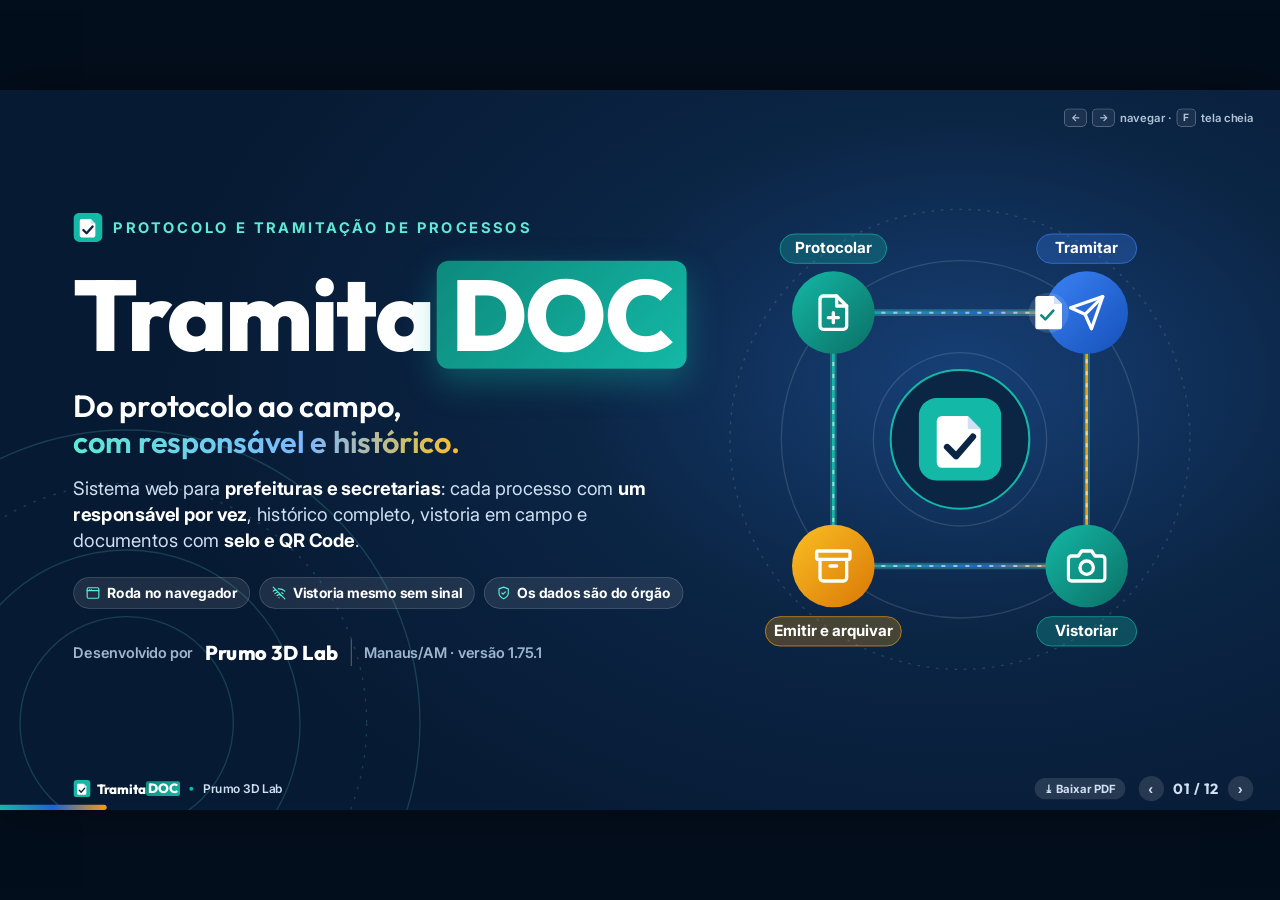
==== apresentacao/index.html @ 2d634b2a "Landing page e apresentação do TramitaDOC" ====
<!DOCTYPE html><html lang="pt-BR"><head><meta charset="utf-8"><meta name="viewport" content="width=device-width,initial-scale=1"><meta name="author" content="Prumo 3D Lab"><title>TramitaDOC · Apresentação</title><link rel="icon" type="image/svg+xml" href="data:image/svg+xml,%3Csvg xmlns='http://www.w3.org/2000/svg' viewBox='0 0 64 64'%3E%3Crect width='64' height='64' rx='14' fill='%230b2545'/%3E%3Cpath d='M18 14h20l10 10v26a4 4 0 0 1-4 4H18a4 4 0 0 1-4-4V18a4 4 0 0 1 4-4z' fill='%23fff'/%3E%3Cpath d='M22 38l7 7 13-15' fill='none' stroke='%2314b8a6' stroke-width='5' stroke-linecap='round' stroke-linejoin='round'/%3E%3C/svg%3E"><style>@font-face{font-family:"TD Display";src:url([data-uri]) format("woff");font-weight:100 900;font-display:block}
@font-face{font-family:"TD Text";src:url([data-uri]) format("woff");font-weight:100 900;font-display:block}
:root{
  --navy9:#071a33;--navy:#0b2545;--navy7:#13315c;--blue6:#1550b8;--blue:#1d63d6;--blue1:#e6eefb;
  --teal7:#0b6f65;--teal:#0d8a7d;--teal5:#14b8a6;--teal1:#d5f5f0;--mint:#5eead4;
  --amber:#f59e0b;--amber7:#b45309;--amber1:#fef3c7;--red:#b42318;--red1:#fde8e6;--violet:#6d4fc2;
  --ink:#0f1b2d;--muted:#4a5a70;--bg:#f5f8fc;--card:#fff;--line:#dbe3ee;
  --disp:"TD Display","Outfit","Segoe UI",Roboto,Arial,sans-serif;--text:"TD Text","Inter","Segoe UI",Roboto,Arial,sans-serif;
}
*{box-sizing:border-box}
html,body{margin:0;height:100%;background:#030e1d;overflow:hidden;font-family:var(--text);color:var(--ink);-webkit-font-smoothing:antialiased}
#stage{position:absolute;left:50%;top:50%;width:1920px;height:1080px;transform:translate(-50%,-50%) scale(var(--s,1));transform-origin:center center;overflow:hidden;background:var(--bg);box-shadow:0 0 80px rgba(0,0,0,.5)}
.slide{position:absolute;inset:0;padding:78px 110px 110px;opacity:0;visibility:hidden;transform:translateX(90px) scale(.985);
  transition:opacity .75s ease,transform .9s cubic-bezier(.2,.8,.2,1),visibility 0s linear .9s;overflow:hidden;
  background:radial-gradient(900px 600px at 100% 0%,rgba(20,184,166,.10),transparent 60%),radial-gradient(900px 700px at 0% 100%,rgba(29,99,214,.07),transparent 60%),var(--bg)}
.slide.past{transform:translateX(-90px) scale(.985)}
.slide.active{opacity:1;visibility:visible;transform:none;transition:opacity .75s ease,transform .9s cubic-bezier(.2,.8,.2,1),visibility 0s}
.slide.dark{background:radial-gradient(1200px 800px at 75% 40%,#174077 0%,#0b2545 48%,#071a33 100%);color:#fff}
.deco{position:absolute;pointer-events:none}
/* headings */
.kicker{display:flex;align-items:center;gap:16px;font:700 22px/1 var(--text);letter-spacing:.2em;text-transform:uppercase;color:var(--teal)}
.kicker .n{display:inline-grid;place-items:center;width:44px;height:44px;border-radius:12px;background:linear-gradient(135deg,var(--navy7),var(--teal));color:#fff;letter-spacing:0;font:800 20px var(--disp)}
.dark .kicker{color:var(--mint)}
.dark .kicker .n{background:linear-gradient(135deg,var(--teal5),var(--teal7))}
h1,h2,h3,h4{font-family:var(--disp);margin:0;letter-spacing:-.01em}
h2.title{font-size:64px;line-height:1.06;font-weight:700;color:var(--navy);margin-top:18px;position:relative;padding-bottom:18px}
.dark h2.title{color:#fff}
.slide:not(.dark) h2.title:after{content:"";position:absolute;left:0;bottom:0;width:120px;height:6px;border-radius:6px;background:linear-gradient(90deg,var(--teal5),var(--blue),var(--amber))}
.active h2.title:after{animation:bar 1s .5s cubic-bezier(.2,.8,.2,1) both}
@keyframes bar{from{width:0}to{width:120px}}
.lead{font-size:29px;line-height:1.38;color:var(--muted);margin:14px 0 0;max-width:1500px}
.lead b{color:var(--navy)}
.dark .lead{color:#cfe0f2}.dark .lead b{color:#fff}
.hl{background:linear-gradient(90deg,var(--teal),var(--blue));-webkit-background-clip:text;background-clip:text;color:transparent}
.dark .hl{background:linear-gradient(90deg,var(--mint),#7cb8ff);-webkit-background-clip:text;background-clip:text}
.warm{color:var(--amber7)}.dark .warm{color:#fbbf24}
.ic{width:1em;height:1em;stroke:currentColor;fill:none;stroke-width:2;stroke-linecap:round;stroke-linejoin:round;flex:none}
.card{background:var(--card);border-radius:24px;box-shadow:0 10px 30px rgba(11,37,69,.08),0 1px 0 rgba(11,37,69,.04);border:1px solid #e3eaf3}
.glass{background:rgba(255,255,255,.07);border:1px solid rgba(255,255,255,.16);border-radius:24px;backdrop-filter:blur(4px)}
.badge{display:inline-flex;align-items:center;gap:10px;padding:10px 18px;border-radius:999px;font:700 21px var(--text)}
.ibox{display:grid;place-items:center;width:80px;height:80px;border-radius:22px;font-size:42px;color:#fff;flex:none}
.g-navy{background:linear-gradient(135deg,#1f4a85,#0b2545)}.g-teal{background:linear-gradient(135deg,#14b8a6,#0b6f65)}
.g-blue{background:linear-gradient(135deg,#3b82f6,#1550b8)}.g-amber{background:linear-gradient(135deg,#fbbf24,#d97706)}
.g-red{background:linear-gradient(135deg,#f0645a,#b42318)}.g-violet{background:linear-gradient(135deg,#8b6fe0,#5b3fb0)}
.tag-il{position:absolute;z-index:5;display:inline-flex;align-items:center;gap:8px;padding:6px 14px;border-radius:999px;background:var(--amber1);color:#7a3d06;border:1.5px dashed #d97706;font:700 17px var(--text);letter-spacing:.02em;white-space:nowrap}
.tbd{display:inline-block;padding:2px 12px;border-radius:8px;background:var(--amber1);color:#7a3d06;border:1px dashed #d97706;font-weight:700;white-space:nowrap}
.src{position:absolute;left:110px;bottom:62px;font-size:18px;color:#6b7a8d;max-width:1600px}
.dark .src{color:#9fb6cf}
/* wordmark */
.wm{display:inline-flex;align-items:center;font-family:var(--disp);font-weight:800;letter-spacing:-.02em;white-space:nowrap}
.wm .doc{color:#fff;background:linear-gradient(135deg,var(--teal),var(--teal5));padding:0 .18em;border-radius:.16em;margin-left:.04em;line-height:1.08}
/* chrome */
#chrome{position:absolute;inset:auto 0 0 0;height:56px;display:flex;align-items:center;justify-content:space-between;padding:0 40px 8px 110px;font:600 18px var(--text);color:#6b7a8d;pointer-events:none;z-index:20}
#chrome .brand{display:flex;align-items:center;gap:10px}
#chrome .brand svg{width:26px;height:26px}
#chrome .brand .wm{font-size:20px;color:var(--navy)}
#chrome .brand i{width:6px;height:6px;border-radius:50%;background:var(--teal5);display:inline-block;margin:0 4px}
body.on-dark #chrome .brand .wm{color:#fff}
#counter{font:700 22px var(--disp);color:var(--navy);letter-spacing:.06em;pointer-events:auto;display:flex;gap:14px;align-items:center}
#counter button{all:unset;cursor:pointer;width:38px;height:38px;border-radius:50%;display:grid;place-items:center;background:rgba(11,37,69,.08);font-size:22px;color:var(--navy)}
#counter button:hover{background:rgba(20,184,166,.22)}
body.on-dark #chrome,body.on-dark #counter,body.on-dark #counter button{color:#cfe0f2}
body.on-dark #counter button{background:rgba(255,255,255,.12)}
#pdfbtn{pointer-events:auto;display:inline-flex;align-items:center;gap:6px;padding:6px 14px;border-radius:999px;background:rgba(11,37,69,.08);color:var(--navy);font:700 17px var(--text);text-decoration:none;margin-right:6px;letter-spacing:0}
#pdfbtn:hover{background:rgba(20,184,166,.22)}
body.on-dark #pdfbtn{background:rgba(255,255,255,.12);color:#cfe0f2}
#progress{position:absolute;left:0;bottom:0;height:8px;width:100%;background:rgba(11,37,69,.08);z-index:21}
#progress i{display:block;height:100%;width:0;background:linear-gradient(90deg,var(--teal5),var(--blue),var(--amber));transition:width .7s cubic-bezier(.2,.8,.2,1);border-radius:0 8px 8px 0}
#hint{position:absolute;right:40px;top:28px;z-index:22;font:600 17px var(--text);color:#cfe0f2;opacity:.85;display:flex;gap:8px;align-items:center;transition:opacity .6s}
#hint kbd{font:700 15px var(--text);padding:3px 9px;border-radius:7px;border:1px solid rgba(255,255,255,.45);background:rgba(255,255,255,.08)}
body:not(.on-first) #hint{opacity:0}
#mhead{display:none}
/* reveal animations */
.rv{opacity:0}
.active .rv{animation:rvUp .85s cubic-bezier(.2,.8,.2,1) both;animation-delay:calc(.2s + var(--i,0)*.13s)}
.active .rv.fl{animation-name:rvLeft}.active .rv.fr{animation-name:rvRight}.active .rv.zm{animation-name:rvZoom}.active .rv.fd{animation-name:rvFade}
.active .rv.pop{animation-name:rvPop;animation-timing-function:cubic-bezier(.3,1.6,.5,1)}
@keyframes rvUp{from{opacity:0;transform:translateY(36px)}to{opacity:1;transform:none}}
@keyframes rvLeft{from{opacity:0;transform:translateX(-60px)}to{opacity:1;transform:none}}
@keyframes rvRight{from{opacity:0;transform:translateX(60px)}to{opacity:1;transform:none}}
@keyframes rvZoom{from{opacity:0;transform:scale(.82)}to{opacity:1;transform:none}}
@keyframes rvFade{from{opacity:0}to{opacity:1}}
@keyframes rvPop{from{opacity:0;transform:scale(.3)}to{opacity:1;transform:none}}
svg .rv,svg .grow,svg .growy,svg .pop{transform-box:fill-box;transform-origin:center}
.draw{stroke-dasharray:1;stroke-dashoffset:1}
.active .draw{animation:draw 1.6s cubic-bezier(.6,.1,.3,1) forwards;animation-delay:calc(.3s + var(--i,0)*.13s)}
@keyframes draw{to{stroke-dashoffset:0}}
.grow{transform:scaleX(0);transform-origin:left center}
svg .grow{transform-origin:left center}
.active .grow{animation:grow 1.1s cubic-bezier(.2,.8,.2,1) forwards;animation-delay:calc(.3s + var(--i,0)*.13s)}
@keyframes grow{to{transform:scaleX(1)}}
.growy{transform:scaleY(0)}
svg .growy{transform-origin:center bottom}
.active .growy{animation:growy 1s cubic-bezier(.2,.8,.2,1) forwards;animation-delay:calc(.4s + var(--i,0)*.12s)}
@keyframes growy{to{transform:scaleY(1)}}
.flow{stroke-dasharray:6 12;animation:flow 1.2s linear infinite}
@keyframes flow{to{stroke-dashoffset:-36}}
.float{animation:float 5s ease-in-out infinite}
@keyframes float{50%{transform:translateY(-12px)}}
.pulse{animation:pulse 2.2s ease-out infinite;transform-box:fill-box;transform-origin:center}
@keyframes pulse{0%{opacity:.7;transform:scale(.6)}100%{opacity:0;transform:scale(2.2)}}
.ping{position:relative}
.ping:after{content:"";position:absolute;inset:-6px;border-radius:inherit;border:3px solid var(--teal5);animation:ping 1.8s ease-out infinite;opacity:0}
@keyframes ping{0%{opacity:.8;transform:scale(.9)}100%{opacity:0;transform:scale(1.25)}}
@media (prefers-reduced-motion:reduce){
  .slide,.slide.active,.slide.past{transition:opacity .2s linear;transform:none}
  .rv,.active .rv{animation:none!important;opacity:1}
  .draw,.active .draw{animation:none;stroke-dashoffset:0}
  .grow,.active .grow,.growy,.active .growy{animation:none;transform:none}
  .flow,.float,.pulse,.ping:after,.hand *,.active h2.title:after{animation:none!important}
  .pulse{opacity:0}
}
/* ---------- cover ---------- */
.cover-wrap{display:grid;grid-template-columns:1fr 760px;height:100%;align-items:center;gap:30px}
.cover .kicker svg{width:44px;height:44px}
.cover h1{font-size:150px;line-height:1;margin-top:28px}
.cover h1 .wm .doc{padding:0 .14em;border-radius:.12em;box-shadow:0 20px 50px rgba(20,184,166,.35)}
.cover .sub{font:600 46px/1.15 var(--disp);color:#fff;margin-top:30px;max-width:980px}
.cover .sub span{background:linear-gradient(90deg,var(--mint),#7cb8ff 60%,#fbbf24);-webkit-background-clip:text;background-clip:text;color:transparent}
.cover .desc{font-size:28px;line-height:1.42;color:#cfe0f2;margin-top:24px;max-width:960px}
.cover .desc b{color:#fff}
.cover .chips{display:flex;gap:14px;margin-top:34px;flex-wrap:wrap}
.cover .chips .badge{background:rgba(255,255,255,.09);border:1px solid rgba(255,255,255,.22);color:#fff}
.cover .chips .badge .ic{color:var(--mint)}
.cover .by{display:flex;align-items:center;gap:18px;margin-top:46px;font:600 22px var(--text);color:#9fb6cf}
.cover .by b{font:800 30px var(--disp);color:#fff;letter-spacing:.01em}
.cover .by .sep{width:2px;height:40px;background:rgba(255,255,255,.25)}
/* ---------- problem ---------- */
.prob-grid{display:grid;grid-template-columns:repeat(4,1fr);gap:28px;margin-top:40px}
.prob-grid .card{padding:32px 30px 34px;position:relative;overflow:hidden}
.prob-grid .card:before{content:"";position:absolute;left:0;top:0;right:0;height:6px;background:linear-gradient(90deg,#f0645a,#f59e0b)}
.prob-grid h3{font-size:36px;color:var(--navy);margin:24px 0 12px;line-height:1.1}
.prob-grid p{font-size:23px;line-height:1.42;color:var(--muted);margin:0}
.prob-grid .card .x{position:absolute;right:22px;top:20px;font:800 70px/1 var(--disp);color:#eef2f7}
.answer{display:flex;align-items:center;gap:28px;margin-top:34px;padding:28px 36px;border-radius:24px;background:linear-gradient(135deg,var(--navy),var(--navy7));color:#fff;font:600 30px/1.35 var(--disp);box-shadow:0 18px 40px rgba(11,37,69,.22)}
.answer .ibox{width:72px;height:72px;font-size:38px}
.answer b{color:var(--mint)}
/* ---------- steps ---------- */
.track{position:relative;height:150px;margin-top:30px}
.track svg{position:absolute;left:0;top:0;width:100%;height:150px;overflow:visible}
.steps{display:grid;grid-template-columns:repeat(4,1fr);gap:30px;margin-top:6px}
.step{padding:30px 30px 32px;position:relative}
.step .ph{font:700 18px var(--text);letter-spacing:.16em;text-transform:uppercase;color:var(--teal)}
.step h3{font-size:40px;color:var(--navy);margin:8px 0 14px}
.step p{font-size:23px;line-height:1.42;color:var(--muted);margin:0}
.step p b{color:var(--ink)}
.step .note{display:inline-flex;align-items:center;gap:8px;margin-top:16px;padding:7px 14px;border-radius:999px;background:var(--teal1);color:var(--teal7);font:700 18px var(--text)}
.step .note.w{background:var(--amber1);color:#7a3d06}
/* ---------- features ---------- */
.feat{display:grid;grid-template-columns:repeat(3,1fr);gap:22px;margin-top:34px}
.feat .card{display:flex;gap:22px;align-items:flex-start;padding:24px 26px;min-height:178px}
.feat .ibox{width:66px;height:66px;font-size:34px;border-radius:18px}
.feat h3{font-size:28px;color:var(--navy);line-height:1.12;margin:2px 0 8px}
.feat p{font-size:20px;line-height:1.4;color:var(--muted);margin:0}
.feat .pill{display:inline-block;margin-left:8px;padding:2px 10px;border-radius:999px;background:var(--teal1);color:var(--teal7);font:700 15px var(--text);vertical-align:middle;letter-spacing:0}
/* ---------- handoff rule ---------- */
.rule{display:grid;grid-template-columns:640px 1fr;gap:44px;margin-top:34px}
.rules{display:flex;flex-direction:column;gap:20px}
.rules .card{display:flex;gap:22px;padding:26px 28px;align-items:flex-start}
.rules .num{display:grid;place-items:center;width:58px;height:58px;border-radius:50%;flex:none;font:800 28px var(--disp);color:#fff;background:linear-gradient(135deg,var(--teal5),var(--teal7))}
.rules .card:nth-child(3) .num{background:linear-gradient(135deg,#fbbf24,#d97706)}
.rules h3{font-size:30px;color:var(--navy);margin:4px 0 6px}
.rules p{font-size:22px;line-height:1.42;color:var(--muted);margin:0}
.hand-card{position:relative;padding:26px 30px 24px}
.hand-card h4,.mini h4{font:700 19px var(--text);letter-spacing:.14em;text-transform:uppercase;color:var(--teal);margin:0}
.hand-card svg.ill{display:block;width:100%;height:330px;margin-top:6px;overflow:visible}
.hist{list-style:none;margin:6px 0 0;padding:0;border-top:1px dashed var(--line)}
.hist li{display:grid;grid-template-columns:54px 1fr auto;gap:16px;align-items:center;padding:12px 0;border-bottom:1px dashed var(--line);font-size:21px;color:var(--ink)}
.hist li:last-child{border-bottom:0}
.av{display:grid;place-items:center;width:46px;height:46px;border-radius:50%;font:800 18px var(--disp);color:#fff;background:var(--navy7)}
.av.t{background:var(--teal)}
.hist small{display:block;color:var(--muted);font-size:18px}
.st{display:inline-flex;align-items:center;gap:6px;padding:5px 12px;border-radius:999px;font:700 16px var(--text);white-space:nowrap}
.st.a{background:var(--amber1);color:#7a3d06}.st.t{background:var(--teal1);color:var(--teal7)}.st.r{background:var(--red1);color:var(--red)}.st.b{background:var(--blue1);color:var(--blue6)}.st.v{background:#ece6fb;color:#4b2f99}
/* handoff loop */
.hand .doc{animation:hDoc 7s cubic-bezier(.5,0,.3,1) infinite}
.hand .resp{animation:hResp 7s cubic-bezier(.5,0,.3,1) infinite}
.hand .wait{animation:hWait 7s linear infinite}
.hand .ok{animation:hOk 7s linear infinite;transform-box:fill-box;transform-origin:center}
.hand .boxL{animation:hBoxL 7s linear infinite}.hand .boxR{animation:hBoxR 7s linear infinite}
@keyframes hDoc{0%{transform:translateX(0);opacity:0}5%,16%{transform:translateX(0);opacity:1}46%,92%{transform:translateX(520px);opacity:1}100%{transform:translateX(520px);opacity:0}}
@keyframes hResp{0%,56%{transform:translateX(0)}66%,94%{transform:translateX(520px);opacity:1}99%{transform:translateX(520px);opacity:0}100%{transform:translateX(0);opacity:0}}
@keyframes hWait{0%,14%{opacity:0}20%,52%{opacity:1}56%,100%{opacity:0}}
@keyframes hOk{0%,52%{opacity:0;transform:scale(.4)}58%{opacity:1;transform:scale(1.12)}62%,94%{opacity:1;transform:scale(1)}100%{opacity:0}}
@keyframes hBoxL{0%,58%{stroke:#14b8a6}64%,100%{stroke:#dbe3ee}}
@keyframes hBoxR{0%,58%{stroke:#dbe3ee}64%,100%{stroke:#14b8a6}}
.hand .boxL{stroke:#14b8a6}.hand .boxR{stroke:#dbe3ee}
/* ---------- tour mockups ---------- */
.tour{display:grid;grid-template-columns:1fr 470px;gap:44px;margin-top:30px;align-items:start}
.win{position:relative;background:#fff;border-radius:20px;box-shadow:0 30px 60px -20px rgba(7,26,51,.4),0 0 0 1px #dfe6ef;overflow:hidden}
.win .wbar{display:flex;align-items:center;gap:10px;height:46px;padding:0 18px;background:#eef3f9;border-bottom:1px solid #dfe6ef;font:600 16px var(--text);color:#5b6b80}
.win .wbar i{width:13px;height:13px;border-radius:50%;background:#f0645a;display:inline-block}
.win .wbar i:nth-child(2){background:#fbbf24}.win .wbar i:nth-child(3){background:#34c38f}
.win .wbar .url{margin-left:16px;padding:5px 16px;border-radius:8px;background:#fff;border:1px solid #dfe6ef;min-width:420px}
.app{display:grid;grid-template-columns:236px 1fr;min-height:640px}
.side{background:linear-gradient(180deg,var(--navy),var(--navy9));color:#cfe0f2;padding:22px 16px;font:600 18px var(--text)}
.side .wm{font-size:24px;color:#fff;margin:0 6px 22px}
.side div.it{display:flex;align-items:center;gap:12px;padding:11px 12px;border-radius:10px;margin-bottom:4px}
.side div.it .ic{font-size:21px;color:#8fb3d9}
.side div.it.on{background:rgba(20,184,166,.18);color:#fff}
.side div.it.on .ic{color:var(--mint)}
.main{padding:24px 28px;background:#f8fafd}
.mtop{display:flex;align-items:center;gap:16px}
.mtop h4{font:700 28px var(--disp);color:var(--navy);margin:0;flex:1}
.search{display:flex;align-items:center;gap:10px;width:430px;padding:11px 16px;border-radius:12px;background:#fff;border:1.5px solid #cfdbea;font:500 18px var(--text);color:#7b8aa0}
.search .ic{font-size:22px;color:var(--teal)}
.sect{margin-top:20px;font:700 16px var(--text);letter-spacing:.12em;text-transform:uppercase;color:var(--muted);display:flex;align-items:center;gap:10px}
.sect .dot{width:10px;height:10px;border-radius:50%;background:var(--amber)}
.sect .dot.t{background:var(--teal5)}
.row{display:grid;grid-template-columns:200px 1fr 190px 230px;gap:14px;align-items:center;margin-top:10px;padding:15px 18px;background:#fff;border-radius:14px;border:1px solid #e3eaf3;font-size:18px;color:var(--ink)}
.row .pn{font:700 18px var(--disp);color:var(--navy)}
.row .as{color:var(--ink);font-weight:600}.row .as small{display:block;font-weight:500;color:var(--muted);font-size:15px}
.row .fr{color:var(--muted);font-size:16px}
.row .ac{display:flex;justify-content:flex-end;gap:8px;align-items:center}
.row.inc{border:1.5px solid #f6c56b;background:#fffaf0}
.btn{display:inline-flex;align-items:center;gap:8px;padding:9px 16px;border-radius:10px;font:700 17px var(--text);color:#fff;background:linear-gradient(135deg,var(--teal5),var(--teal7));white-space:nowrap}
.btn.o{background:#fff;color:var(--navy);border:1.5px solid #cfdbea}
.callouts{display:flex;flex-direction:column;gap:20px;padding-top:6px}
.callouts .card{display:flex;gap:20px;padding:24px 24px;align-items:flex-start}
.callouts .ibox{width:62px;height:62px;font-size:32px;border-radius:18px}
.callouts h3{font-size:27px;color:var(--navy);margin:2px 0 6px;line-height:1.12}
.callouts p{font-size:20px;line-height:1.42;color:var(--muted);margin:0}
/* tour 2 */
.tour2{display:grid;grid-template-columns:1fr 560px;gap:44px;margin-top:28px;align-items:start}
.pd{padding:24px 30px 26px}
.pd .hdr{display:flex;align-items:flex-start;gap:16px}
.pd .hdr h4{font:700 32px var(--disp);color:var(--navy);margin:0}
.pd .hdr p{margin:4px 0 0;font-size:19px;color:var(--muted)}
.pd .hdr .st{margin-left:auto;font-size:18px;padding:7px 16px}
.resp{display:flex;align-items:center;gap:16px;margin-top:18px;padding:14px 18px;border-radius:14px;background:var(--teal1);border:1px solid #a7e8dc}
.resp small{display:block;font:700 14px var(--text);letter-spacing:.12em;text-transform:uppercase;color:var(--teal7)}
.resp b{font:700 21px var(--text);color:var(--ink)}
.tl{position:relative;margin:20px 0 0;padding:0 0 0 44px;list-style:none}
.tl:before{content:"";position:absolute;left:15px;top:10px;bottom:16px;width:3px;background:linear-gradient(180deg,var(--teal5),var(--blue) 70%,#cfdbea);border-radius:3px}
.tl li{position:relative;padding:0 0 15px;font-size:20px;color:var(--ink);font-weight:600}
.tl li small{display:block;font-weight:500;font-size:17px;color:var(--muted);margin-top:2px}
.tl li:before{content:"";position:absolute;left:-37px;top:5px;width:16px;height:16px;border-radius:50%;background:#fff;border:4px solid var(--teal5)}
.tl li.w:before{border-color:var(--amber)}.tl li.r:before{border-color:#f0645a}.tl li.p:before{border-color:#b4c2d4;border-style:dashed}
.tl li.p{color:var(--muted)}
.tiles{display:grid;grid-template-columns:repeat(3,1fr);gap:14px;margin-top:8px}
.tile{padding:14px 16px;border-radius:14px;background:#f3f7fd;border:1px solid #e3eaf3;font-size:16px;color:var(--muted)}
.tile b{display:block;font:700 20px var(--text);color:var(--navy);margin-top:2px}
.tile.go{background:linear-gradient(135deg,var(--navy),var(--navy7));color:#cfe0f2;border:0}
.tile.go b{color:#fff}
.paper{position:relative;background:#fff;border-radius:10px;padding:40px 44px 34px;box-shadow:0 30px 60px -20px rgba(7,26,51,.4),0 0 0 1px #dfe6ef;transform:rotate(1.2deg)}
.paper .org{text-align:center;font:700 16px var(--text);letter-spacing:.12em;text-transform:uppercase;color:var(--muted);line-height:1.5}
.paper h4{text-align:center;font:800 38px var(--disp);color:var(--navy);margin:18px 0 4px;letter-spacing:.08em}
.paper .dn{text-align:center;font:600 18px var(--text);color:var(--muted)}
.paper .ln{height:12px;border-radius:6px;background:#e8eef5;margin-top:14px}
.paper .foot{display:flex;align-items:center;gap:22px;margin-top:28px;padding-top:22px;border-top:1px dashed var(--line)}
.paper .foot p{margin:0;font-size:17px;line-height:1.4;color:var(--muted)}
.paper .foot p b{display:block;color:var(--navy);font-size:19px}
.fbadge{position:absolute;z-index:6;display:flex;align-items:center;gap:14px;padding:14px 20px;border-radius:16px;background:#fff;box-shadow:0 18px 40px -12px rgba(7,26,51,.45);font:700 19px var(--text);color:var(--navy)}
.fbadge small{display:block;font:500 16px var(--text);color:var(--muted)}
.fbadge .ibox{width:50px;height:50px;font-size:26px;border-radius:14px}
/* ---------- in production ---------- */
.prod{display:grid;grid-template-columns:780px 1fr;gap:44px;margin-top:36px}
.hero{position:relative;padding:44px 46px;border-radius:28px;background:radial-gradient(700px 500px at 80% 10%,#174077,transparent 70%),linear-gradient(160deg,var(--navy),var(--navy9));color:#fff;overflow:hidden;min-height:610px;box-shadow:0 30px 60px -20px rgba(7,26,51,.5)}
.live{display:inline-flex;align-items:center;gap:14px;padding:10px 20px 10px 16px;border-radius:999px;background:rgba(20,184,166,.16);border:1px solid rgba(94,234,212,.4);font:700 22px var(--text);color:var(--mint);letter-spacing:.06em;text-transform:uppercase}
.live .ld{position:relative;width:16px;height:16px;border-radius:50%;background:#34d399}
.live .ld:after{content:"";position:absolute;inset:0;border-radius:50%;background:#34d399;animation:ldp 1.8s ease-out infinite}
@keyframes ldp{0%{opacity:.8;transform:scale(1)}100%{opacity:0;transform:scale(3)}}
.hero h3{font:800 60px/1.08 var(--disp);margin-top:30px}
.hero p{font-size:27px;line-height:1.45;color:#cfe0f2;margin:24px 0 0}
.hero p b{color:#fff}
.ver{display:flex;align-items:center;gap:18px;margin-top:36px}
.ver .v{font:800 54px/1 var(--disp);background:linear-gradient(90deg,var(--mint),#7cb8ff);-webkit-background-clip:text;background-clip:text;color:transparent}
.ver small{font:600 20px/1.3 var(--text);color:#9fb6cf}
.qual{display:grid;grid-template-columns:1fr 1fr;gap:22px;align-content:start}
.qual .card{padding:28px 28px 30px}
.qual h3{font-size:29px;color:var(--navy);margin:20px 0 8px;line-height:1.12}
.qual p{font-size:21px;line-height:1.42;color:var(--muted);margin:0}
.qual .ibox{width:66px;height:66px;font-size:34px;border-radius:18px}
/* ---------- manager ---------- */
.mgr{display:grid;grid-template-columns:repeat(3,1fr);gap:30px;margin-top:36px}
.mgr .card{padding:0 0 28px;overflow:hidden}
.mgr .vis{position:relative;height:210px;background:linear-gradient(160deg,#f1f6fc,#e7f0fa);border-bottom:1px solid #e3eaf3}
.mgr .vis svg{width:100%;height:100%;display:block}
.mgr .vis .tag-il{top:12px;right:12px;font-size:14px;padding:3px 10px}
.mgr .bd{padding:24px 30px 0}
.mgr .hd{display:flex;align-items:center;gap:18px}
.mgr .ibox{width:62px;height:62px;font-size:32px;border-radius:18px}
.mgr h3{font-size:36px;color:var(--navy)}
.mgr p{font-size:22px;line-height:1.42;color:var(--muted);margin:16px 0 0}
.chk{list-style:none;margin:16px 0 0;padding:0}
.chk li{display:flex;gap:12px;align-items:center;font-size:21px;font-weight:600;color:var(--ink);padding:8px 0}
.chk li .ic{font-size:26px;color:var(--teal);stroke-width:2.6}
/* ---------- security ---------- */
.sec{display:grid;grid-template-columns:560px 1fr;gap:50px;margin-top:30px;align-items:center}
.sec svg.shield{width:520px;height:520px;display:block;margin:0 auto}
.secs{display:grid;grid-template-columns:1fr 1fr;gap:22px}
.secs .glass{padding:28px 30px}
.secs .ibox{width:62px;height:62px;font-size:32px;border-radius:18px}
.secs h3{font-size:30px;color:#fff;margin:18px 0 8px}
.secs p{font-size:21px;line-height:1.42;color:#cfe0f2;margin:0}
.lgpd{margin-top:22px;display:flex;gap:16px;align-items:flex-start;padding:20px 24px;border-radius:18px;background:rgba(245,158,11,.12);border:1px solid rgba(251,191,36,.35);font-size:20px;line-height:1.45;color:#fde7b0}
.lgpd .ic{font-size:30px;color:#fbbf24;margin-top:2px}
/* ---------- roadmap ---------- */
.road{position:relative;margin-top:30px}
.road svg.rt{display:block;width:100%;height:150px;overflow:visible}
.rcards{display:grid;grid-template-columns:400px repeat(3,1fr);gap:28px;margin-top:4px}
.rcards .card{padding:28px 28px 30px;position:relative}
.rcards .now{background:linear-gradient(160deg,var(--navy),var(--navy7));color:#fff;border:0}
.rcards .now h3{color:#fff}.rcards .now p{color:#cfe0f2}
.rcards h3{font-size:31px;color:var(--navy);margin:16px 0 10px;line-height:1.12}
.rcards p{font-size:21px;line-height:1.42;color:var(--muted);margin:0}
.soon{display:inline-flex;align-items:center;gap:8px;padding:6px 14px;border-radius:999px;background:var(--amber1);color:#7a3d06;border:1.5px dashed #d97706;font:700 16px var(--text);letter-spacing:.08em;text-transform:uppercase}
.soon.on{background:rgba(52,211,153,.16);color:#6ee7b7;border:1px solid rgba(110,231,183,.5)}
/* ---------- next steps ---------- */
.nsteps{display:grid;grid-template-columns:repeat(3,1fr);gap:30px;margin-top:40px;position:relative}
.nsteps .glass{padding:30px 32px 32px;position:relative}
.nsteps .k{display:flex;align-items:center;gap:16px}
.nsteps .k span{display:grid;place-items:center;width:58px;height:58px;border-radius:50%;font:800 28px var(--disp);color:var(--navy);background:linear-gradient(135deg,var(--mint),#7cb8ff)}
.nsteps .glass:nth-child(3) .k span{background:linear-gradient(135deg,#fde68a,#f59e0b)}
.nsteps h3{font-size:38px;color:#fff}
.nsteps p{font-size:22px;line-height:1.45;color:#cfe0f2;margin:18px 0 0}
.nsteps .arr{position:absolute;right:-30px;top:50%;width:30px;height:30px;transform:translate(0,-50%);color:var(--mint);font-size:30px;z-index:2;display:grid;place-items:center}
.contact{display:grid;grid-template-columns:1fr 1fr 1.15fr;gap:24px;margin-top:36px}
.ct{display:flex;align-items:center;gap:20px;padding:22px 26px;border-radius:20px;background:linear-gradient(135deg,var(--teal7),var(--teal5));color:#fff;box-shadow:0 14px 34px rgba(11,111,101,.3)}
.ct.b{background:linear-gradient(135deg,var(--blue6),var(--blue));box-shadow:0 14px 34px rgba(21,80,184,.3)}
.ct.p{background:#fff;color:var(--navy)}
.ct .ic{font-size:46px;flex:none}
.ct small{display:block;font:700 16px var(--text);letter-spacing:.12em;text-transform:uppercase;opacity:.9}
.ct b{font:800 34px var(--disp)}
.ct.p small{color:var(--muted)}
.ct.p svg.lg{width:60px;height:60px;flex:none}
.close-line{margin-top:34px;font:700 34px/1.2 var(--disp);color:#fff}
.close-line span{background:linear-gradient(90deg,var(--mint),#7cb8ff 60%,#fbbf24);-webkit-background-clip:text;background-clip:text;color:transparent}
/* ---------- print mode ---------- */
body.print .slide,body.print .slide.active{transition:none!important}
body.print .rv,body.print .active .rv{animation:none!important;opacity:1}
body.print .draw,body.print .active .draw{animation:none!important;stroke-dashoffset:0}
body.print .grow,body.print .active .grow,body.print .growy,body.print .active .growy{animation:none!important;transform:none}
body.print .flow,body.print .float,body.print .pulse,body.print .ping:after,body.print h2.title:after,body.print .live .ld:after{animation:none!important}
body.print .pulse,body.print .ping:after{opacity:0}
body.print #hint,body.print #pdfbtn,body.print #counter button{display:none!important}
body.print .hand *{animation:none!important}
body.print .hand .doc{transform:translateX(520px);opacity:1}
body.print .hand .resp{transform:translateX(520px)}
body.print .hand .wait{opacity:0}body.print .hand .ok{opacity:1}
body.print .hand .boxL{stroke:#dbe3ee}body.print .hand .boxR{stroke:#14b8a6}
/* pdf mode: all slides stacked */
body.pdf{overflow:visible;height:auto;background:#fff}
html:has(body.pdf){overflow:visible;height:auto}
body.pdf #stage{position:static;transform:none!important;width:1920px;height:auto;overflow:visible;box-shadow:none}
body.pdf .slide{position:relative;inset:auto;width:1920px;height:1080px;opacity:1;visibility:visible;transform:none!important;page-break-after:always;break-after:page}
body.pdf #chrome,body.pdf #progress,body.pdf #hint,body.pdf #mhead{display:none!important}
body.pdf .pgf{display:flex}
.pgf{display:none;position:absolute;left:110px;right:40px;bottom:14px;height:40px;align-items:center;justify-content:space-between;font:600 18px var(--text);color:#6b7a8d}
.pgf .wm{font-size:20px;color:var(--navy);gap:0}
.pgf .l{display:flex;align-items:center;gap:10px}.pgf svg{width:26px;height:26px}
.pgf .r{font:700 22px var(--disp);color:var(--navy);letter-spacing:.06em}
.dark .pgf,.dark .pgf .r{color:#cfe0f2}.dark .pgf .wm{color:#fff}
@page{size:1920px 1080px;margin:0}
/* ---------- mobile mode ---------- */
body.mobile{overflow-x:hidden;overflow-y:auto;height:auto;background:#e9eff6}
html:has(body.mobile){overflow-y:auto;height:auto}
.mobile #stage{position:static;transform:none!important;width:100%;height:auto;overflow:visible;box-shadow:none;background:transparent;padding-top:52px}
.mobile .slide{position:relative;inset:auto;opacity:1;visibility:visible;transform:none!important;transition:none;padding:30px 18px 34px;overflow:hidden;margin:0 0 10px;min-height:0}
.mobile .deco,.mobile #hint,.mobile #chrome,.mobile #progress{display:none!important}
.mobile #mhead{display:flex;position:fixed;left:0;right:0;top:0;height:52px;z-index:50;align-items:center;gap:10px;padding:0 12px;background:rgba(255,255,255,.96);backdrop-filter:blur(8px);box-shadow:0 2px 12px rgba(11,37,69,.15);font:700 15px var(--text);color:var(--navy)}
.mobile #mhead svg{width:26px;height:26px;flex:none}
.mobile #mhead .t{flex:1;min-width:0;white-space:nowrap;overflow:hidden;text-overflow:ellipsis}
.mobile #mhead a{color:#fff;background:linear-gradient(135deg,var(--teal),var(--blue));padding:7px 12px;border-radius:999px;text-decoration:none;font-size:14px;white-space:nowrap}
.mobile #mhead .bar{position:absolute;left:0;bottom:0;height:4px;width:0;background:linear-gradient(90deg,var(--teal5),var(--blue),var(--amber));transition:width .3s}
.mobile .kicker{font-size:13px;gap:10px}.mobile .kicker .n{width:30px;height:30px;font-size:14px;border-radius:8px}
.mobile h2.title{font-size:30px;margin-top:12px;padding-bottom:12px}
.mobile .lead{font-size:17px;margin-top:10px}
.mobile .src{position:static;margin-top:18px;font-size:13px}
.mobile .card,.mobile .glass{border-radius:16px}
.mobile .ibox{width:48px!important;height:48px!important;font-size:26px!important;border-radius:14px!important}
.mobile .badge{font-size:14px;padding:7px 12px}
.mobile p,.mobile li{font-size:16px!important;line-height:1.42}
.mobile h3{font-size:21px!important;margin-top:10px!important;margin-bottom:6px!important}
.mobile .cover-wrap{display:flex;flex-direction:column;height:auto;gap:10px;align-items:stretch}
.mobile .cover .kicker svg{width:30px;height:30px}
.mobile .cover h1{font-size:64px;margin-top:14px}
.mobile .cover .sub{font-size:24px;margin-top:14px}.mobile .cover .desc{font-size:17px;margin-top:12px}
.mobile .cover .chips{margin-top:16px;gap:8px}.mobile .cover .by{margin-top:20px;font-size:14px;flex-wrap:wrap;gap:10px}.mobile .cover .by b{font-size:20px}
.mobile .cover svg.covill{width:100%!important;height:auto!important;max-width:380px;align-self:center}
.mobile .prob-grid,.mobile .steps,.mobile .feat,.mobile .rule,.mobile .tour,.mobile .tour2,.mobile .prod,.mobile .qual,.mobile .mgr,.mobile .sec,.mobile .secs,.mobile .rcards,.mobile .nsteps,.mobile .contact{grid-template-columns:1fr;gap:12px;margin-top:16px}
.mobile .prob-grid .card,.mobile .step,.mobile .rules .card,.mobile .callouts .card,.mobile .qual .card,.mobile .secs .glass,.mobile .rcards .card,.mobile .nsteps .glass{padding:18px}
.mobile .prob-grid .card .x{font-size:40px}
.mobile .answer{font-size:18px;padding:16px;gap:14px;margin-top:16px}
.mobile .track,.mobile .road svg.rt,.mobile .nsteps .arr{display:none}
.mobile .feat .card{min-height:0;padding:16px;gap:14px}
.mobile .feat .pill{font-size:12px}
.mobile .rules .num{width:40px;height:40px;font-size:20px}
.mobile .hand-card{padding:16px}.mobile .hand-card svg.ill{height:auto}
.mobile .hist li{grid-template-columns:40px 1fr;font-size:15px}.mobile .hist li .st{grid-column:2;justify-self:start}.mobile .av{width:36px;height:36px;font-size:14px}.mobile .hist small{font-size:13px}
.mobile .win{border-radius:14px}
.mobile .win .wbar{height:32px;font-size:11px}.mobile .win .wbar .url{min-width:0;flex:1;margin-left:6px;padding:3px 8px}.mobile .win .wbar i{width:9px;height:9px}
.mobile .app{grid-template-columns:1fr;min-height:0}.mobile .side{display:none}
.mobile .main{padding:14px}
.mobile .mtop{flex-wrap:wrap;gap:10px}.mobile .mtop h4{font-size:20px}.mobile .search{width:100%;font-size:14px;padding:8px 12px}
.mobile .sect{font-size:12px;margin-top:14px}
.mobile .row{grid-template-columns:1fr auto;gap:6px 10px;padding:10px 12px;font-size:14px}
.mobile .row .pn{font-size:14px}.mobile .row .fr{display:none}.mobile .row .as{grid-column:1/-1;order:3;font-size:14px}.mobile .row .as small{font-size:12px}
.mobile .st{font-size:12px;padding:4px 9px}.mobile .btn{font-size:13px;padding:6px 10px}
.mobile .callouts{gap:12px}
.mobile .tag-il{font-size:12px;padding:4px 10px}
.mobile .pd{padding:14px}.mobile .pd .hdr{flex-wrap:wrap}.mobile .pd .hdr h4{font-size:20px}.mobile .pd .hdr p{font-size:14px}.mobile .pd .hdr .st{margin-left:0}
.mobile .resp{padding:10px 12px}.mobile .resp b{font-size:15px}.mobile .resp small{font-size:11px}
.mobile .tl li{font-size:15px}.mobile .tl li small{font-size:13px}
.mobile .tiles{grid-template-columns:1fr 1fr 1fr;gap:8px}.mobile .tile{font-size:12px;padding:10px}.mobile .tile b{font-size:14px}
.mobile .paper{padding:22px 20px;transform:none}.mobile .paper h4{font-size:24px}.mobile .paper .org,.mobile .paper .dn{font-size:12px}.mobile .paper .foot{gap:12px}.mobile .paper .foot svg{width:80px;height:80px}.mobile .paper .foot p{font-size:13px!important}
.mobile .fbadge{position:static;margin-top:12px;font-size:15px;padding:10px 14px}.mobile .fbadge small{font-size:13px}
.mobile .hero{min-height:0;padding:22px}.mobile .hero h3{font-size:30px;margin-top:18px}.mobile .live{font-size:14px}.mobile .ver .v{font-size:36px}.mobile .ver small{font-size:14px}
.mobile .mgr .vis{height:150px}.mobile .mgr .bd{padding:16px 18px 0}.mobile .mgr .card{padding-bottom:16px}
.mobile .chk li{font-size:15px}
.mobile .sec svg.shield{width:220px;height:220px}
.mobile .lgpd{font-size:14px;padding:14px}
.mobile .nsteps .k span{width:40px;height:40px;font-size:20px}
.mobile .ct{padding:14px 16px}.mobile .ct b{font-size:22px}.mobile .ct .ic{font-size:30px}.mobile .ct small{font-size:12px}.mobile .ct.p svg.lg{width:40px;height:40px}
.mobile .close-line{font-size:22px;margin-top:20px}
.mobile svg{max-width:100%}
.si{fill:none;stroke:#fff;stroke-width:2;stroke-linecap:round;stroke-linejoin:round}
/* ===== v2 sizing pass ===== */
.prob-grid{margin-top:50px}.prob-grid .card{padding:40px 34px 44px}.prob-grid h3{font-size:40px;margin-top:28px}.prob-grid p{font-size:25px}
.prob-grid .ibox{width:88px;height:88px;font-size:46px}
.answer{margin-top:46px;padding:34px 40px;font-size:33px}
.track{margin-top:44px}
.step{padding:34px 34px 38px}.step h3{font-size:42px}.step p{font-size:25px}
.band{display:flex;align-items:center;gap:24px;margin-top:34px;padding:24px 32px;border-radius:22px;background:#fff;border:1px solid #e3eaf3;box-shadow:0 10px 30px rgba(11,37,69,.06);font:600 26px/1.35 var(--text);color:var(--ink)}
.band .ibox{width:60px;height:60px;font-size:30px;border-radius:16px}
.band b{color:var(--navy)}
.feat{margin-top:36px;gap:26px}.feat .card{min-height:200px;padding:28px 30px}.feat h3{font-size:30px}.feat p{font-size:22px}.feat .ibox{width:72px;height:72px;font-size:38px}
.rules{justify-content:space-between}.rules .card{flex:1;align-items:center}
.rules h3{font-size:32px}.rules p{font-size:23px}
.qual{align-content:stretch;grid-template-rows:1fr 1fr}
.qual .card{padding:30px 30px}.qual h3{font-size:31px}.qual p{font-size:22px}
.mgr .vis{height:250px}.mgr p{font-size:24px}.mgr .chk li{font-size:22px}.mgr .bd{padding:28px 34px 4px}.mgr h3{font-size:38px}
.road svg.rt{height:160px;margin-top:10px}
.rcards{margin-top:14px}.rcards .card{padding:34px 32px 38px;min-height:330px}.rcards h3{font-size:34px;margin-top:20px}.rcards p{font-size:23px}
.nsteps{margin-top:44px}.nsteps .glass{padding:34px 34px 36px}.nsteps p{font-size:23px}
.contact{margin-top:40px}.ct{padding:26px 30px}.ct b{font-size:38px}
.close-line{margin-top:56px;font-size:46px}.nsteps .glass{min-height:250px}
.row{grid-template-columns:160px 1fr 150px auto}
.mobile .band{font-size:16px;padding:14px;gap:12px;margin-top:14px}
.mobile .rcards .card{min-height:0}.mobile .mgr .vis{height:150px}.mobile .close-line{font-size:22px;margin-top:20px}
.mobile .row{grid-template-columns:1fr auto}
.mobile .cover h1{font-size:52px}
.mobile .tag-il{position:static!important;margin:8px 10px}
.mobile .mgr .vis .tag-il{position:absolute!important;margin:0}
.mobile .paper .tag-il{margin:0 0 10px}
.mobile .nsteps .glass{min-height:0}.mobile .cover .by .sep{display:none}
.prob-grid h3{font-size:37px}
.prob-grid h3{font-size:34px;white-space:nowrap}.mobile .prob-grid h3{white-space:normal}
</style></head><body class="on-first"><svg width="0" height="0" style="position:absolute" aria-hidden="true">
<defs>
<symbol id="i-logo" viewBox="0 0 64 64"><rect width="64" height="64" rx="14" fill="#14b8a6"/><path d="M18 14h20l10 10v26a4 4 0 0 1-4 4H18a4 4 0 0 1-4-4V18a4 4 0 0 1 4-4z" fill="#fff"/><path d="M38 14v10h10" fill="#cfe0f7"/><path d="M22 38l7 7 13-15" fill="none" stroke="#0b2545" stroke-width="5" stroke-linecap="round" stroke-linejoin="round"/></symbol>
<symbol id="i-inbox" viewBox="0 0 24 24"><path d="M22 12h-6l-2 3h-4l-2-3H2"/><path d="M5.5 5.1L2 12v6a2 2 0 0 0 2 2h16a2 2 0 0 0 2-2v-6l-3.5-6.9A2 2 0 0 0 16.8 4H7.2a2 2 0 0 0-1.7 1.1z"/></symbol>
<symbol id="i-send" viewBox="0 0 24 24"><path d="M22 2L11 13"/><path d="M22 2l-7 20-4-9-9-4z"/></symbol>
<symbol id="i-camera" viewBox="0 0 24 24"><path d="M23 19a2 2 0 0 1-2 2H3a2 2 0 0 1-2-2V8a2 2 0 0 1 2-2h4l2-3h6l2 3h4a2 2 0 0 1 2 2z"/><circle cx="12" cy="13" r="4"/></symbol>
<symbol id="i-qr" viewBox="0 0 24 24"><rect x="3" y="3" width="7" height="7" rx="1"/><rect x="14" y="3" width="7" height="7" rx="1"/><rect x="3" y="14" width="7" height="7" rx="1"/><path d="M14 14h3v3h-3zM20 14v.01M14 20h.01M17 17h4v4h-4"/></symbol>
<symbol id="i-pdf" viewBox="0 0 24 24"><path d="M14 2H6a2 2 0 0 0-2 2v16a2 2 0 0 0 2 2h12a2 2 0 0 0 2-2V8z"/><path d="M14 2v6h6"/><path d="M8 13h8M8 17h8M8 9h2"/></symbol>
<symbol id="i-file" viewBox="0 0 24 24"><path d="M14 2H6a2 2 0 0 0-2 2v16a2 2 0 0 0 2 2h12a2 2 0 0 0 2-2V8z"/><path d="M14 2v6h6"/></symbol>
<symbol id="i-fileplus" viewBox="0 0 24 24"><path d="M14 2H6a2 2 0 0 0-2 2v16a2 2 0 0 0 2 2h12a2 2 0 0 0 2-2V8z"/><path d="M14 2v6h6M12 18v-6M9 15h6"/></symbol>
<symbol id="i-filex" viewBox="0 0 24 24"><path d="M14 2H6a2 2 0 0 0-2 2v16a2 2 0 0 0 2 2h12a2 2 0 0 0 2-2V8z"/><path d="M14 2v6h6"/><path d="M9.5 12.5l5 5M14.5 12.5l-5 5"/></symbol>
<symbol id="i-search" viewBox="0 0 24 24"><circle cx="11" cy="11" r="7"/><path d="M21 21l-5-5"/></symbol>
<symbol id="i-searchdoc" viewBox="0 0 24 24"><path d="M14 2H6a2 2 0 0 0-2 2v16a2 2 0 0 0 2 2h4"/><path d="M14 2v6h6v3"/><circle cx="16.5" cy="16.5" r="3.5"/><path d="M22 22l-3-3"/></symbol>
<symbol id="i-archive" viewBox="0 0 24 24"><rect x="2" y="3" width="20" height="5" rx="1"/><path d="M4 8v11a2 2 0 0 0 2 2h12a2 2 0 0 0 2-2V8M10 12h4"/></symbol>
<symbol id="i-books" viewBox="0 0 24 24"><path d="M4 19.5A2.5 2.5 0 0 1 6.5 17H20"/><path d="M6.5 2H20v20H6.5A2.5 2.5 0 0 1 4 19.5v-15A2.5 2.5 0 0 1 6.5 2z"/><path d="M9 7h7M9 11h5"/></symbol>
<symbol id="i-user" viewBox="0 0 24 24"><circle cx="12" cy="8" r="4"/><path d="M4 21a8 8 0 0 1 16 0"/></symbol>
<symbol id="i-users" viewBox="0 0 24 24"><circle cx="9" cy="8" r="4"/><path d="M2 21a7 7 0 0 1 14 0"/><path d="M16 4a4 4 0 0 1 0 8M22 21a7 7 0 0 0-4-6.3"/></symbol>
<symbol id="i-award" viewBox="0 0 24 24"><circle cx="12" cy="9" r="6"/><path d="M8.2 13.6L7 22l5-3 5 3-1.2-8.4"/><path d="M9.5 9l1.8 1.8L14.5 7.5"/></symbol>
<symbol id="i-clock" viewBox="0 0 24 24"><circle cx="12" cy="12" r="9"/><path d="M12 7v5l3 2"/></symbol>
<symbol id="i-hourglass" viewBox="0 0 24 24"><path d="M6 2h12M6 22h12M7 2c0 6 10 6 10 10S7 16 7 22M17 2c0 6-10 6-10 10s10 4 10 10"/></symbol>
<symbol id="i-eye" viewBox="0 0 24 24"><path d="M2 12s3.5-7 10-7 10 7 10 7-3.5 7-10 7S2 12 2 12z"/><circle cx="12" cy="12" r="3"/></symbol>
<symbol id="i-chart" viewBox="0 0 24 24"><path d="M3 3v18h18"/><path d="M7 16v-4M11 16V8M15 16v-6M19 16V5"/></symbol>
<symbol id="i-shield" viewBox="0 0 24 24"><path d="M12 22s8-4 8-10V5l-8-3-8 3v7c0 6 8 10 8 10z"/><path d="M9 12l2 2 4-4"/></symbol>
<symbol id="i-lock" viewBox="0 0 24 24"><rect x="4" y="11" width="16" height="10" rx="2"/><path d="M8 11V7a4 4 0 0 1 8 0v4"/></symbol>
<symbol id="i-download" viewBox="0 0 24 24"><path d="M21 15v4a2 2 0 0 1-2 2H5a2 2 0 0 1-2-2v-4"/><path d="M7 10l5 5 5-5M12 15V3"/></symbol>
<symbol id="i-history" viewBox="0 0 24 24"><path d="M3 12a9 9 0 1 0 3-6.7L3 8"/><path d="M3 3v5h5M12 7v5l4 2"/></symbol>
<symbol id="i-wifioff" viewBox="0 0 24 24"><path d="M2 2l20 20M8.5 16.5a5 5 0 0 1 7 0M5 13a10 10 0 0 1 5.2-2.8M2 8.8A15 15 0 0 1 6.3 6M19 13a10 10 0 0 0-2.3-1.6M22 8.8A15 15 0 0 0 10.7 5M12 20h.01"/></symbol>
<symbol id="i-pin" viewBox="0 0 24 24"><path d="M12 21s-7-6.2-7-12a7 7 0 0 1 14 0c0 5.8-7 12-7 12z"/><circle cx="12" cy="9" r="2.5"/></symbol>
<symbol id="i-pen" viewBox="0 0 24 24"><path d="M12 20h9"/><path d="M16.5 3.5a2.1 2.1 0 0 1 3 3L7 19l-4 1 1-4z"/></symbol>
<symbol id="i-building" viewBox="0 0 24 24"><path d="M3 21h18M5 21V10M9.7 21V10M14.3 21V10M19 21V10M2 10h20L12 3z"/></symbol>
<symbol id="i-mail" viewBox="0 0 24 24"><rect x="2" y="4" width="20" height="16" rx="2"/><path d="M22 6l-10 7L2 6"/></symbol>
<symbol id="i-chat" viewBox="0 0 24 24"><path d="M21 11.5a8.4 8.4 0 0 1-12.2 7.5L3 21l2-5.5A8.4 8.4 0 1 1 21 11.5z"/><path d="M9 10.5c.5 2 2 3.5 4 4l1.2-1.2 2 1-.5 1.5c-3.5.3-7.5-3.7-7.2-7.2L10 8.1l1 2z"/></symbol>
<symbol id="i-cal" viewBox="0 0 24 24"><rect x="3" y="4" width="18" height="18" rx="2"/><path d="M16 2v4M8 2v4M3 10h18M8 14h.01M12 14h.01M16 14h.01M8 18h.01M12 18h.01"/></symbol>
<symbol id="i-flag" viewBox="0 0 24 24"><path d="M4 22V4M4 4h13l-2.5 4L17 12H4"/></symbol>
<symbol id="i-check" viewBox="0 0 24 24"><path d="M20 6L9 17l-5-5"/></symbol>
<symbol id="i-alert" viewBox="0 0 24 24"><path d="M10.3 3.9L1.8 18a2 2 0 0 0 1.7 3h17a2 2 0 0 0 1.7-3L13.7 3.9a2 2 0 0 0-3.4 0z"/><path d="M12 9v4M12 17h.01"/></symbol>
<symbol id="i-question" viewBox="0 0 24 24"><circle cx="12" cy="12" r="9"/><path d="M9.1 9a3 3 0 0 1 5.8 1c0 2-3 3-3 3M12 17h.01"/></symbol>
<symbol id="i-arrow" viewBox="0 0 24 24"><path d="M5 12h14M13 6l6 6-6 6"/></symbol>
<symbol id="i-undo" viewBox="0 0 24 24"><path d="M9 14L4 9l5-5"/><path d="M4 9h10.5a5.5 5.5 0 0 1 0 11H11"/></symbol>
<symbol id="i-browser" viewBox="0 0 24 24"><rect x="2" y="3" width="20" height="18" rx="2"/><path d="M2 8h20M6 5.5h.01M9 5.5h.01"/></symbol>
<symbol id="i-sprout" viewBox="0 0 24 24"><path d="M12 22V11"/><path d="M12 11C12 7 9 4 4 4c0 4 3 7 8 7zM12 13c0-3.5 2.5-6 7-6 0 3.5-2.5 6-7 6z"/></symbol>
<symbol id="i-refresh" viewBox="0 0 24 24"><path d="M21 12a9 9 0 0 1-15.5 6.3L3 16M3 12a9 9 0 0 1 15.5-6.3L21 8"/><path d="M21 3v5h-5M3 21v-5h5"/></symbol>
<symbol id="i-play" viewBox="0 0 24 24"><circle cx="12" cy="12" r="10"/><path d="M10 8l6 4-6 4z"/></symbol>
<symbol id="i-rocket" viewBox="0 0 24 24"><path d="M4.5 16.5c-1.5 1.3-2 5-2 5s3.7-.5 5-2c.7-.8.7-2.1-.1-2.9a2.2 2.2 0 0 0-2.9-.1z"/><path d="M12 15l-3-3a22 22 0 0 1 2-3.9A12.9 12.9 0 0 1 22 2c0 2.7-.8 7.5-6 11a22.4 22.4 0 0 1-4 2z"/><path d="M9 12H4s.6-3 2-4c1.6-1.1 5 0 5 0M12 15v5s3-.6 4-2c1.1-1.6 0-5 0-5"/></symbol>
<symbol id="i-pinmap" viewBox="0 0 24 24"><path d="M3 6l6-3 6 3 6-3v15l-6 3-6-3-6 3z"/><path d="M9 3v15M15 6v15"/></symbol>
<symbol id="i-swap" viewBox="0 0 24 24"><path d="M16 3l4 4-4 4M20 7H4M8 21l-4-4 4-4M4 17h16"/></symbol>
<linearGradient id="gNode" x1="0" y1="0" x2="1" y2="1"><stop offset="0" stop-color="#14b8a6"/><stop offset="1" stop-color="#0b6f65"/></linearGradient>
<linearGradient id="gNodeB" x1="0" y1="0" x2="1" y2="1"><stop offset="0" stop-color="#3b82f6"/><stop offset="1" stop-color="#1550b8"/></linearGradient>
<linearGradient id="gNodeA" x1="0" y1="0" x2="1" y2="1"><stop offset="0" stop-color="#fbbf24"/><stop offset="1" stop-color="#d97706"/></linearGradient>
<linearGradient id="gLine" x1="0" y1="0" x2="1" y2="0"><stop offset="0" stop-color="#14b8a6"/><stop offset=".6" stop-color="#1d63d6"/><stop offset="1" stop-color="#f59e0b"/></linearGradient>
<linearGradient id="gShield" x1="0" y1="0" x2="0" y2="1"><stop offset="0" stop-color="#14b8a6" stop-opacity=".9"/><stop offset="1" stop-color="#1550b8" stop-opacity=".85"/></linearGradient>
</defs>
</svg>
<div id="stage">

<!-- 1 CAPA -->
<section class="slide dark cover" data-title="Capa">
  <svg class="deco" style="left:-260px;bottom:-320px;width:900px;height:900px;opacity:.18" viewBox="0 0 900 900"><g fill="none" stroke="#5eead4" stroke-width="2"><circle cx="450" cy="450" r="160"/><circle cx="450" cy="450" r="260"/><circle cx="450" cy="450" r="360" stroke-dasharray="4 12"/><circle cx="450" cy="450" r="440"/></g></svg>
  <div class="cover-wrap">
    <div>
      <div class="kicker rv fl" style="--i:0"><svg><use href="#i-logo"/></svg>Protocolo e tramitação de processos</div>
      <h1 class="rv" style="--i:1"><span class="wm">Tramita<span class="doc">DOC</span></span></h1>
      <div class="sub rv" style="--i:2">Do protocolo ao campo,<br><span>com responsável e histórico.</span></div>
      <p class="desc rv" style="--i:3">Sistema web para <b>prefeituras e secretarias</b>: cada processo com <b>um responsável por vez</b>, histórico completo, vistoria em campo e documentos com <b>selo e QR Code</b>.</p>
      <div class="chips rv" style="--i:4">
        <span class="badge"><svg class="ic"><use href="#i-browser"/></svg>Roda no navegador</span>
        <span class="badge"><svg class="ic"><use href="#i-wifioff"/></svg>Vistoria mesmo sem sinal</span>
        <span class="badge"><svg class="ic"><use href="#i-shield"/></svg>Os dados são do órgão</span>
      </div>
      <div class="by rv" style="--i:5"><span>Desenvolvido por</span><b>Prumo 3D Lab</b><span class="sep"></span><span>Manaus/AM · versão 1.75.1</span></div>
    </div>
    <svg class="covill rv zm" style="--i:2;width:760px;height:760px" viewBox="0 0 760 760" aria-hidden="true">
      <g fill="none" stroke="rgba(255,255,255,.13)" stroke-width="2">
        <circle cx="380" cy="380" r="130"/><circle cx="380" cy="380" r="268"/><circle cx="380" cy="380" r="345" stroke-dasharray="4 10"/>
      </g>
      <path id="covpath" d="M190 190H570V570H190Z" fill="none" stroke="rgba(94,234,212,.28)" stroke-width="10" stroke-linejoin="round"/>
      <path class="draw" pathLength="1" style="--i:3" d="M190 190H570V570H190Z" fill="none" stroke="url(#gLine)" stroke-width="4" stroke-linejoin="round"/>
      <path class="flow" d="M190 190H570V570H190Z" fill="none" stroke="#fff" stroke-opacity=".55" stroke-width="3"/>
      <!-- center logo -->
      <g class="rv pop" style="--i:4"><circle cx="380" cy="380" r="104" fill="#0b2545" stroke="#14b8a6" stroke-width="3"/><use href="#i-logo" x="318" y="318" width="124" height="124"/></g>
      <!-- nodes -->
      <g class="rv pop" style="--i:5"><circle cx="190" cy="190" r="62" fill="url(#gNode)"/><use class="si" href="#i-fileplus" x="160" y="160" width="60" height="60"/></g>
      <g class="rv pop" style="--i:6"><circle cx="570" cy="190" r="62" fill="url(#gNodeB)"/><use class="si" href="#i-send" x="541" y="161" width="58" height="58"/></g>
      <g class="rv pop" style="--i:7"><circle cx="570" cy="570" r="62" fill="url(#gNode)"/><use class="si" href="#i-camera" x="540" y="540" width="60" height="60"/></g>
      <g class="rv pop" style="--i:8"><circle cx="190" cy="570" r="62" fill="url(#gNodeA)"/><use class="si" href="#i-archive" x="160" y="540" width="60" height="60"/></g>
      <g font-family="TD Text,Inter,sans-serif" font-size="23" font-weight="700" fill="#fff" text-anchor="middle">
        <g class="rv fd" style="--i:6"><rect x="110" y="72" width="160" height="44" rx="22" fill="rgba(20,184,166,.28)" stroke="#14b8a6"/><text x="190" y="101">Protocolar</text></g>
        <g class="rv fd" style="--i:7"><rect x="495" y="72" width="150" height="44" rx="22" fill="rgba(59,130,246,.28)" stroke="#3b82f6"/><text x="570" y="101">Tramitar</text></g>
        <g class="rv fd" style="--i:8"><rect x="495" y="646" width="150" height="44" rx="22" fill="rgba(20,184,166,.28)" stroke="#14b8a6"/><text x="570" y="675">Vistoriar</text></g>
        <g class="rv fd" style="--i:9"><rect x="88" y="646" width="204" height="44" rx="22" fill="rgba(245,158,11,.25)" stroke="#f59e0b"/><text x="190" y="675">Emitir e arquivar</text></g>
      </g>
      <!-- traveling document -->
      <g class="rv fd" style="--i:10"><g id="covtok">
        <animateMotion dur="8s" repeatCount="indefinite" rotate="0"><mpath href="#covpath"/></animateMotion>
        <circle r="30" fill="#fff" opacity=".12" class="pulse"/>
        <g transform="translate(-20 -25)"><path d="M4 0h24l12 12v34a4 4 0 0 1-4 4H4a4 4 0 0 1-4-4V4a4 4 0 0 1 4-4z" fill="#fff"/><path d="M28 0v12h12" fill="#cfe0f7"/><path d="M9 29l6 6 12-13" fill="none" stroke="#0d8a7d" stroke-width="4" stroke-linecap="round" stroke-linejoin="round"/></g>
      </g></g>
    </svg>
  </div>
  <div class="pgf"><span class="l"><svg><use href="#i-logo"/></svg><span class="wm">Tramita<span class="doc">DOC</span></span><i></i>Prumo 3D Lab</span><span class="r"></span></div>
</section>

<!-- 2 PROBLEMA -->
<section class="slide" data-title="O problema">
  <div class="kicker rv" style="--i:0"><span class="n">01</span>O problema</div>
  <h2 class="title rv" style="--i:1">Onde está o processo? Com quem? <span class="warm">Desde quando?</span></h2>
  <p class="lead rv" style="--i:2">Na maioria das prefeituras, a resposta depende de procurar papel, perguntar de mesa em mesa ou confiar na memória de alguém.</p>
  <div class="prob-grid">
    <div class="card rv" style="--i:3"><span class="x">1</span><div class="ibox g-red"><svg class="ic"><use href="#i-hourglass"/></svg></div><h3>Processo parado</h3><p>Fica dias numa gaveta e ninguém percebe até o cidadão voltar ao balcão.</p></div>
    <div class="card rv" style="--i:4"><span class="x">2</span><div class="ibox g-amber"><svg class="ic"><use href="#i-question"/></svg></div><h3>Sem dono</h3><p>“Já mandei pra lá.” “Não chegou aqui.” Entre um setor e outro, ninguém responde por ele.</p></div>
    <div class="card rv" style="--i:5"><span class="x">3</span><div class="ibox g-red"><svg class="ic"><use href="#i-filex"/></svg></div><h3>Papel perdido</h3><p>Folha extraviada, cópia sem original, arquivo sem controle de quem levou o quê.</p></div>
    <div class="card rv" style="--i:6"><span class="x">4</span><div class="ibox g-amber"><svg class="ic"><use href="#i-camera"/></svg></div><h3>Vistoria sem prova</h3><p>O fiscal foi ao local, mas não há foto, ponto no mapa nem registro de quando foi.</p></div>
  </div>
  <div class="answer rv" style="--i:8"><div class="ibox g-teal"><svg class="ic"><use href="#i-check"/></svg></div><div>Com o TramitaDOC, cada processo tem <b>sempre um responsável identificado</b> e um <b>histórico que mostra cada passo</b>, da abertura do protocolo ao arquivamento.</div></div>
  <div class="pgf"><span class="l"><svg><use href="#i-logo"/></svg><span class="wm">Tramita<span class="doc">DOC</span></span><i></i>Prumo 3D Lab</span><span class="r"></span></div>
</section>

<!-- 3 SOLUCAO -->
<section class="slide" data-title="A solução em 4 passos">
  <div class="kicker rv" style="--i:0"><span class="n">02</span>Como funciona</div>
  <h2 class="title rv" style="--i:1">O caminho do processo, em 4 passos</h2>
  <p class="lead rv" style="--i:2">Da mesa do protocolo ao terreno, e de volta, <b>sem perder o fio</b>.</p>
  <div class="track">
    <svg viewBox="0 0 1700 150" aria-hidden="true">
      <path id="trk" d="M201 75H1499" fill="none" stroke="#dbe3ee" stroke-width="12" stroke-linecap="round"/>
      <path class="draw" pathLength="1" style="--i:2" d="M201 75H1499" fill="none" stroke="url(#gLine)" stroke-width="8" stroke-linecap="round"/>
      <path class="flow" d="M201 75H1499" fill="none" stroke="#fff" stroke-width="3"/>
      <g class="rv fd" style="--i:10"><g>
        <animateMotion dur="7s" repeatCount="indefinite" calcMode="linear"><mpath href="#trk"/></animateMotion>
        <g transform="translate(-17 -21)"><path d="M3 0h20l10 10v29a3 3 0 0 1-3 3H3a3 3 0 0 1-3-3V3a3 3 0 0 1 3-3z" fill="#0b2545" stroke="#fff" stroke-width="2.5"/><path d="M23 0v10h10" fill="#5eead4"/><path d="M8 24l6 6 11-12" fill="none" stroke="#5eead4" stroke-width="3.6" stroke-linecap="round" stroke-linejoin="round"/></g>
      </g></g>
      <g class="rv pop" style="--i:3"><circle cx="201" cy="75" r="56" fill="url(#gNode)"/><use class="si" href="#i-fileplus" x="177" y="51" width="48" height="48"/></g>
      <g class="rv pop" style="--i:5"><circle cx="634" cy="75" r="56" fill="url(#gNodeB)"/><use class="si" href="#i-send" x="611" y="52" width="46" height="46"/></g>
      <g class="rv pop" style="--i:7"><circle cx="1066" cy="75" r="56" fill="url(#gNode)"/><use class="si" href="#i-camera" x="1042" y="51" width="48" height="48"/>
        <g transform="translate(1104 22)"><circle r="22" fill="#fff" stroke="#0d8a7d" stroke-width="3"/><use href="#i-wifioff" x="-13" y="-13" width="26" height="26" style="fill:none;stroke:#0d8a7d;stroke-width:2.4;stroke-linecap:round"/></g></g>
      <g class="rv pop" style="--i:9"><circle cx="1499" cy="75" r="56" fill="url(#gNodeA)"/><use class="si" href="#i-qr" x="1475" y="51" width="48" height="48"/></g>
      
    </svg>
  </div>
  <div class="steps">
    <div class="card step rv" style="--i:4"><div class="ph">Passo 1</div><h3>Protocolar</h3><p>Abra o protocolo com <b>requerente, assunto e anexos</b>. O processo nasce com número e histórico.</p></div>
    <div class="card step rv" style="--i:6"><div class="ph">Passo 2</div><h3>Tramitar</h3><p>Envie ao próximo setor. O responsável <b>só muda quando o destino recebe</b>. Quem recebe pode devolver com motivo.</p></div>
    <div class="card step rv" style="--i:8"><div class="ph">Passo 3</div><h3>Vistoriar</h3><p>Em campo, registre <b>fotos, localização GPS e atestado</b>. Tudo sincroniza quando a rede volta.</p><span class="note"><svg class="ic"><use href="#i-wifioff"/></svg>Funciona sem sinal</span></div>
    <div class="card step rv" style="--i:10"><div class="ph">Passo 4</div><h3>Emitir e arquivar</h3><p>Emita documentos com <b>selo e QR Code</b>, monte o <b>dossiê em PDF</b> e envie ao arquivo com controle.</p></div>
  </div>
  <div class="band rv" style="--i:11"><span class="ibox g-navy"><svg class="ic"><use href="#i-history"/></svg></span><span>Cada passo fica no <b>histórico do mesmo processo</b>: quem fez, o quê e quando. No fim, o <b>dossiê em PDF</b> reúne histórico, anexos, vistorias e documentos.</span></div>
  <div class="pgf"><span class="l"><svg><use href="#i-logo"/></svg><span class="wm">Tramita<span class="doc">DOC</span></span><i></i>Prumo 3D Lab</span><span class="r"></span></div>
</section>

<!-- 4 FUNCIONALIDADES -->
<section class="slide" data-title="O que o sistema faz">
  <div class="kicker rv" style="--i:0"><span class="n">03</span>O que o sistema faz</div>
  <h2 class="title rv" style="--i:1">Tudo o que o processo precisa, num só lugar</h2>
  <p class="lead rv" style="--i:2">Funcionalidades que <b>já rodam no dia a dia</b> de uma secretaria municipal.</p>
  <div class="feat">
    <div class="card rv" style="--i:2"><div class="ibox g-teal"><svg class="ic"><use href="#i-fileplus"/></svg></div><div><h3>Abertura de protocolo</h3><p>Requerente, assunto, anexos e número do processo, com registro de quem abriu e quando.</p></div></div>
    <div class="card rv" style="--i:3"><div class="ibox g-blue"><svg class="ic"><use href="#i-history"/></svg></div><div><h3>Tramitação com histórico</h3><p>Um responsável por vez. Cada envio, recebimento e devolução registrado com data, setor e motivo.</p></div></div>
    <div class="card rv" style="--i:4"><div class="ibox g-teal"><svg class="ic"><use href="#i-camera"/></svg></div><div><h3>Vistoria em campo<span class="pill">sem sinal</span></h3><p>Fotos, coordenadas GPS e atestado ligados ao processo. Funciona offline e sincroniza depois.</p></div></div>
    <div class="card rv" style="--i:5"><div class="ibox g-amber"><svg class="ic"><use href="#i-qr"/></svg></div><div><h3>Documentos com selo e QR Code</h3><p>Qualquer pessoa confere a autenticidade do documento emitido pelo QR Code.</p></div></div>
    <div class="card rv" style="--i:6"><div class="ibox g-navy"><svg class="ic"><use href="#i-pdf"/></svg></div><div><h3>Dossiê em PDF</h3><p>O processo inteiro (histórico, anexos, vistorias e documentos) em um único PDF.</p></div></div>
    <div class="card rv" style="--i:7"><div class="ibox g-blue"><svg class="ic"><use href="#i-searchdoc"/></svg></div><div><h3>Busca no texto dos PDFs</h3><p>Encontre processos pelo conteúdo dos anexos, inclusive digitalizados, graças ao OCR.</p></div></div>
    <div class="card rv" style="--i:8"><div class="ibox g-violet"><svg class="ic"><use href="#i-books"/></svg></div><div><h3>Acervo de títulos e certidões</h3><p>Consulta organizada aos títulos, certidões e registros que a secretaria localiza com frequência.</p></div></div>
    <div class="card rv" style="--i:9"><div class="ibox g-navy"><svg class="ic"><use href="#i-archive"/></svg></div><div><h3>Arquivo físico</h3><p>Onde está cada caixa, empréstimos com devolução e registro de eliminação.</p></div></div>
    <div class="card rv" style="--i:10"><div class="ibox g-teal"><svg class="ic"><use href="#i-inbox"/></svg></div><div><h3>Caixa de cada servidor</h3><p>Cada pessoa vê o que está sob sua responsabilidade e o que está chegando para receber.</p></div></div>
  </div>
  <div class="pgf"><span class="l"><svg><use href="#i-logo"/></svg><span class="wm">Tramita<span class="doc">DOC</span></span><i></i>Prumo 3D Lab</span><span class="r"></span></div>
</section>

<!-- 5 REGRA DO RECEBIMENTO -->
<section class="slide" data-title="A regra do recebimento">
  <div class="kicker rv" style="--i:0"><span class="n">04</span>Um responsável por vez</div>
  <h2 class="title rv" style="--i:1">O processo só muda de dono <span class="hl">quando é recebido</span></h2>
  <div class="rule">
    <div class="rules">
      <div class="card rv fl" style="--i:2"><span class="num">1</span><div><h3>Quem envia continua responsável</h3><p>Até o setor de destino confirmar o recebimento. Acabou o “já mandei pra lá”.</p></div></div>
      <div class="card rv fl" style="--i:3"><span class="num">2</span><div><h3>Quem recebe assume</h3><p>E passa a responder pelo processo, com data e hora registradas.</p></div></div>
      <div class="card rv fl" style="--i:4"><span class="num">3</span><div><h3>Faltou algo? Devolve com motivo</h3><p>A devolução fica no histórico, sem papel solto e sem conversa perdida.</p></div></div>
    </div>
    <div class="card hand-card rv fr" style="--i:3">
      <span class="tag-il" style="right:24px;top:20px">Ilustração · dados fictícios</span>
      <h4>Na prática</h4>
      <svg class="ill hand" id="handsvg" viewBox="0 0 956 290" aria-hidden="true">
        <path d="M262 46H694" fill="none" stroke="#dbe3ee" stroke-width="6" stroke-linecap="round"/>
        <path class="flow" d="M262 46H694" fill="none" stroke="#14b8a6" stroke-width="4"/>
        <path d="M684 34l14 12-14 12" fill="none" stroke="#14b8a6" stroke-width="4" stroke-linecap="round" stroke-linejoin="round"/>
        <!-- boxes -->
        <rect x="68" y="130" width="300" height="140" rx="22" fill="#fff" stroke="#14b8a6" stroke-width="4"><animate attributeName="stroke" values="#14b8a6;#14b8a6;#dbe3ee;#dbe3ee" keyTimes="0;.58;.64;1" dur="7s" repeatCount="indefinite"/></rect>
        <rect x="588" y="130" width="300" height="140" rx="22" fill="#fff" stroke="#dbe3ee" stroke-width="4"><animate attributeName="stroke" values="#dbe3ee;#dbe3ee;#14b8a6;#14b8a6" keyTimes="0;.58;.64;1" dur="7s" repeatCount="indefinite"/></rect>
        <g font-family="TD Text,Inter,sans-serif">
          <circle cx="122" cy="200" r="32" fill="#13315c"/><text x="122" y="208" text-anchor="middle" fill="#fff" font-size="22" font-weight="800">PR</text>
          <text x="168" y="194" fill="#0b2545" font-size="26" font-weight="800">Protocolo</text><text x="168" y="222" fill="#4a5a70" font-size="19">quem envia</text>
          <circle cx="642" cy="200" r="32" fill="#0d8a7d"/><text x="642" y="208" text-anchor="middle" fill="#fff" font-size="22" font-weight="800">ST</text>
          <text x="688" y="194" fill="#0b2545" font-size="26" font-weight="800">Setor Técnico</text><text x="688" y="222" fill="#4a5a70" font-size="19">quem recebe</text>
          <!-- status in the middle -->
          <g opacity="0"><animate attributeName="opacity" values="0;0;1;1;0;0" keyTimes="0;.14;.2;.52;.56;1" dur="7s" repeatCount="indefinite"/><rect x="378" y="180" width="200" height="40" rx="20" fill="#fef3c7" stroke="#d97706" stroke-width="1.5" stroke-dasharray="5 4"/><text x="478" y="206" text-anchor="middle" fill="#7a3d06" font-size="18" font-weight="700">Aguardando receber</text></g>
          <g opacity="0"><animate attributeName="opacity" values="0;0;1;1;0" keyTimes="0;.52;.58;.94;1" dur="7s" repeatCount="indefinite"/><rect x="393" y="178" width="170" height="44" rx="22" fill="#0d8a7d"/><path d="M415 200l7 7 13-14" fill="none" stroke="#fff" stroke-width="4" stroke-linecap="round" stroke-linejoin="round"/><text x="492" y="207" text-anchor="middle" fill="#fff" font-size="19" font-weight="800">Recebido</text></g>
          <!-- responsible badge -->
          <g><animateTransform attributeName="transform" type="translate" values="0 0;0 0;520 0;520 0;0 0" keyTimes="0;.56;.66;.995;1" dur="7s" repeatCount="indefinite"/><animate attributeName="opacity" values="1;1;0;0;1" keyTimes="0;.94;.985;.998;1" dur="7s" repeatCount="indefinite"/><rect x="118" y="84" width="200" height="36" rx="18" fill="#0b2545"/><circle cx="140" cy="102" r="7" fill="#5eead4"/><text x="226" y="109" text-anchor="middle" fill="#fff" font-size="16" font-weight="800" letter-spacing="2">RESPONSÁVEL</text></g>
        </g>
        <!-- document -->
        <g><animateTransform attributeName="transform" type="translate" values="0 0;0 0;520 0;520 0" keyTimes="0;.16;.46;1" calcMode="spline" keySplines="0 0 1 1;.5 0 .3 1;0 0 1 1" dur="7s" repeatCount="indefinite"/><animate attributeName="opacity" values="0;1;1;1;0" keyTimes="0;.05;.16;.92;1" dur="7s" repeatCount="indefinite"/><g transform="translate(196 14)"><path d="M4 0h28l12 12v40a4 4 0 0 1-4 4H4a4 4 0 0 1-4-4V4a4 4 0 0 1 4-4z" fill="#fff" stroke="#0b2545" stroke-width="3"/><path d="M32 0v12h12" fill="#cfe0f7" stroke="#0b2545" stroke-width="3" stroke-linejoin="round"/><path d="M10 26h22M10 34h22M10 42h14" stroke="#14b8a6" stroke-width="3" stroke-linecap="round"/></g></g>
      </svg>
      <ul class="hist">
        <li class="rv fd" style="--i:5"><span class="av">PR</span><span>Protocolo<small>Enviou ao Setor Técnico</small></span><span class="st a">Aguardando receber</span></li>
        <li class="rv fd" style="--i:6"><span class="av t">ST</span><span>Setor Técnico<small>Recebeu e assumiu o processo</small></span><span class="st t">Responsável</span></li>
        <li class="rv fd" style="--i:7"><span class="av t">ST</span><span>Setor Técnico<small>Devolveu: “falta planta do imóvel”</small></span><span class="st r">Com motivo</span></li>
        <li class="rv fd" style="--i:8"><span class="av">PR</span><span>Protocolo<small>Recebeu a devolução e completou</small></span><span class="st t">Responsável</span></li>
      </ul>
    </div>
  </div>
  <div class="pgf"><span class="l"><svg><use href="#i-logo"/></svg><span class="wm">Tramita<span class="doc">DOC</span></span><i></i>Prumo 3D Lab</span><span class="r"></span></div>
</section>
<!-- 6 TOUR 1: CAIXA -->
<section class="slide" data-title="Tour: a caixa do servidor">
  <div class="kicker rv" style="--i:0"><span class="n">05</span>Tour pelo sistema</div>
  <h2 class="title rv" style="--i:1">Cada servidor abre o dia sabendo <span class="hl">o que é seu</span></h2>
  <div class="tour">
    <div class="win rv zm" style="--i:2">
      <span class="tag-il" style="right:18px;top:8px">Tela ilustrativa · dados fictícios</span>
      <div class="wbar"><i></i><i></i><i></i><span class="url">tramitadoc · Caixa de entrada</span></div>
      <div class="app">
        <div class="side">
          <div class="wm">Tramita<span class="doc">DOC</span></div>
          <div class="it on"><svg class="ic"><use href="#i-inbox"/></svg>Caixa de entrada</div>
          <div class="it"><svg class="ic"><use href="#i-file"/></svg>Processos</div>
          <div class="it"><svg class="ic"><use href="#i-camera"/></svg>Vistorias</div>
          <div class="it"><svg class="ic"><use href="#i-qr"/></svg>Documentos</div>
          <div class="it"><svg class="ic"><use href="#i-books"/></svg>Acervo</div>
          <div class="it"><svg class="ic"><use href="#i-archive"/></svg>Arquivo físico</div>
        </div>
        <div class="main">
          <div class="mtop"><h4>Minha caixa</h4><div class="search"><svg class="ic"><use href="#i-search"/></svg>Buscar também no texto dos PDFs…</div></div>
          <div class="sect rv fd" style="--i:3"><span class="dot"></span>Chegando para receber</div>
          <div class="row inc rv fr" style="--i:4"><span class="pn">Nº 0000/2026</span><span class="as">Requerimento (exemplo)<small>Assunto de exemplo</small></span><span class="fr">De: Protocolo</span><span class="ac"><span class="btn ping"><svg class="ic"><use href="#i-check"/></svg>Receber</span></span></div>
          <div class="row inc rv fr" style="--i:5"><span class="pn">Nº 0001/2026</span><span class="as">Pedido de certidão (exemplo)<small>Assunto de exemplo</small></span><span class="fr">De: Atendimento</span><span class="ac"><span class="btn"><svg class="ic"><use href="#i-check"/></svg>Receber</span></span></div>
          <div class="sect rv fd" style="--i:6"><span class="dot t"></span>Sob minha responsabilidade</div>
          <div class="row rv fr" style="--i:7"><span class="pn">Nº 0002/2026</span><span class="as">Solicitação de vistoria<small>Assunto de exemplo</small></span><span class="fr">Setor Exemplo</span><span class="ac"><span class="st t">Vistoria concluída</span></span></div>
          <div class="row rv fr" style="--i:8"><span class="pn">Nº 0003/2026</span><span class="as">Requerimento (exemplo)<small>Assunto de exemplo</small></span><span class="fr">Setor Exemplo</span><span class="ac"><span class="st b">Em análise</span></span></div>
          <div class="row rv fr" style="--i:9"><span class="pn">Nº 0004/2026</span><span class="as">Emissão de documento<small>Assunto de exemplo</small></span><span class="fr">Setor Exemplo</span><span class="ac"><span class="st v">Aguardando emissão</span></span></div>
        </div>
      </div>
    </div>
    <div class="callouts">
      <div class="card rv fr" style="--i:4"><div class="ibox g-teal"><svg class="ic"><use href="#i-inbox"/></svg></div><div><h3>A caixa de cada um</h3><p>O que está sob a sua responsabilidade e o que está chegando para receber.</p></div></div>
      <div class="card rv fr" style="--i:6"><div class="ibox g-amber"><svg class="ic"><use href="#i-check"/></svg></div><div><h3>Um clique para receber</h3><p>Ao receber, o servidor assume o processo, com data e hora no histórico.</p></div></div>
      <div class="card rv fr" style="--i:8"><div class="ibox g-red"><svg class="ic"><use href="#i-undo"/></svg></div><div><h3>Faltou algo? Devolve</h3><p>A devolução vai com motivo e fica registrada no histórico.</p></div></div>
      <div class="card rv fr" style="--i:10"><div class="ibox g-blue"><svg class="ic"><use href="#i-searchdoc"/></svg></div><div><h3>Busca no texto dos PDFs</h3><p>Ache o processo pelo conteúdo dos anexos, inclusive digitalizados (OCR).</p></div></div>
    </div>
  </div>
  <div class="pgf"><span class="l"><svg><use href="#i-logo"/></svg><span class="wm">Tramita<span class="doc">DOC</span></span><i></i>Prumo 3D Lab</span><span class="r"></span></div>
</section>

<!-- 7 TOUR 2: PROCESSO + DOCUMENTO -->
<section class="slide" data-title="Tour: processo e documento">
  <div class="kicker rv" style="--i:0"><span class="n">06</span>Tour pelo sistema</div>
  <h2 class="title rv" style="--i:1">Todo o caminho do processo, <span class="hl">numa tela só</span></h2>
  <div class="tour2">
    <div class="win rv fl" style="--i:2">
      <span class="tag-il" style="right:18px;top:8px">Tela ilustrativa · dados fictícios</span>
      <div class="wbar"><i></i><i></i><i></i><span class="url">tramitadoc · Processo 0000/2026</span></div>
      <div class="pd">
        <div class="hdr"><div><h4>Processo nº 0000/2026</h4><p>Assunto: exemplo de requerimento · Requerente: fictício</p></div><span class="st b">Em análise</span></div>
        <div class="resp"><span class="av t">SE</span><div><small>Responsável agora</small><b>Setor Exemplo · Servidor(a) fictício(a)</b></div></div>
        <ul class="tl">
          <li class="rv fd" style="--i:3">Protocolo aberto<small>Atendimento · dia 1</small></li>
          <li class="rv fd" style="--i:4">Recebido pelo setor técnico<small>Responsável assumiu ao receber</small></li>
          <li class="r rv fd" style="--i:5">Devolvido com motivo<small>“Falta anexar documento” · dia 3</small></li>
          <li class="rv fd" style="--i:6">Vistoria registrada em campo<small>3 fotos · ponto GPS · enviada ao voltar o sinal</small></li>
          <li class="p rv fd" style="--i:7">Aguardando emissão de documento<small>Selo + QR Code</small></li>
        </ul>
        <div class="tiles rv" style="--i:8">
          <div class="tile">Anexos<b>4 PDFs</b></div>
          <div class="tile">Vistoria<b>Concluída</b></div>
          <div class="tile go">Dossiê<b>⤓ Gerar PDF</b></div>
        </div>
      </div>
    </div>
    <div style="position:relative;padding-top:24px">
      <div class="paper rv fr" style="--i:5">
        <span class="tag-il" style="left:24px;top:-18px">Documento ilustrativo</span>
        <div class="org">Prefeitura Municipal de [Exemplo]<br>Secretaria Municipal de [Exemplo]</div>
        <h4>CERTIDÃO</h4>
        <div class="dn">Documento nº 0000/2026 · Processo nº 0000/2026</div>
        <div class="ln" style="margin-top:26px"></div><div class="ln"></div><div class="ln" style="width:86%"></div><div class="ln"></div><div class="ln" style="width:64%"></div>
        <div class="foot">
          <svg width="128" height="128" viewBox="0 0 128 128" class="rv pop" style="--i:8" aria-hidden="true">
            <defs><path id="sealc" d="M64 64m-46 0a46 46 0 1 1 92 0a46 46 0 1 1-92 0"/></defs>
            <circle cx="64" cy="64" r="60" fill="#fff" stroke="#0d8a7d" stroke-width="4"/><circle cx="64" cy="64" r="34" fill="#d5f5f0" stroke="#0d8a7d" stroke-width="2"/>
            <text font-family="TD Text,Inter,sans-serif" font-size="11.5" font-weight="800" fill="#0b6f65" letter-spacing="2"><textPath href="#sealc">DOCUMENTO EMITIDO · TRAMITADOC ·</textPath></text>
            <path d="M50 64l10 10 18-20" fill="none" stroke="#0b6f65" stroke-width="6" stroke-linecap="round" stroke-linejoin="round"/>
          </svg>
          <div class="rv pop" style="--i:9"><svg width="128" height="128" viewBox="-6 -6 137 137" aria-label="QR Code ilustrativo"><rect x="-6" y="-6" width="137" height="137" rx="8" fill="#fff" stroke="#dbe3ee"/><path d="M40 0h5v5h-5zM45 0h5v5h-5zM55 0h5v5h-5zM65 0h5v5h-5zM70 0h5v5h-5zM80 0h5v5h-5zM40 5h5v5h-5zM45 5h5v5h-5zM50 5h5v5h-5zM55 5h5v5h-5zM65 5h5v5h-5zM70 5h5v5h-5zM45 10h5v5h-5zM55 10h5v5h-5zM65 10h5v5h-5zM70 10h5v5h-5zM75 10h5v5h-5zM80 10h5v5h-5zM45 15h5v5h-5zM60 15h5v5h-5zM70 15h5v5h-5zM75 15h5v5h-5zM80 15h5v5h-5zM45 20h5v5h-5zM50 20h5v5h-5zM60 20h5v5h-5zM65 20h5v5h-5zM80 20h5v5h-5zM60 25h5v5h-5zM70 25h5v5h-5zM75 25h5v5h-5zM40 30h5v5h-5zM50 30h5v5h-5zM75 30h5v5h-5zM50 35h5v5h-5zM65 35h5v5h-5zM75 35h5v5h-5zM15 40h5v5h-5zM20 40h5v5h-5zM30 40h5v5h-5zM35 40h5v5h-5zM40 40h5v5h-5zM45 40h5v5h-5zM50 40h5v5h-5zM60 40h5v5h-5zM65 40h5v5h-5zM70 40h5v5h-5zM80 40h5v5h-5zM85 40h5v5h-5zM110 40h5v5h-5zM115 40h5v5h-5zM120 40h5v5h-5zM10 45h5v5h-5zM15 45h5v5h-5zM20 45h5v5h-5zM25 45h5v5h-5zM40 45h5v5h-5zM45 45h5v5h-5zM50 45h5v5h-5zM55 45h5v5h-5zM90 45h5v5h-5zM115 45h5v5h-5zM120 45h5v5h-5zM0 50h5v5h-5zM10 50h5v5h-5zM15 50h5v5h-5zM20 50h5v5h-5zM25 50h5v5h-5zM30 50h5v5h-5zM35 50h5v5h-5zM40 50h5v5h-5zM45 50h5v5h-5zM50 50h5v5h-5zM55 50h5v5h-5zM60 50h5v5h-5zM75 50h5v5h-5zM80 50h5v5h-5zM85 50h5v5h-5zM90 50h5v5h-5zM95 50h5v5h-5zM110 50h5v5h-5zM120 50h5v5h-5zM0 55h5v5h-5zM5 55h5v5h-5zM10 55h5v5h-5zM20 55h5v5h-5zM25 55h5v5h-5zM40 55h5v5h-5zM50 55h5v5h-5zM75 55h5v5h-5zM80 55h5v5h-5zM85 55h5v5h-5zM105 55h5v5h-5zM110 55h5v5h-5zM20 60h5v5h-5zM30 60h5v5h-5zM35 60h5v5h-5zM40 60h5v5h-5zM45 60h5v5h-5zM50 60h5v5h-5zM65 60h5v5h-5zM85 60h5v5h-5zM90 60h5v5h-5zM95 60h5v5h-5zM100 60h5v5h-5zM105 60h5v5h-5zM0 65h5v5h-5zM15 65h5v5h-5zM40 65h5v5h-5zM45 65h5v5h-5zM55 65h5v5h-5zM70 65h5v5h-5zM75 65h5v5h-5zM90 65h5v5h-5zM95 65h5v5h-5zM100 65h5v5h-5zM115 65h5v5h-5zM10 70h5v5h-5zM20 70h5v5h-5zM25 70h5v5h-5zM50 70h5v5h-5zM65 70h5v5h-5zM70 70h5v5h-5zM75 70h5v5h-5zM80 70h5v5h-5zM90 70h5v5h-5zM95 70h5v5h-5zM100 70h5v5h-5zM110 70h5v5h-5zM115 70h5v5h-5zM5 75h5v5h-5zM30 75h5v5h-5zM35 75h5v5h-5zM40 75h5v5h-5zM45 75h5v5h-5zM55 75h5v5h-5zM60 75h5v5h-5zM75 75h5v5h-5zM95 75h5v5h-5zM105 75h5v5h-5zM110 75h5v5h-5zM15 80h5v5h-5zM40 80h5v5h-5zM50 80h5v5h-5zM75 80h5v5h-5zM95 80h5v5h-5zM100 80h5v5h-5zM105 80h5v5h-5zM110 80h5v5h-5zM115 80h5v5h-5zM120 80h5v5h-5zM55 85h5v5h-5zM70 85h5v5h-5zM85 85h5v5h-5zM95 85h5v5h-5zM115 85h5v5h-5zM120 85h5v5h-5zM45 90h5v5h-5zM50 90h5v5h-5zM55 90h5v5h-5zM65 90h5v5h-5zM75 90h5v5h-5zM80 90h5v5h-5zM85 90h5v5h-5zM100 90h5v5h-5zM120 90h5v5h-5zM40 95h5v5h-5zM45 95h5v5h-5zM55 95h5v5h-5zM60 95h5v5h-5zM65 95h5v5h-5zM80 95h5v5h-5zM85 95h5v5h-5zM105 95h5v5h-5zM110 95h5v5h-5zM120 95h5v5h-5zM40 100h5v5h-5zM60 100h5v5h-5zM70 100h5v5h-5zM80 100h5v5h-5zM85 100h5v5h-5zM100 100h5v5h-5zM105 100h5v5h-5zM115 100h5v5h-5zM120 100h5v5h-5zM40 105h5v5h-5zM45 105h5v5h-5zM50 105h5v5h-5zM55 105h5v5h-5zM60 105h5v5h-5zM70 105h5v5h-5zM80 105h5v5h-5zM85 105h5v5h-5zM90 105h5v5h-5zM95 105h5v5h-5zM100 105h5v5h-5zM115 105h5v5h-5zM120 105h5v5h-5zM45 110h5v5h-5zM55 110h5v5h-5zM70 110h5v5h-5zM90 110h5v5h-5zM110 110h5v5h-5zM115 110h5v5h-5zM120 110h5v5h-5zM40 115h5v5h-5zM45 115h5v5h-5zM55 115h5v5h-5zM60 115h5v5h-5zM65 115h5v5h-5zM85 115h5v5h-5zM90 115h5v5h-5zM95 115h5v5h-5zM100 115h5v5h-5zM105 115h5v5h-5zM110 115h5v5h-5zM115 115h5v5h-5zM50 120h5v5h-5zM60 120h5v5h-5zM65 120h5v5h-5zM70 120h5v5h-5zM75 120h5v5h-5zM80 120h5v5h-5zM90 120h5v5h-5zM100 120h5v5h-5zM105 120h5v5h-5zM110 120h5v5h-5zM115 120h5v5h-5zM120 120h5v5h-5z" fill="#0b2545"/><rect x="0" y="0" width="35" height="35" fill="#0b2545"/><rect x="5" y="5" width="25" height="25" fill="#fff"/><rect x="10" y="10" width="15" height="15" fill="#0b2545"/><rect x="90" y="0" width="35" height="35" fill="#0b2545"/><rect x="95" y="5" width="25" height="25" fill="#fff"/><rect x="100" y="10" width="15" height="15" fill="#0b2545"/><rect x="0" y="90" width="35" height="35" fill="#0b2545"/><rect x="5" y="95" width="25" height="25" fill="#fff"/><rect x="10" y="100" width="15" height="15" fill="#0b2545"/></svg></div>
          <p><b>Selo + QR Code</b>Qualquer pessoa confere a autenticidade pelo QR Code.</p>
        </div>
      </div>
      <div class="fbadge rv pop" style="--i:10;left:40px;bottom:-150px"><span class="ibox g-teal"><svg class="ic"><use href="#i-wifioff"/></svg></span><span>Sem sinal?<small>Vistoria salva no aparelho e enviada depois</small></span></div>
    </div>
  </div>
  <div class="pgf"><span class="l"><svg><use href="#i-logo"/></svg><span class="wm">Tramita<span class="doc">DOC</span></span><i></i>Prumo 3D Lab</span><span class="r"></span></div>
</section>

<!-- 8 JA EM USO -->
<section class="slide" data-title="Já em uso">
  <div class="kicker rv" style="--i:0"><span class="n">07</span>Já em uso</div>
  <h2 class="title rv" style="--i:1">Não é promessa: <span class="hl">já roda no dia a dia</span></h2>
  <div class="prod">
    <div class="hero rv fl" style="--i:2">
      <svg class="deco" style="right:-140px;bottom:-160px;width:520px;height:520px;opacity:.22" viewBox="0 0 520 520"><g fill="none" stroke="#5eead4" stroke-width="2"><circle cx="260" cy="260" r="110"/><circle cx="260" cy="260" r="180"/><circle cx="260" cy="260" r="250" stroke-dasharray="4 10"/></g></svg>
      <span class="live"><span class="ld"></span>Em produção</span>
      <h3>Numa secretaria municipal, no trabalho real.</h3>
      <p>Protocolo, tramitação, vistoria em campo, documentos com selo e QR Code e arquivo <b>já rodam no dia a dia</b> de uma secretaria municipal no Amazonas.</p>
      <div class="ver"><span class="v">v1.75.1</span><small>versão atual,<br>em evolução contínua</small></div>
    </div>
    <div class="qual">
      <div class="card rv fr" style="--i:3"><div class="ibox g-teal"><svg class="ic"><use href="#i-users"/></svg></div><h3>Usado por servidores, não só testado</h3><p>Do balcão do protocolo à vistoria no local, o sistema acompanha o trabalho de verdade.</p></div>
      <div class="card rv fr" style="--i:4"><div class="ibox g-blue"><svg class="ic"><use href="#i-browser"/></svg></div><h3>Sem instalar programas</h3><p>Roda no navegador. Em campo, basta um celular ou tablet com navegador atualizado.</p></div>
      <div class="card rv fr" style="--i:5"><div class="ibox g-amber"><svg class="ic"><use href="#i-sprout"/></svg></div><h3>Começa pequeno, cresce depois</h3><p>A implantação pode começar por uma secretaria ou setor, sem desligar de uma vez o que já funciona.</p></div>
      <div class="card rv fr" style="--i:6"><div class="ibox g-navy"><svg class="ic"><use href="#i-pin"/></svg></div><h3>Feito no Amazonas</h3><p>Desenvolvido pela Prumo 3D Lab, em Manaus/AM.</p></div>
    </div>
  </div>
  <div class="pgf"><span class="l"><svg><use href="#i-logo"/></svg><span class="wm">Tramita<span class="doc">DOC</span></span><i></i>Prumo 3D Lab</span><span class="r"></span></div>
</section>

<!-- 9 GESTOR -->
<section class="slide" data-title="Visão do gestor">
  <div class="kicker rv" style="--i:0"><span class="n">08</span>Para prefeitos, secretários e gestores</div>
  <h2 class="title rv" style="--i:1">Visão de gestão, <span class="hl">sem planilha paralela</span></h2>
  <p class="lead rv" style="--i:2">O que acontece nos processos fica visível para quem precisa <b>decidir e prestar contas</b>.</p>
  <div class="mgr">
    <div class="card rv" style="--i:3">
      <div class="vis"><span class="tag-il">Ilustração</span>
        <svg viewBox="0 0 520 210" preserveAspectRatio="xMidYMid meet" aria-hidden="true">
          <path class="draw" pathLength="1" style="--i:4" d="M70 120H450" stroke="#14b8a6" stroke-width="6" stroke-linecap="round" fill="none"/>
          <g font-family="TD Text,Inter,sans-serif" font-size="16" font-weight="700" fill="#4a5a70" text-anchor="middle">
          <circle cx="70" cy="120" r="18" fill="#fff" stroke="#14b8a6" stroke-width="5"/><text x="70" y="168">Protocolo</text>
          <circle cx="260" cy="120" r="18" fill="#fff" stroke="#14b8a6" stroke-width="5"/><text x="260" y="168">Setor Técnico</text>
          <circle cx="450" cy="120" r="18" fill="#fff" stroke="#cfdbea" stroke-width="5"/><text x="450" y="168">Arquivo</text></g>
          <g class="float"><g class="rv pop" style="--i:6"><path d="M260 92s-22-19-22-38a22 22 0 0 1 44 0c0 19-22 38-22 38z" fill="#f59e0b"/><circle cx="260" cy="54" r="8" fill="#fff"/></g></g>
          <circle class="pulse" cx="260" cy="120" r="18" fill="#14b8a6"/>
        </svg></div>
      <div class="bd"><div class="hd"><div class="ibox g-teal"><svg class="ic"><use href="#i-eye"/></svg></div><h3>Transparência</h3></div>
      <p>Saiba onde cada processo está e com quem, a qualquer momento.</p>
      <ul class="chk"><li><svg class="ic"><use href="#i-check"/></svg>Histórico completo e rastreável</li><li><svg class="ic"><use href="#i-check"/></svg>Documentos conferíveis por QR Code</li></ul></div>
    </div>
    <div class="card rv" style="--i:4">
      <div class="vis"><span class="tag-il">Ilustração</span>
        <svg viewBox="0 0 520 210" aria-hidden="true"><g font-family="TD Text,Inter,sans-serif" font-size="16" font-weight="700" fill="#4a5a70">
          <text x="40" y="68">Setor A</text><rect x="140" y="52" width="330" height="22" rx="11" fill="#e3eaf3"/><rect class="grow" style="--i:5" x="140" y="52" width="110" height="22" rx="11" fill="#14b8a6"/>
          <text x="40" y="118">Setor B</text><rect x="140" y="102" width="330" height="22" rx="11" fill="#e3eaf3"/><rect class="grow" style="--i:6" x="140" y="102" width="300" height="22" rx="11" fill="#f59e0b"/>
          <text x="40" y="168">Setor C</text><rect x="140" y="152" width="330" height="22" rx="11" fill="#e3eaf3"/><rect class="grow" style="--i:7" x="140" y="152" width="180" height="22" rx="11" fill="#1d63d6"/>
          <g class="rv pop" style="--i:9"><circle cx="455" cy="113" r="20" fill="#fff" stroke="#d97706" stroke-width="3"/><use href="#i-clock" x="443" y="101" width="24" height="24" style="fill:none;stroke:#b45309;stroke-width:2.4;stroke-linecap:round"/></g></g>
        </svg></div>
      <div class="bd"><div class="hd"><div class="ibox g-amber"><svg class="ic"><use href="#i-clock"/></svg></div><h3>Prazos</h3></div>
      <p>Veja há quanto tempo cada processo está parado em cada setor.</p>
      <ul class="chk"><li><svg class="ic"><use href="#i-check"/></svg>Tempo com cada responsável</li><li><svg class="ic"><use href="#i-check"/></svg>Devoluções e motivos registrados</li></ul></div>
    </div>
    <div class="card rv" style="--i:5">
      <div class="vis"><span class="tag-il">Ilustração</span>
        <svg viewBox="0 0 520 210" aria-hidden="true">
          <path d="M60 180H470" stroke="#cfdbea" stroke-width="3"/>
          <rect class="growy" style="--i:5" x="90" y="110" width="50" height="70" rx="8" fill="#14b8a6"/>
          <rect class="growy" style="--i:6" x="170" y="70" width="50" height="110" rx="8" fill="#1d63d6"/>
          <rect class="growy" style="--i:7" x="250" y="95" width="50" height="85" rx="8" fill="#14b8a6"/>
          <rect class="growy" style="--i:8" x="330" y="45" width="50" height="135" rx="8" fill="#1d63d6"/>
          <rect class="growy" style="--i:9" x="410" y="80" width="50" height="100" rx="8" fill="#f59e0b"/>
        </svg></div>
      <div class="bd"><div class="hd"><div class="ibox g-blue"><svg class="ic"><use href="#i-chart"/></svg></div><h3>Indicadores</h3></div>
      <p>Acompanhe o volume e o andamento do trabalho da secretaria.</p>
      <ul class="chk"><li><svg class="ic"><use href="#i-check"/></svg>Processos por setor e situação</li><li><svg class="ic"><use href="#i-check"/></svg>Vistorias realizadas e pendentes</li></ul></div>
    </div>
  </div>
  <div class="band rv" style="--i:7"><span class="ibox g-teal"><svg class="ic"><use href="#i-history"/></svg></span><span>A informação vem do <b>próprio andamento dos processos</b>: o histórico registra cada envio, recebimento e devolução, com data, setor e motivo.</span></div>
  <div class="pgf"><span class="l"><svg><use href="#i-logo"/></svg><span class="wm">Tramita<span class="doc">DOC</span></span><i></i>Prumo 3D Lab</span><span class="r"></span></div>
</section>

<!-- 10 SEGURANCA -->
<section class="slide dark" data-title="Segurança e LGPD">
  <div class="kicker rv" style="--i:0"><span class="n">09</span>Segurança e dados</div>
  <h2 class="title rv" style="--i:1">Os dados são do órgão. <span class="hl">Sempre.</span></h2>
  <p class="lead rv" style="--i:2">Pensado para o serviço público, com atenção à <b>Lei Geral de Proteção de Dados (LGPD)</b>.</p>
  <div class="sec">
    <svg class="shield rv zm" style="--i:2" viewBox="0 0 520 520" aria-hidden="true">
      <g fill="none" stroke="rgba(255,255,255,.14)" stroke-width="2"><circle cx="260" cy="260" r="200"/><circle cx="260" cy="260" r="250" stroke-dasharray="4 10"/></g>
      <circle class="pulse" cx="260" cy="260" r="150" fill="#14b8a6" style="opacity:.25"/>
      <path d="M260 70l150 56v110c0 100-70 166-150 204-80-38-150-104-150-204V126z" fill="url(#gShield)" stroke="#5eead4" stroke-width="4"/>
      <path class="draw" pathLength="1" style="--i:4" d="M200 262l42 42 82-90" fill="none" stroke="#fff" stroke-width="20" stroke-linecap="round" stroke-linejoin="round"/>
      <g font-family="TD Text,Inter,sans-serif" font-size="20" font-weight="800" fill="#fff" text-anchor="middle">
        <g class="rv pop" style="--i:6"><rect x="10" y="96" width="130" height="44" rx="22" fill="rgba(11,37,69,.85)" stroke="#5eead4"/><text x="75" y="125">LGPD</text></g>
        <g class="rv pop" style="--i:7"><rect x="372" y="380" width="140" height="44" rx="22" fill="rgba(11,37,69,.85)" stroke="#fbbf24"/><text x="442" y="409">Auditoria</text></g>
      </g>
    </svg>
    <div>
      <div class="secs">
        <div class="glass rv fr" style="--i:3"><div class="ibox g-teal"><svg class="ic"><use href="#i-building"/></svg></div><h3>Propriedade dos dados</h3><p>Processos, documentos, fotos e cadastros pertencem ao órgão público, não à empresa fornecedora.</p></div>
        <div class="glass rv fr" style="--i:4"><div class="ibox g-blue"><svg class="ic"><use href="#i-download"/></svg></div><h3>Exportação garantida</h3><p>O órgão exporta seus dados e documentos quando quiser, inclusive ao fim do contrato.</p></div>
        <div class="glass rv fr" style="--i:5"><div class="ibox g-navy"><svg class="ic"><use href="#i-lock"/></svg></div><h3>Acesso por perfil</h3><p>Cada servidor entra com login próprio e vê apenas o que sua função permite.</p></div>
        <div class="glass rv fr" style="--i:6"><div class="ibox g-amber"><svg class="ic"><use href="#i-history"/></svg></div><h3>Rastro de tudo</h3><p>Ações importantes ficam registradas: quem fez, o quê e quando. Apoia controle interno e auditorias.</p></div>
      </div>
      <div class="lgpd rv" style="--i:8"><svg class="ic"><use href="#i-alert"/></svg><span>A adequação à LGPD é responsabilidade compartilhada entre o órgão (controlador) e o fornecedor (operador). Os termos de tratamento de dados são definidos no contrato.</span></div>
    </div>
  </div>
  <div class="pgf"><span class="l"><svg><use href="#i-logo"/></svg><span class="wm">Tramita<span class="doc">DOC</span></span><i></i>Prumo 3D Lab</span><span class="r"></span></div>
</section>

<!-- 11 ROADMAP -->
<section class="slide" data-title="O que vem por aí">
  <div class="kicker rv" style="--i:0"><span class="n">10</span>Em breve</div>
  <h2 class="title rv" style="--i:1">O que vem por aí</h2>
  <p class="lead rv" style="--i:2">Próximos passos do produto, <b>em desenvolvimento</b>. Ainda não disponíveis.</p>
  <div class="road">
    <svg class="rt" viewBox="0 0 1700 150" aria-hidden="true">
      <path d="M200 75H1520" fill="none" stroke="#dbe3ee" stroke-width="10" stroke-linecap="round"/>
      <path class="grow" style="--i:2" d="M200 75H200" fill="none"/>
      <path class="draw" pathLength="1" style="--i:2" d="M200 75H580" fill="none" stroke="#14b8a6" stroke-width="10" stroke-linecap="round"/>
      <path class="flow" d="M580 75H1520" fill="none" stroke="#f59e0b" stroke-width="5" stroke-linecap="round"/>
      <g class="rv pop" style="--i:3"><circle cx="200" cy="75" r="46" fill="url(#gNode)"/><use class="si" href="#i-check" x="178" y="53" width="44" height="44" style="stroke-width:3"/><circle class="pulse" cx="200" cy="75" r="46" fill="#14b8a6"/></g>
      <g class="rv pop" style="--i:5"><circle cx="642" cy="75" r="40" fill="#fff" stroke="#f59e0b" stroke-width="5" stroke-dasharray="8 6"/><use href="#i-swap" x="622" y="55" width="40" height="40" style="fill:none;stroke:#b45309;stroke-width:2.2;stroke-linecap:round;stroke-linejoin:round"/></g>
      <g class="rv pop" style="--i:7"><circle cx="1081" cy="75" r="40" fill="#fff" stroke="#f59e0b" stroke-width="5" stroke-dasharray="8 6"/><use href="#i-pen" x="1061" y="55" width="40" height="40" style="fill:none;stroke:#b45309;stroke-width:2.2;stroke-linecap:round;stroke-linejoin:round"/></g>
      <g class="rv pop" style="--i:9"><circle cx="1500" cy="75" r="40" fill="#fff" stroke="#f59e0b" stroke-width="5" stroke-dasharray="8 6"/><use href="#i-mail" x="1480" y="55" width="40" height="40" style="fill:none;stroke:#b45309;stroke-width:2.2;stroke-linecap:round;stroke-linejoin:round"/></g>
    </svg>
    <div class="rcards">
      <div class="card now rv" style="--i:3"><span class="soon on">Hoje · v1.75.1</span><h3>Em produção</h3><p>Protocolo, tramitação, vistoria, documentos com selo e QR Code, dossiê e arquivo.</p></div>
      <div class="card rv" style="--i:5"><span class="soon">Em breve</span><h3>Várias secretarias tramitando entre si</h3><p>Processos circulando entre secretarias da mesma prefeitura, com o mesmo controle de responsável e histórico.</p></div>
      <div class="card rv" style="--i:7"><span class="soon">Em breve</span><h3>Assinatura eletrônica gov.br</h3><p>Integração para assinatura eletrônica com conta gov.br, conforme as regras do serviço.</p></div>
      <div class="card rv" style="--i:9"><span class="soon">Em breve</span><h3>Ofícios e memorandos</h3><p>Redação, numeração e envio de ofícios e memorandos dentro do próprio sistema.</p></div>
    </div>
  </div>
  <div class="pgf"><span class="l"><svg><use href="#i-logo"/></svg><span class="wm">Tramita<span class="doc">DOC</span></span><i></i>Prumo 3D Lab</span><span class="r"></span></div>
</section>

<!-- 12 PROXIMOS PASSOS -->
<section class="slide dark" data-title="Próximos passos">
  <svg class="deco" style="right:-260px;bottom:-320px;width:900px;height:900px;opacity:.16" viewBox="0 0 900 900"><g fill="none" stroke="#5eead4" stroke-width="2"><circle cx="450" cy="450" r="160"/><circle cx="450" cy="450" r="260"/><circle cx="450" cy="450" r="360" stroke-dasharray="4 12"/><circle cx="450" cy="450" r="440"/></g></svg>
  <div class="kicker rv" style="--i:0"><span class="n">11</span>Próximos passos</div>
  <h2 class="title rv" style="--i:1">Veja o TramitaDOC funcionando <span class="hl">na sua realidade</span></h2>
  <p class="lead rv" style="--i:2">Mostramos o caminho completo do processo, <b>do protocolo à vistoria e ao arquivo</b>, com dados de exemplo.</p>
  <div class="nsteps">
    <div class="glass rv" style="--i:3"><div class="k"><span>1</span><h3>Demonstração</h3></div><p>Presencial ou por videoconferência, para prefeitos, secretários e equipes de protocolo. <b style="color:#fff">Sem compromisso.</b></p><span class="arr"><svg class="ic"><use href="#i-arrow"/></svg></span></div>
    <div class="glass rv" style="--i:5"><div class="k"><span>2</span><h3>Piloto</h3></div><p>Começar por uma secretaria ou um setor, com o fluxo real de processos do órgão.</p><span class="arr"><svg class="ic"><use href="#i-arrow"/></svg></span></div>
    <div class="glass rv" style="--i:7"><div class="k"><span>3</span><h3>Implantação</h3></div><p>Crescer para outros setores, sem desligar de uma vez o que já funciona. Os dados continuam do órgão.</p></div>
  </div>
  <div class="close-line rv" style="--i:8">Do protocolo ao campo, <span>com responsável e histórico.</span></div>
  <div class="contact">
    <div class="ct rv pop" style="--i:9"><svg class="ic"><use href="#i-chat"/></svg><div><small>WhatsApp</small><b>[WhatsApp]</b></div></div>
    <div class="ct b rv pop" style="--i:10"><svg class="ic"><use href="#i-mail"/></svg><div><small>E-mail</small><b>[e-mail]</b></div></div>
    <div class="ct p rv pop" style="--i:11"><svg class="lg"><use href="#i-logo"/></svg><div><small>TramitaDOC é um produto da</small><b>Prumo 3D Lab</b></div></div>
  </div>
  <div class="src">Contratação por órgãos públicos segue a Lei nº 14.133/2021, na modalidade ou hipótese que se aplicar, conforme avaliação do próprio órgão e do seu jurídico.</div>
  <div class="pgf"><span class="l"><svg><use href="#i-logo"/></svg><span class="wm">Tramita<span class="doc">DOC</span></span><i></i>Prumo 3D Lab</span><span class="r"></span></div>
</section>

<div id="hint"><kbd>←</kbd><kbd>→</kbd> navegar · <kbd>F</kbd> tela cheia</div>
<div id="chrome"><div class="brand"><svg><use href="#i-logo"/></svg><span class="wm">Tramita<span class="doc">DOC</span></span><i></i>Prumo 3D Lab</div><div id="counter"><a id="pdfbtn" href="TramitaDOC_Apresentacao.pdf" download title="Baixar a apresentação em PDF">⤓ Baixar PDF</a><button id="bp" aria-label="Anterior">‹</button><span id="cnt">01 / 12</span><button id="bn" aria-label="Próximo">›</button></div></div>
<div id="progress"><i></i></div>
<div id="mhead"><svg><use href="#i-logo"/></svg><span class="t">TramitaDOC · <span id="mt"></span></span><span id="mc"></span><a href="TramitaDOC_Apresentacao.pdf" download>⤓ PDF</a><i class="bar"></i></div>
</div>
<script>
(function(){
var Q=location.search;if(/print|pdf/.test(Q))document.body.classList.add('print');if(/pdf/.test(Q))document.body.classList.add('pdf');
var S=[].slice.call(document.querySelectorAll('.slide')),cur=0,st=document.getElementById('stage');
S.forEach(function(s,i){var n=s.querySelector('.kicker .n');if(n&&i>0)n.textContent=String(i).padStart(2,'0');var p=s.querySelector('.pgf .r');if(p)p.textContent=String(i+1).padStart(2,'0')+' / '+String(S.length).padStart(2,'0')});
var rm=window.matchMedia&&matchMedia('(prefers-reduced-motion: reduce)').matches||/print|pdf/.test(Q);
if(rm){document.querySelectorAll('svg').forEach(function(sv){if(sv.pauseAnimations&&!sv.ownerSVGElement){try{sv.setCurrentTime(sv.id==='handsvg'?5.6:1.5);sv.pauseAnimations()}catch(e){}}})}
if(/pdf/.test(Q)){S.forEach(function(s){s.classList.add('active')});return}
function fit(){var s=Math.min(innerWidth/1920,innerHeight/1080);st.style.setProperty('--s',s)}
function go(n){n=Math.max(0,Math.min(S.length-1,n));cur=n;S.forEach(function(s,i){s.classList.toggle('active',i===n);s.classList.toggle('past',i<n)});
 document.body.classList.toggle('on-dark',S[n].classList.contains('dark'));document.body.classList.toggle('on-first',n===0);
 document.getElementById('cnt').textContent=String(n+1).padStart(2,'0')+' / '+String(S.length).padStart(2,'0');
 document.querySelector('#progress i').style.width=((n+1)/S.length*100)+'%';try{history.replaceState(null,'','#'+(n+1))}catch(e){}}
addEventListener('keydown',function(e){var k=e.key;
 if(['ArrowRight','ArrowDown','PageDown',' ','Enter'].indexOf(k)>=0){e.preventDefault();go(cur+1)}
 else if(['ArrowLeft','ArrowUp','PageUp','Backspace'].indexOf(k)>=0){e.preventDefault();go(cur-1)}
 else if(k==='Home')go(0);else if(k==='End')go(S.length-1);
 else if(k==='f'||k==='F'){if(!document.fullscreenElement)document.documentElement.requestFullscreen&&document.documentElement.requestFullscreen();else document.exitFullscreen()}});
document.getElementById('bp').onclick=function(e){e.stopPropagation();go(cur-1)};document.getElementById('bn').onclick=function(e){e.stopPropagation();go(cur+1)};
addEventListener('click',function(e){if(document.body.classList.contains('mobile')||e.target.closest('a,button'))return;if(e.clientX<innerWidth*0.25)go(cur-1);else go(cur+1)});
var tx=null;addEventListener('touchstart',function(e){tx=e.touches[0].clientX});addEventListener('touchend',function(e){if(tx===null)return;var dx=e.changedTouches[0].clientX-tx;if(Math.abs(dx)>50&&!document.body.classList.contains('mobile'))go(cur+(dx<0?1:-1));tx=null});
var MQ=matchMedia('(max-width:820px), (orientation:portrait) and (max-width:1100px)'),mobile=false,io=null;
function mUpd(n){document.getElementById('mc').textContent=(n+1)+'/'+S.length;document.getElementById('mt').textContent=S[n].dataset.title||'';document.querySelector('#mhead .bar').style.width=((n+1)/S.length*100)+'%'}
function setMode(){var m=MQ.matches;if(m===mobile&&io!==null)return;mobile=m;document.body.classList.toggle('mobile',m);
 if(m){S.forEach(function(s){s.classList.remove('active','past')});document.body.classList.remove('on-dark');
  if(!io){io=new IntersectionObserver(function(es){es.forEach(function(e){var s=e.target;if(e.isIntersecting&&!s.dataset.seen){s.dataset.seen=1;s.classList.add('active')}})},{threshold:0.12});
   var io2=new IntersectionObserver(function(es){es.forEach(function(e){if(e.isIntersecting){cur=S.indexOf(e.target);mUpd(cur)}})},{rootMargin:'-45% 0px -50% 0px'});
   S.forEach(function(s){io.observe(s);io2.observe(s)})}
  mUpd(cur);if(rm)S.forEach(function(s){s.classList.add('active')});
 } else {S.forEach(function(s){delete s.dataset.seen});go(cur)}}
var _go=go;go=function(n){if(mobile){n=Math.max(0,Math.min(S.length-1,n));S[n].scrollIntoView({behavior:rm?'auto':'smooth'});return}_go(n)};
addEventListener('resize',function(){fit();setMode()});fit();var h=parseInt(location.hash.slice(1),10);cur=h?h-1:0;
setMode();if(!mobile)go(cur);else if(h)setTimeout(function(){S[cur].scrollIntoView()},50);
})();
</script>
</body></html>
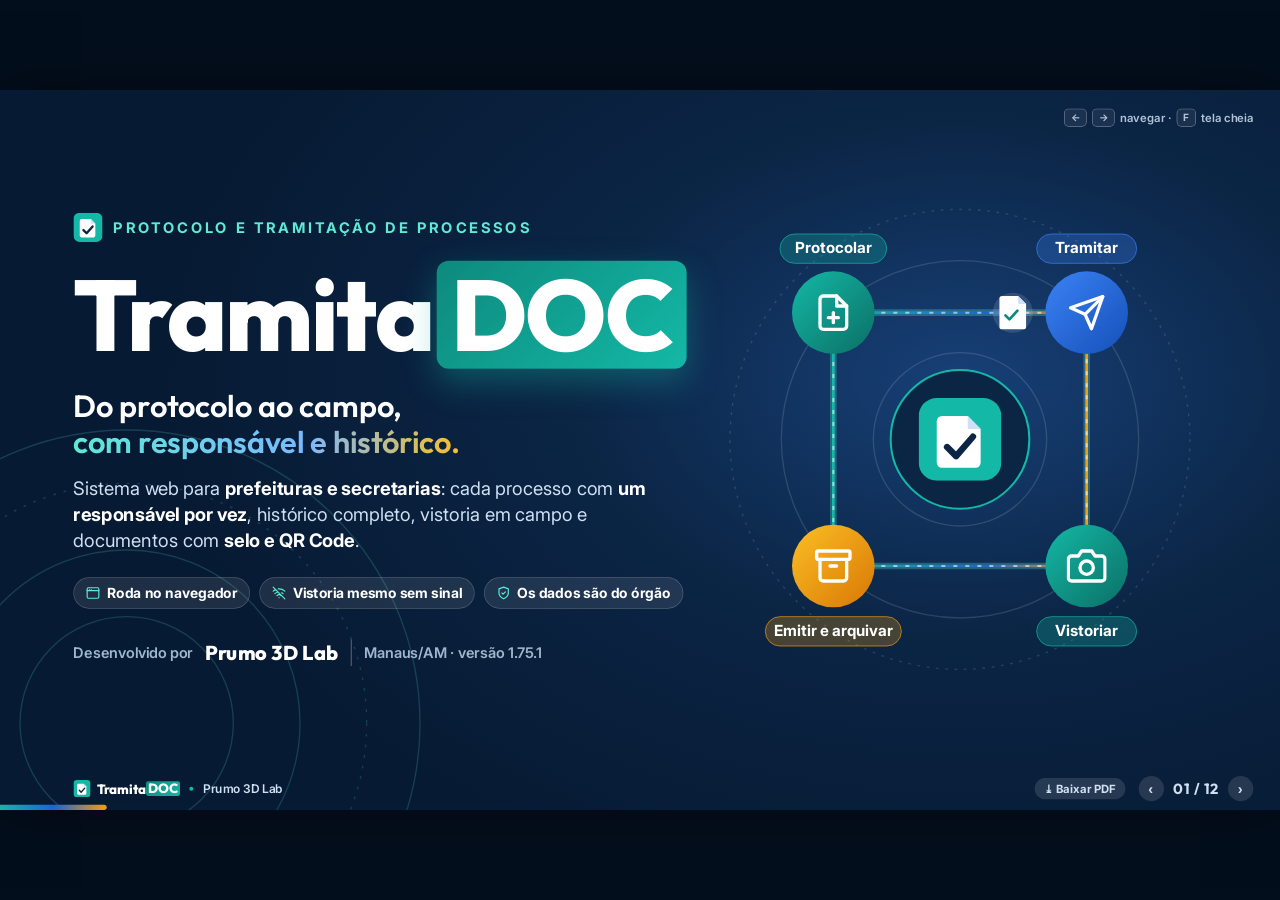
==== commit b7d80dad: "Feito na Floresta Amazônica" ====
--- a/apresentacao/index.html
+++ b/apresentacao/index.html
@@ -763,7 +763,7 @@
       <div class="card rv fr" style="--i:3"><div class="ibox g-teal"><svg class="ic"><use href="#i-users"/></svg></div><h3>Usado por servidores, não só testado</h3><p>Do balcão do protocolo à vistoria no local, o sistema acompanha o trabalho de verdade.</p></div>
       <div class="card rv fr" style="--i:4"><div class="ibox g-blue"><svg class="ic"><use href="#i-browser"/></svg></div><h3>Sem instalar programas</h3><p>Roda no navegador. Em campo, basta um celular ou tablet com navegador atualizado.</p></div>
       <div class="card rv fr" style="--i:5"><div class="ibox g-amber"><svg class="ic"><use href="#i-sprout"/></svg></div><h3>Começa pequeno, cresce depois</h3><p>A implantação pode começar por uma secretaria ou setor, sem desligar de uma vez o que já funciona.</p></div>
-      <div class="card rv fr" style="--i:6"><div class="ibox g-navy"><svg class="ic"><use href="#i-pin"/></svg></div><h3>Feito no Amazonas</h3><p>Desenvolvido pela Prumo 3D Lab, em Manaus/AM.</p></div>
+      <div class="card rv fr" style="--i:6"><div class="ibox g-navy"><svg class="ic"><use href="#i-pin"/></svg></div><h3>Feito na Floresta Amazônica</h3></div>
     </div>
   </div>
   <div class="pgf"><span class="l"><svg><use href="#i-logo"/></svg><span class="wm">Tramita<span class="doc">DOC</span></span><i></i>Prumo 3D Lab</span><span class="r"></span></div>
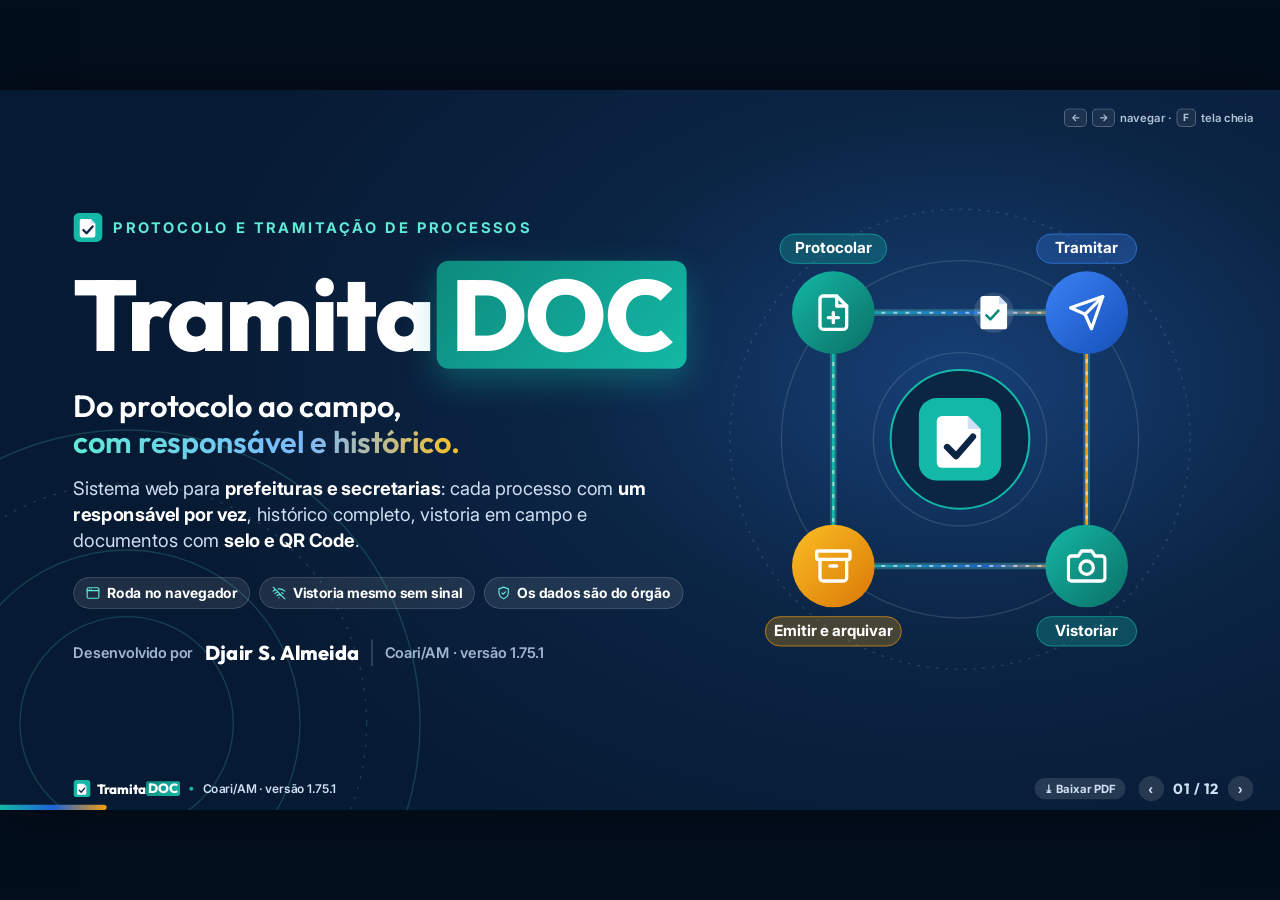
==== commit b912666c: "Apresentação: Coari/AM, autor e logo TramitaDOC; remove contatos" ====
--- a/apresentacao/index.html
+++ b/apresentacao/index.html
@@ -1,4 +1,4 @@
-<!DOCTYPE html><html lang="pt-BR"><head><meta charset="utf-8"><meta name="viewport" content="width=device-width,initial-scale=1"><meta name="author" content="Prumo 3D Lab"><title>TramitaDOC · Apresentação</title><link rel="icon" type="image/svg+xml" href="data:image/svg+xml,%3Csvg xmlns='http://www.w3.org/2000/svg' viewBox='0 0 64 64'%3E%3Crect width='64' height='64' rx='14' fill='%230b2545'/%3E%3Cpath d='M18 14h20l10 10v26a4 4 0 0 1-4 4H18a4 4 0 0 1-4-4V18a4 4 0 0 1 4-4z' fill='%23fff'/%3E%3Cpath d='M22 38l7 7 13-15' fill='none' stroke='%2314b8a6' stroke-width='5' stroke-linecap='round' stroke-linejoin='round'/%3E%3C/svg%3E"><style>@font-face{font-family:"TD Display";src:url([data-uri]) format("woff");font-weight:100 900;font-display:block}
+<!DOCTYPE html><html lang="pt-BR"><head><meta charset="utf-8"><meta name="viewport" content="width=device-width,initial-scale=1"><meta name="author" content="Djair S. Almeida"><title>TramitaDOC · Apresentação</title><link rel="icon" type="image/svg+xml" href="data:image/svg+xml,%3Csvg xmlns='http://www.w3.org/2000/svg' viewBox='0 0 64 64'%3E%3Crect width='64' height='64' rx='14' fill='%230b2545'/%3E%3Cpath d='M18 14h20l10 10v26a4 4 0 0 1-4 4H18a4 4 0 0 1-4-4V18a4 4 0 0 1 4-4z' fill='%23fff'/%3E%3Cpath d='M22 38l7 7 13-15' fill='none' stroke='%2314b8a6' stroke-width='5' stroke-linecap='round' stroke-linejoin='round'/%3E%3C/svg%3E"><style>@font-face{font-family:"TD Display";src:url([data-uri]) format("woff");font-weight:100 900;font-display:block}
 @font-face{font-family:"TD Text";src:url([data-uri]) format("woff");font-weight:100 900;font-display:block}
 :root{
   --navy9:#071a33;--navy:#0b2545;--navy7:#13315c;--blue6:#1550b8;--blue:#1d63d6;--blue1:#e6eefb;
@@ -315,7 +315,7 @@
 .nsteps h3{font-size:38px;color:#fff}
 .nsteps p{font-size:22px;line-height:1.45;color:#cfe0f2;margin:18px 0 0}
 .nsteps .arr{position:absolute;right:-30px;top:50%;width:30px;height:30px;transform:translate(0,-50%);color:var(--mint);font-size:30px;z-index:2;display:grid;place-items:center}
-.contact{display:grid;grid-template-columns:1fr 1fr 1.15fr;gap:24px;margin-top:36px}
+.contact{display:grid;grid-template-columns:1fr 1fr;gap:24px;margin-top:36px}
 .ct{display:flex;align-items:center;gap:20px;padding:22px 26px;border-radius:20px;background:linear-gradient(135deg,var(--teal7),var(--teal5));color:#fff;box-shadow:0 14px 34px rgba(11,111,101,.3)}
 .ct.b{background:linear-gradient(135deg,var(--blue6),var(--blue));box-shadow:0 14px 34px rgba(21,80,184,.3)}
 .ct.p{background:#fff;color:var(--navy)}
@@ -446,6 +446,10 @@
 .mobile .nsteps .glass{min-height:0}.mobile .cover .by .sep{display:none}
 .prob-grid h3{font-size:37px}
 .prob-grid h3{font-size:34px;white-space:nowrap}.mobile .prob-grid h3{white-space:normal}
+
+.ct small.role{margin-top:6px;letter-spacing:.04em;text-transform:none;font-size:20px}
+.ct.p b.wm{font-size:44px}
+.mobile .ct small.role{font-size:14px}.mobile .ct.p b.wm{font-size:26px}
 </style></head><body class="on-first"><svg width="0" height="0" style="position:absolute" aria-hidden="true">
 <defs>
 <symbol id="i-logo" viewBox="0 0 64 64"><rect width="64" height="64" rx="14" fill="#14b8a6"/><path d="M18 14h20l10 10v26a4 4 0 0 1-4 4H18a4 4 0 0 1-4-4V18a4 4 0 0 1 4-4z" fill="#fff"/><path d="M38 14v10h10" fill="#cfe0f7"/><path d="M22 38l7 7 13-15" fill="none" stroke="#0b2545" stroke-width="5" stroke-linecap="round" stroke-linejoin="round"/></symbol>
@@ -515,7 +519,7 @@
         <span class="badge"><svg class="ic"><use href="#i-wifioff"/></svg>Vistoria mesmo sem sinal</span>
         <span class="badge"><svg class="ic"><use href="#i-shield"/></svg>Os dados são do órgão</span>
       </div>
-      <div class="by rv" style="--i:5"><span>Desenvolvido por</span><b>Prumo 3D Lab</b><span class="sep"></span><span>Manaus/AM · versão 1.75.1</span></div>
+      <div class="by rv" style="--i:5"><span>Desenvolvido por</span><b>Djair S. Almeida</b><span class="sep"></span><span>Coari/AM · versão 1.75.1</span></div>
     </div>
     <svg class="covill rv zm" style="--i:2;width:760px;height:760px" viewBox="0 0 760 760" aria-hidden="true">
       <g fill="none" stroke="rgba(255,255,255,.13)" stroke-width="2">
@@ -545,7 +549,7 @@
       </g></g>
     </svg>
   </div>
-  <div class="pgf"><span class="l"><svg><use href="#i-logo"/></svg><span class="wm">Tramita<span class="doc">DOC</span></span><i></i>Prumo 3D Lab</span><span class="r"></span></div>
+  <div class="pgf"><span class="l"><svg><use href="#i-logo"/></svg><span class="wm">Tramita<span class="doc">DOC</span></span><i></i>Coari/AM · versão 1.75.1</span><span class="r"></span></div>
 </section>
 
 <!-- 2 PROBLEMA -->
@@ -560,7 +564,7 @@
     <div class="card rv" style="--i:6"><span class="x">4</span><div class="ibox g-amber"><svg class="ic"><use href="#i-camera"/></svg></div><h3>Vistoria sem prova</h3><p>O fiscal foi ao local, mas não há foto, ponto no mapa nem registro de quando foi.</p></div>
   </div>
   <div class="answer rv" style="--i:8"><div class="ibox g-teal"><svg class="ic"><use href="#i-check"/></svg></div><div>Com o TramitaDOC, cada processo tem <b>sempre um responsável identificado</b> e um <b>histórico que mostra cada passo</b>, da abertura do protocolo ao arquivamento.</div></div>
-  <div class="pgf"><span class="l"><svg><use href="#i-logo"/></svg><span class="wm">Tramita<span class="doc">DOC</span></span><i></i>Prumo 3D Lab</span><span class="r"></span></div>
+  <div class="pgf"><span class="l"><svg><use href="#i-logo"/></svg><span class="wm">Tramita<span class="doc">DOC</span></span><i></i>Coari/AM · versão 1.75.1</span><span class="r"></span></div>
 </section>
 
 <!-- 3 SOLUCAO -->
@@ -592,7 +596,7 @@
     <div class="card step rv" style="--i:10"><div class="ph">Passo 4</div><h3>Emitir e arquivar</h3><p>Emita documentos com <b>selo e QR Code</b>, monte o <b>dossiê em PDF</b> e envie ao arquivo com controle.</p></div>
   </div>
   <div class="band rv" style="--i:11"><span class="ibox g-navy"><svg class="ic"><use href="#i-history"/></svg></span><span>Cada passo fica no <b>histórico do mesmo processo</b>: quem fez, o quê e quando. No fim, o <b>dossiê em PDF</b> reúne histórico, anexos, vistorias e documentos.</span></div>
-  <div class="pgf"><span class="l"><svg><use href="#i-logo"/></svg><span class="wm">Tramita<span class="doc">DOC</span></span><i></i>Prumo 3D Lab</span><span class="r"></span></div>
+  <div class="pgf"><span class="l"><svg><use href="#i-logo"/></svg><span class="wm">Tramita<span class="doc">DOC</span></span><i></i>Coari/AM · versão 1.75.1</span><span class="r"></span></div>
 </section>
 
 <!-- 4 FUNCIONALIDADES -->
@@ -611,7 +615,7 @@
     <div class="card rv" style="--i:9"><div class="ibox g-navy"><svg class="ic"><use href="#i-archive"/></svg></div><div><h3>Arquivo físico</h3><p>Onde está cada caixa, empréstimos com devolução e registro de eliminação.</p></div></div>
     <div class="card rv" style="--i:10"><div class="ibox g-teal"><svg class="ic"><use href="#i-inbox"/></svg></div><div><h3>Caixa de cada servidor</h3><p>Cada pessoa vê o que está sob sua responsabilidade e o que está chegando para receber.</p></div></div>
   </div>
-  <div class="pgf"><span class="l"><svg><use href="#i-logo"/></svg><span class="wm">Tramita<span class="doc">DOC</span></span><i></i>Prumo 3D Lab</span><span class="r"></span></div>
+  <div class="pgf"><span class="l"><svg><use href="#i-logo"/></svg><span class="wm">Tramita<span class="doc">DOC</span></span><i></i>Coari/AM · versão 1.75.1</span><span class="r"></span></div>
 </section>
 
 <!-- 5 REGRA DO RECEBIMENTO -->
@@ -656,7 +660,7 @@
       </ul>
     </div>
   </div>
-  <div class="pgf"><span class="l"><svg><use href="#i-logo"/></svg><span class="wm">Tramita<span class="doc">DOC</span></span><i></i>Prumo 3D Lab</span><span class="r"></span></div>
+  <div class="pgf"><span class="l"><svg><use href="#i-logo"/></svg><span class="wm">Tramita<span class="doc">DOC</span></span><i></i>Coari/AM · versão 1.75.1</span><span class="r"></span></div>
 </section>
 <!-- 6 TOUR 1: CAIXA -->
 <section class="slide" data-title="Tour: a caixa do servidor">
@@ -695,7 +699,7 @@
       <div class="card rv fr" style="--i:10"><div class="ibox g-blue"><svg class="ic"><use href="#i-searchdoc"/></svg></div><div><h3>Busca no texto dos PDFs</h3><p>Ache o processo pelo conteúdo dos anexos, inclusive digitalizados (OCR).</p></div></div>
     </div>
   </div>
-  <div class="pgf"><span class="l"><svg><use href="#i-logo"/></svg><span class="wm">Tramita<span class="doc">DOC</span></span><i></i>Prumo 3D Lab</span><span class="r"></span></div>
+  <div class="pgf"><span class="l"><svg><use href="#i-logo"/></svg><span class="wm">Tramita<span class="doc">DOC</span></span><i></i>Coari/AM · versão 1.75.1</span><span class="r"></span></div>
 </section>
 
 <!-- 7 TOUR 2: PROCESSO + DOCUMENTO -->
@@ -744,7 +748,7 @@
       <div class="fbadge rv pop" style="--i:10;left:40px;bottom:-150px"><span class="ibox g-teal"><svg class="ic"><use href="#i-wifioff"/></svg></span><span>Sem sinal?<small>Vistoria salva no aparelho e enviada depois</small></span></div>
     </div>
   </div>
-  <div class="pgf"><span class="l"><svg><use href="#i-logo"/></svg><span class="wm">Tramita<span class="doc">DOC</span></span><i></i>Prumo 3D Lab</span><span class="r"></span></div>
+  <div class="pgf"><span class="l"><svg><use href="#i-logo"/></svg><span class="wm">Tramita<span class="doc">DOC</span></span><i></i>Coari/AM · versão 1.75.1</span><span class="r"></span></div>
 </section>
 
 <!-- 8 JA EM USO -->
@@ -766,7 +770,7 @@
       <div class="card rv fr" style="--i:6"><div class="ibox g-navy"><svg class="ic"><use href="#i-pin"/></svg></div><h3>Feito na Floresta Amazônica</h3></div>
     </div>
   </div>
-  <div class="pgf"><span class="l"><svg><use href="#i-logo"/></svg><span class="wm">Tramita<span class="doc">DOC</span></span><i></i>Prumo 3D Lab</span><span class="r"></span></div>
+  <div class="pgf"><span class="l"><svg><use href="#i-logo"/></svg><span class="wm">Tramita<span class="doc">DOC</span></span><i></i>Coari/AM · versão 1.75.1</span><span class="r"></span></div>
 </section>
 
 <!-- 9 GESTOR -->
@@ -818,7 +822,7 @@
     </div>
   </div>
   <div class="band rv" style="--i:7"><span class="ibox g-teal"><svg class="ic"><use href="#i-history"/></svg></span><span>A informação vem do <b>próprio andamento dos processos</b>: o histórico registra cada envio, recebimento e devolução, com data, setor e motivo.</span></div>
-  <div class="pgf"><span class="l"><svg><use href="#i-logo"/></svg><span class="wm">Tramita<span class="doc">DOC</span></span><i></i>Prumo 3D Lab</span><span class="r"></span></div>
+  <div class="pgf"><span class="l"><svg><use href="#i-logo"/></svg><span class="wm">Tramita<span class="doc">DOC</span></span><i></i>Coari/AM · versão 1.75.1</span><span class="r"></span></div>
 </section>
 
 <!-- 10 SEGURANCA -->
@@ -847,7 +851,7 @@
       <div class="lgpd rv" style="--i:8"><svg class="ic"><use href="#i-alert"/></svg><span>A adequação à LGPD é responsabilidade compartilhada entre o órgão (controlador) e o fornecedor (operador). Os termos de tratamento de dados são definidos no contrato.</span></div>
     </div>
   </div>
-  <div class="pgf"><span class="l"><svg><use href="#i-logo"/></svg><span class="wm">Tramita<span class="doc">DOC</span></span><i></i>Prumo 3D Lab</span><span class="r"></span></div>
+  <div class="pgf"><span class="l"><svg><use href="#i-logo"/></svg><span class="wm">Tramita<span class="doc">DOC</span></span><i></i>Coari/AM · versão 1.75.1</span><span class="r"></span></div>
 </section>
 
 <!-- 11 ROADMAP -->
@@ -873,7 +877,7 @@
       <div class="card rv" style="--i:9"><span class="soon">Em breve</span><h3>Ofícios e memorandos</h3><p>Redação, numeração e envio de ofícios e memorandos dentro do próprio sistema.</p></div>
     </div>
   </div>
-  <div class="pgf"><span class="l"><svg><use href="#i-logo"/></svg><span class="wm">Tramita<span class="doc">DOC</span></span><i></i>Prumo 3D Lab</span><span class="r"></span></div>
+  <div class="pgf"><span class="l"><svg><use href="#i-logo"/></svg><span class="wm">Tramita<span class="doc">DOC</span></span><i></i>Coari/AM · versão 1.75.1</span><span class="r"></span></div>
 </section>
 
 <!-- 12 PROXIMOS PASSOS -->
@@ -889,16 +893,15 @@
   </div>
   <div class="close-line rv" style="--i:8">Do protocolo ao campo, <span>com responsável e histórico.</span></div>
   <div class="contact">
-    <div class="ct rv pop" style="--i:9"><svg class="ic"><use href="#i-chat"/></svg><div><small>WhatsApp</small><b>[WhatsApp]</b></div></div>
-    <div class="ct b rv pop" style="--i:10"><svg class="ic"><use href="#i-mail"/></svg><div><small>E-mail</small><b>[e-mail]</b></div></div>
-    <div class="ct p rv pop" style="--i:11"><svg class="lg"><use href="#i-logo"/></svg><div><small>TramitaDOC é um produto da</small><b>Prumo 3D Lab</b></div></div>
+    <div class="ct rv pop" style="--i:9"><svg class="ic"><use href="#i-user"/></svg><div><small>Desenvolvido por</small><b>Djair Silva de Almeida</b><small class="role">Arquiteto de Sistemas</small></div></div>
+    <div class="ct p rv pop" style="--i:11"><svg class="lg"><use href="#i-logo"/></svg><div><b class="wm">Tramita<span class="doc">DOC</span></b><small>Coari/AM · versão 1.75.1</small></div></div>
   </div>
   <div class="src">Contratação por órgãos públicos segue a Lei nº 14.133/2021, na modalidade ou hipótese que se aplicar, conforme avaliação do próprio órgão e do seu jurídico.</div>
-  <div class="pgf"><span class="l"><svg><use href="#i-logo"/></svg><span class="wm">Tramita<span class="doc">DOC</span></span><i></i>Prumo 3D Lab</span><span class="r"></span></div>
+  <div class="pgf"><span class="l"><svg><use href="#i-logo"/></svg><span class="wm">Tramita<span class="doc">DOC</span></span><i></i>Coari/AM · versão 1.75.1</span><span class="r"></span></div>
 </section>
 
 <div id="hint"><kbd>←</kbd><kbd>→</kbd> navegar · <kbd>F</kbd> tela cheia</div>
-<div id="chrome"><div class="brand"><svg><use href="#i-logo"/></svg><span class="wm">Tramita<span class="doc">DOC</span></span><i></i>Prumo 3D Lab</div><div id="counter"><a id="pdfbtn" href="TramitaDOC_Apresentacao.pdf" download title="Baixar a apresentação em PDF">⤓ Baixar PDF</a><button id="bp" aria-label="Anterior">‹</button><span id="cnt">01 / 12</span><button id="bn" aria-label="Próximo">›</button></div></div>
+<div id="chrome"><div class="brand"><svg><use href="#i-logo"/></svg><span class="wm">Tramita<span class="doc">DOC</span></span><i></i>Coari/AM · versão 1.75.1</div><div id="counter"><a id="pdfbtn" href="TramitaDOC_Apresentacao.pdf" download title="Baixar a apresentação em PDF">⤓ Baixar PDF</a><button id="bp" aria-label="Anterior">‹</button><span id="cnt">01 / 12</span><button id="bn" aria-label="Próximo">›</button></div></div>
 <div id="progress"><i></i></div>
 <div id="mhead"><svg><use href="#i-logo"/></svg><span class="t">TramitaDOC · <span id="mt"></span></span><span id="mc"></span><a href="TramitaDOC_Apresentacao.pdf" download>⤓ PDF</a><i class="bar"></i></div>
 </div>
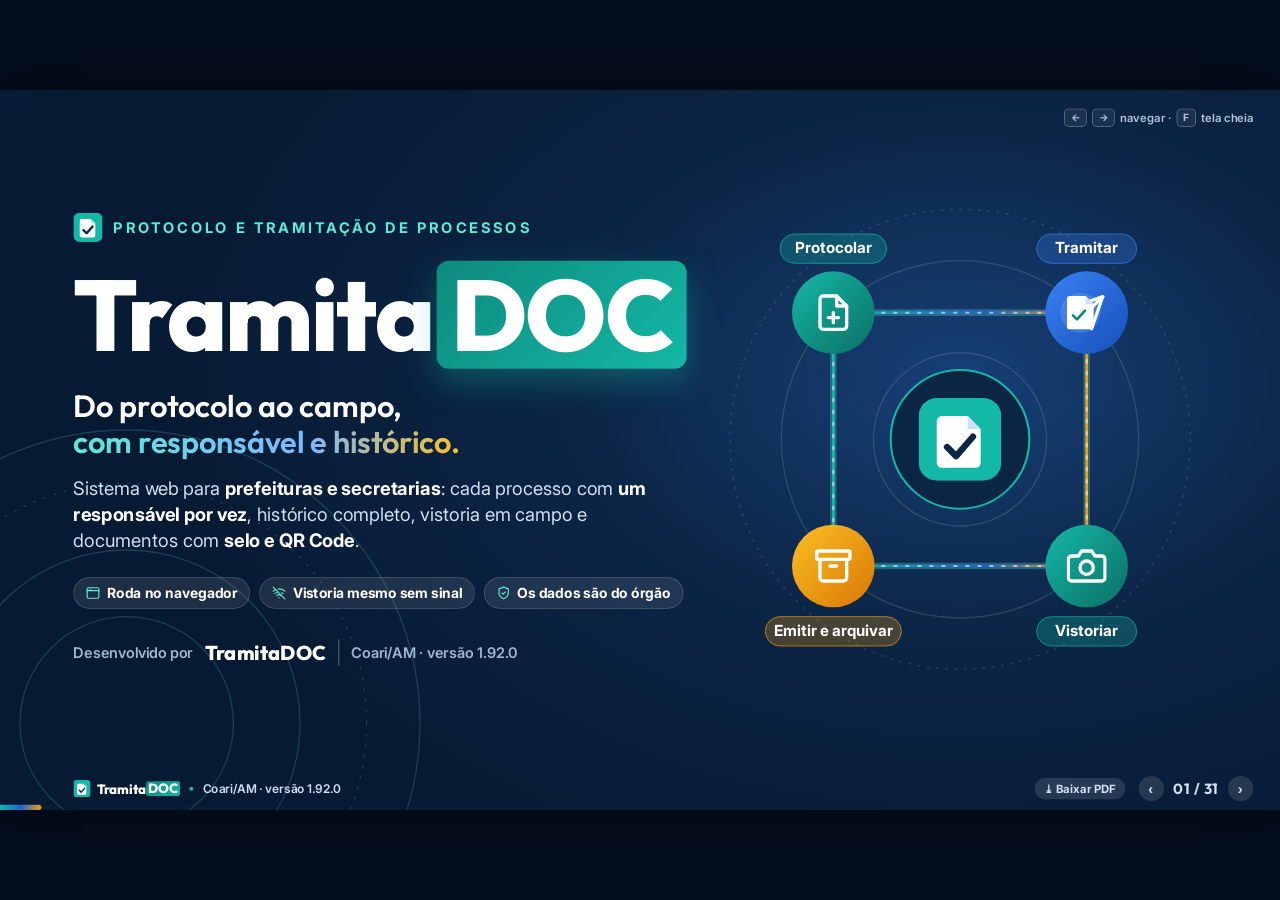
==== commit 9578a726: "Apresentação: prints reais com dados de teste, cronograma, IA jurídica, equipe e limonada; v1.92.0 C" ====
--- a/apresentacao/index.html
+++ b/apresentacao/index.html
@@ -450,6 +450,35 @@
 .ct small.role{margin-top:6px;letter-spacing:.04em;text-transform:none;font-size:20px}
 .ct.p b.wm{font-size:44px}
 .mobile .ct small.role{font-size:14px}.mobile .ct.p b.wm{font-size:26px}
+
+/* prints reais (13/11) */
+.shotw{display:grid;grid-template-columns:1180px 1fr;gap:44px;margin-top:26px;align-items:start}
+.shot{position:relative;border-radius:18px;overflow:hidden;box-shadow:0 30px 70px -20px rgba(11,37,69,.45);border:1px solid #d6e0ec;background:#fff}
+.shot img{display:block;width:100%;height:auto}
+.shot .real{position:absolute;top:14px;right:14px;background:#0b2545;color:#5eead4;font:800 15px/1 var(--text);letter-spacing:.14em;text-transform:uppercase;padding:9px 14px;border-radius:999px}
+.mk{position:absolute;border:4px solid #f59e0b;border-radius:12px;box-shadow:0 0 0 9999px rgba(11,37,69,0);animation:mkp 2.4s ease-in-out infinite}
+.mk b{position:absolute;top:-19px;left:-19px;width:38px;height:38px;border-radius:50%;background:#f59e0b;color:#fff;font:800 20px/38px var(--text);text-align:center}
+@keyframes mkp{50%{border-color:#14b8a6;transform:scale(1.015)}}
+.cl{list-style:none;margin:0;padding:0;display:grid;gap:18px}
+.cl li{display:grid;grid-template-columns:44px 1fr;gap:16px;font-size:25px;line-height:1.35;color:#33445c}
+.cl li i{width:44px;height:44px;border-radius:50%;background:#f59e0b;color:#fff;font:800 22px/44px var(--text);font-style:normal;text-align:center}
+.cl li b{color:var(--navy)}
+.dark .cl li{color:#cfe0f2}.dark .cl li b{color:#fff}
+.tl{display:grid;grid-template-columns:repeat(7,1fr);gap:16px;margin-top:40px;position:relative}
+.tl:before{content:"";position:absolute;left:3%;right:3%;top:34px;height:8px;border-radius:8px;background:linear-gradient(90deg,#14b8a6 0 62%,#f59e0b 62%)}
+.tl .e{position:relative;padding-top:84px;text-align:center}
+.tl .e:before{content:"";position:absolute;left:50%;top:18px;width:40px;height:40px;margin-left:-20px;border-radius:50%;background:#fff;border:7px solid #14b8a6}
+.tl .e.fut:before{border-color:#f59e0b;border-style:dashed}
+.tl .d{font:800 22px/1.1 var(--text);color:var(--teal)}.tl .e.fut .d{color:#d97706}
+.tl h3{font-size:26px;margin:8px 0 6px;color:var(--navy)}.tl p{font-size:19px;line-height:1.35;color:var(--muted);margin:0}
+.ia{display:grid;grid-template-columns:repeat(3,1fr);gap:24px;margin-top:34px}
+.people{display:grid;grid-template-columns:repeat(4,1fr);gap:26px;margin-top:40px}
+.people .glass{text-align:center;padding:34px 22px}
+.people .av{width:110px;height:110px;border-radius:50%;margin:0 auto 18px;display:grid;place-items:center;font:800 40px/1 var(--text);color:#0b2545;background:linear-gradient(135deg,#5eead4,#fbbf24)}
+.people h3{font-size:30px;color:#fff;margin:0 0 8px}.people p{font-size:21px;color:#cfe0f2;margin:0;line-height:1.35}
+.lemon{font-size:150px;line-height:1;display:inline-block;animation:lem 3s ease-in-out infinite}
+@keyframes lem{50%{transform:rotate(-10deg) translateY(-12px)}}
+.mobile .shotw,.mobile .ia,.mobile .people{grid-template-columns:1fr}.mobile .tl{grid-template-columns:1fr 1fr}.mobile .tl:before{display:none}.mobile .cl li{font-size:15px}
 </style></head><body class="on-first"><svg width="0" height="0" style="position:absolute" aria-hidden="true">
 <defs>
 <symbol id="i-logo" viewBox="0 0 64 64"><rect width="64" height="64" rx="14" fill="#14b8a6"/><path d="M18 14h20l10 10v26a4 4 0 0 1-4 4H18a4 4 0 0 1-4-4V18a4 4 0 0 1 4-4z" fill="#fff"/><path d="M38 14v10h10" fill="#cfe0f7"/><path d="M22 38l7 7 13-15" fill="none" stroke="#0b2545" stroke-width="5" stroke-linecap="round" stroke-linejoin="round"/></symbol>
@@ -519,7 +548,7 @@
         <span class="badge"><svg class="ic"><use href="#i-wifioff"/></svg>Vistoria mesmo sem sinal</span>
         <span class="badge"><svg class="ic"><use href="#i-shield"/></svg>Os dados são do órgão</span>
       </div>
-      <div class="by rv" style="--i:5"><span>Desenvolvido por</span><b>Djair S. Almeida</b><span class="sep"></span><span>Coari/AM · versão 1.75.1</span></div>
+      <div class="by rv" style="--i:5"><span>Desenvolvido por</span><b>TramitaDOC</b><span class="sep"></span><span>Coari/AM · versão 1.92.0</span></div>
     </div>
     <svg class="covill rv zm" style="--i:2;width:760px;height:760px" viewBox="0 0 760 760" aria-hidden="true">
       <g fill="none" stroke="rgba(255,255,255,.13)" stroke-width="2">
@@ -549,7 +578,7 @@
       </g></g>
     </svg>
   </div>
-  <div class="pgf"><span class="l"><svg><use href="#i-logo"/></svg><span class="wm">Tramita<span class="doc">DOC</span></span><i></i>Coari/AM · versão 1.75.1</span><span class="r"></span></div>
+  <div class="pgf"><span class="l"><svg><use href="#i-logo"/></svg><span class="wm">Tramita<span class="doc">DOC</span></span><i></i>Coari/AM · versão 1.92.0</span><span class="r"></span></div>
 </section>
 
 <!-- 2 PROBLEMA -->
@@ -564,7 +593,7 @@
     <div class="card rv" style="--i:6"><span class="x">4</span><div class="ibox g-amber"><svg class="ic"><use href="#i-camera"/></svg></div><h3>Vistoria sem prova</h3><p>O fiscal foi ao local, mas não há foto, ponto no mapa nem registro de quando foi.</p></div>
   </div>
   <div class="answer rv" style="--i:8"><div class="ibox g-teal"><svg class="ic"><use href="#i-check"/></svg></div><div>Com o TramitaDOC, cada processo tem <b>sempre um responsável identificado</b> e um <b>histórico que mostra cada passo</b>, da abertura do protocolo ao arquivamento.</div></div>
-  <div class="pgf"><span class="l"><svg><use href="#i-logo"/></svg><span class="wm">Tramita<span class="doc">DOC</span></span><i></i>Coari/AM · versão 1.75.1</span><span class="r"></span></div>
+  <div class="pgf"><span class="l"><svg><use href="#i-logo"/></svg><span class="wm">Tramita<span class="doc">DOC</span></span><i></i>Coari/AM · versão 1.92.0</span><span class="r"></span></div>
 </section>
 
 <!-- 3 SOLUCAO -->
@@ -596,7 +625,91 @@
     <div class="card step rv" style="--i:10"><div class="ph">Passo 4</div><h3>Emitir e arquivar</h3><p>Emita documentos com <b>selo e QR Code</b>, monte o <b>dossiê em PDF</b> e envie ao arquivo com controle.</p></div>
   </div>
   <div class="band rv" style="--i:11"><span class="ibox g-navy"><svg class="ic"><use href="#i-history"/></svg></span><span>Cada passo fica no <b>histórico do mesmo processo</b>: quem fez, o quê e quando. No fim, o <b>dossiê em PDF</b> reúne histórico, anexos, vistorias e documentos.</span></div>
-  <div class="pgf"><span class="l"><svg><use href="#i-logo"/></svg><span class="wm">Tramita<span class="doc">DOC</span></span><i></i>Coari/AM · versão 1.75.1</span><span class="r"></span></div>
+  <div class="pgf"><span class="l"><svg><use href="#i-logo"/></svg><span class="wm">Tramita<span class="doc">DOC</span></span><i></i>Coari/AM · versão 1.92.0</span><span class="r"></span></div>
+</section>
+<section class="slide" data-title="Passo 1 · Protocolar">
+  <div class="kicker rv" style="--i:0"><span class="n">02.1</span>Como funciona · passo 1</div>
+  <h2 class="title rv" style="--i:1">Protocolar: <span class="hl">o número sai na hora</span></h2>
+  <div class="shotw"><div class="shot rv zm" style="--i:2"><img src="prints/novo.jpg" alt="Tela real do TramitaDOC: Passo 1 · Protocolar" loading="lazy"><span class="real">Tela real · dados de teste</span><span class="mk" style="left:17%;top:14%;width:82%;height:23%"><b>1</b></span><span class="mk" style="left:17%;top:57%;width:82%;height:25%"><b>2</b></span></div>
+  <ul class="cl"><li class="rv" style="--i:3"><i>1</i><span><b>Dados do processo</b>: data, serviço, prioridade e setor. O número do protocolo é gerado ao salvar.</span></li><li class="rv" style="--i:4"><i>2</i><span><b>Requerente</b>: pessoa física ou jurídica, CPF, contato e endereço. Quem cadastra fica responsável.</span></li><li class="rv" style="--i:5"><i>3</i><span>Pronto: o processo já tem dono, prazo e histórico desde o primeiro minuto.</span></li></ul></div>
+  <div class="pgf"><span class="l"><svg><use href="#i-logo"/></svg><span class="wm">Tramita<span class="doc">DOC</span></span><i></i>Coari/AM · versão 1.92.0</span><span class="r"></span></div>
+</section>
+<section class="slide" data-title="Passo 2 · Tramitar">
+  <div class="kicker rv" style="--i:0"><span class="n">02.2</span>Como funciona · passo 2</div>
+  <h2 class="title rv" style="--i:1">Tramitar: <span class="hl">o trajeto inteiro, com dono</span></h2>
+  <div class="shotw"><div class="shot rv zm" style="--i:2"><img src="prints/processo.jpg" alt="Tela real do TramitaDOC: Passo 2 · Tramitar" loading="lazy"><span class="real">Tela real · dados de teste</span><span class="mk" style="left:17%;top:13%;width:82%;height:25%"><b>1</b></span><span class="mk" style="left:17%;top:40%;width:20%;height:6%"><b>2</b></span><span class="mk" style="left:58%;top:38%;width:40%;height:24%"><b>3</b></span></div>
+  <ul class="cl"><li class="rv" style="--i:3"><i>1</i><span><b>Trajeto do processo</b>: 5 etapas, de setor em setor, com quem recebeu e quanto tempo ficou.</span></li><li class="rv" style="--i:4"><i>2</i><span><b>Encerrado</b>: entregue ao requerente, com data e resultado.</span></li><li class="rv" style="--i:5"><i>3</i><span><b>Demandante</b>, CPF, contato e endereço sempre à vista.</span></li></ul></div>
+  <div class="pgf"><span class="l"><svg><use href="#i-logo"/></svg><span class="wm">Tramita<span class="doc">DOC</span></span><i></i>Coari/AM · versão 1.92.0</span><span class="r"></span></div>
+</section>
+<section class="slide" data-title="Caixa do servidor">
+  <div class="kicker rv" style="--i:0"><span class="n">02.3</span>Como funciona · a caixa</div>
+  <h2 class="title rv" style="--i:1">Cada servidor abre o dia <span class="hl">sabendo o que fazer</span></h2>
+  <div class="shotw"><div class="shot rv zm" style="--i:2"><img src="prints/caixa.jpg" alt="Tela real do TramitaDOC: Caixa do servidor" loading="lazy"><span class="real">Tela real · dados de teste</span><span class="mk" style="left:17%;top:6%;width:22%;height:6%"><b>1</b></span><span class="mk" style="left:17%;top:15%;width:82%;height:35%"><b>2</b></span></div>
+  <ul class="cl"><li class="rv" style="--i:3"><i>1</i><span><b>Minha caixa</b>: o que chegou para mim e precisa ser recebido.</span></li><li class="rv" style="--i:4"><i>2</i><span><b>Sob minha responsabilidade</b>: processos comigo, com situação e prazo em vermelho quando vence.</span></li></ul></div>
+  <div class="pgf"><span class="l"><svg><use href="#i-logo"/></svg><span class="wm">Tramita<span class="doc">DOC</span></span><i></i>Coari/AM · versão 1.92.0</span><span class="r"></span></div>
+</section>
+<section class="slide" data-title="Agendado">
+  <div class="kicker rv" style="--i:0"><span class="n">02.7</span>Como funciona · agendado</div>
+  <h2 class="title rv" style="--i:1">Processo agendado: <span class="hl">tudo pronto para a análise</span></h2>
+  <div class="shotw"><div class="shot rv zm" style="--i:2"><img src="prints/agendado.jpg" alt="Tela real do TramitaDOC: Agendado" loading="lazy"><span class="real">Tela real · dados de teste</span><span class="mk" style="left:17%;top:5%;width:30%;height:6%"><b>1</b></span><span class="mk" style="left:17%;top:19%;width:82%;height:23%"><b>2</b></span><span class="mk" style="left:17%;top:43%;width:59%;height:30%"><b>3</b></span></div>
+  <ul class="cl"><li class="rv" style="--i:3"><i>1</i><span><b>Situação e prioridade</b> no topo, com o prazo.</span></li><li class="rv" style="--i:4"><i>2</i><span><b>Dados e demandante</b> completos, com WhatsApp e endereço.</span></li><li class="rv" style="--i:5"><i>3</i><span><b>Localização</b> no mapa com área e perímetro do lote.</span></li></ul></div>
+  <div class="pgf"><span class="l"><svg><use href="#i-logo"/></svg><span class="wm">Tramita<span class="doc">DOC</span></span><i></i>Coari/AM · versão 1.92.0</span><span class="r"></span></div>
+</section>
+<section class="slide" data-title="Vistoria feita">
+  <div class="kicker rv" style="--i:0"><span class="n">02.8</span>Como funciona · vistoria</div>
+  <h2 class="title rv" style="--i:1">Vistoria feita <span class="hl">e atestada</span></h2>
+  <div class="shotw"><div class="shot rv zm" style="--i:2"><img src="prints/vistoria.jpg" alt="Tela real do TramitaDOC: Vistoria feita" loading="lazy"><span class="real">Tela real · dados de teste</span><span class="mk" style="left:17%;top:13%;width:82%;height:12%"><b>1</b></span><span class="mk" style="left:17%;top:32%;width:37%;height:25%"><b>2</b></span><span class="mk" style="left:56%;top:30%;width:43%;height:40%"><b>3</b></span></div>
+  <ul class="cl"><li class="rv" style="--i:3"><i>1</i><span><b>Pedida → agendada → em campo → atestada</b>, com data de cada passo.</span></li><li class="rv" style="--i:4"><i>2</i><span><b>O que conferir</b>: o pedido vem do processo.</span></li><li class="rv" style="--i:5"><i>3</i><span><b>Lote no mapa</b> e fotos tiradas no local.</span></li></ul></div>
+  <div class="pgf"><span class="l"><svg><use href="#i-logo"/></svg><span class="wm">Tramita<span class="doc">DOC</span></span><i></i>Coari/AM · versão 1.92.0</span><span class="r"></span></div>
+</section>
+<section class="slide" data-title="Relatório de vistoria">
+  <div class="kicker rv" style="--i:0"><span class="n">02.9</span>Como funciona · relatório</div>
+  <h2 class="title rv" style="--i:1">O relatório sai <span class="hl">pronto, com selo</span></h2>
+  <div class="shotw"><div class="shot rv zm" style="--i:2"><img src="prints/doc_vistoria.jpg" alt="Tela real do TramitaDOC: Relatório de vistoria" loading="lazy"><span class="real">Tela real · dados de teste</span><span class="mk" style="left:26%;top:3%;width:48%;height:95%"><b>1</b></span></div>
+  <ul class="cl"><li class="rv" style="--i:3"><i>1</i><span>Identificação, verificação em campo, croqui do imóvel e fotos.</span></li><li class="rv" style="--i:4"><i>2</i><span>Assinado pelo fiscal e conferível por <b>QR Code</b>.</span></li></ul></div>
+  <div class="pgf"><span class="l"><svg><use href="#i-logo"/></svg><span class="wm">Tramita<span class="doc">DOC</span></span><i></i>Coari/AM · versão 1.92.0</span><span class="r"></span></div>
+</section>
+<section class="slide" data-title="Certidão">
+  <div class="kicker rv" style="--i:0"><span class="n">02.10</span>Como funciona · certidão</div>
+  <h2 class="title rv" style="--i:1">Concluído: <span class="hl">certidão com o trajeto</span></h2>
+  <div class="shotw"><div class="shot rv zm" style="--i:2"><img src="prints/doc_certidao.jpg" alt="Tela real do TramitaDOC: Certidão" loading="lazy"><span class="real">Tela real · dados de teste</span><span class="mk" style="left:26%;top:3%;width:48%;height:95%"><b>1</b></span></div>
+  <ul class="cl"><li class="rv" style="--i:3"><i>1</i><span><b>Certidão de situação</b> com cada etapa por onde o processo passou.</span></li><li class="rv" style="--i:4"><i>2</i><span>Assinaturas do setor e do secretário, selo e QR Code.</span></li></ul></div>
+  <div class="pgf"><span class="l"><svg><use href="#i-logo"/></svg><span class="wm">Tramita<span class="doc">DOC</span></span><i></i>Coari/AM · versão 1.92.0</span><span class="r"></span></div>
+</section>
+<section class="slide" data-title="Título definitivo">
+  <div class="kicker rv" style="--i:0"><span class="n">02.11</span>Como funciona · título</div>
+  <h2 class="title rv" style="--i:1">Título definitivo <span class="hl">gerado pelo sistema</span></h2>
+  <div class="shotw"><div class="shot rv zm" style="--i:2"><img src="prints/doc_titulo.jpg" alt="Tela real do TramitaDOC: Título definitivo" loading="lazy"><span class="real">Tela real · dados de teste</span><span class="mk" style="left:26%;top:3%;width:48%;height:95%"><b>1</b></span></div>
+  <ul class="cl"><li class="rv" style="--i:3"><i>1</i><span>Outorgante, outorgado, lote, área e <b>tabela de vértices</b> do memorial.</span></li><li class="rv" style="--i:4"><i>2</i><span>Pronto para a assinatura do Prefeito e do Secretário.</span></li></ul></div>
+  <div class="pgf"><span class="l"><svg><use href="#i-logo"/></svg><span class="wm">Tramita<span class="doc">DOC</span></span><i></i>Coari/AM · versão 1.92.0</span><span class="r"></span></div>
+</section>
+<section class="slide" data-title="Uso e ocupação do solo">
+  <div class="kicker rv" style="--i:0"><span class="n">02.12</span>Como funciona · taxas</div>
+  <h2 class="title rv" style="--i:1">Serviço com <span class="hl">taxas e checklist</span></h2>
+  <div class="shotw"><div class="shot rv zm" style="--i:2"><img src="prints/usosolo.jpg" alt="Tela real do TramitaDOC: Uso e ocupação do solo" loading="lazy"><span class="real">Tela real · dados de teste</span><span class="mk" style="left:17%;top:12%;width:82%;height:14%"><b>1</b></span><span class="mk" style="left:17%;top:37%;width:82%;height:23%"><b>2</b></span></div>
+  <ul class="cl"><li class="rv" style="--i:3"><i>1</i><span><b>Trajeto</b> entre os setores no processo de uso e ocupação do solo.</span></li><li class="rv" style="--i:4"><i>2</i><span><b>Novo na v1.92</b>: guia de taxas calculada com base legal e checklist de documentos.</span></li></ul></div>
+  <div class="pgf"><span class="l"><svg><use href="#i-logo"/></svg><span class="wm">Tramita<span class="doc">DOC</span></span><i></i>Coari/AM · versão 1.92.0</span><span class="r"></span></div>
+</section>
+<section class="slide" data-title="Passo 3 · Vistoriar">
+  <div class="kicker rv" style="--i:0"><span class="n">02.4</span>Como funciona · passo 3</div>
+  <h2 class="title rv" style="--i:1">Vistoria: <span class="hl">do escritório ao campo</span></h2>
+  <div class="shotw"><div class="shot rv zm" style="--i:2"><img src="prints/vistorias.jpg" alt="Tela real do TramitaDOC: Passo 3 · Vistoriar" loading="lazy"><span class="real">Tela real · dados de teste</span><span class="mk" style="left:17%;top:16%;width:82%;height:18%"><b>1</b></span><span class="mk" style="left:17%;top:54%;width:82%;height:44%"><b>2</b></span></div>
+  <ul class="cl"><li class="rv" style="--i:3"><i>1</i><span><b>Agenda da semana</b>: o fiscal marca o dia da visita.</span></li><li class="rv" style="--i:4"><i>2</i><span><b>Pedidas e feitas</b>: fotos com GPS no celular, relatório atestado e devolvido ao processo.</span></li></ul></div>
+  <div class="pgf"><span class="l"><svg><use href="#i-logo"/></svg><span class="wm">Tramita<span class="doc">DOC</span></span><i></i>Coari/AM · versão 1.92.0</span><span class="r"></span></div>
+</section>
+<section class="slide" data-title="Mapa">
+  <div class="kicker rv" style="--i:0"><span class="n">02.5</span>Como funciona · mapa</div>
+  <h2 class="title rv" style="--i:1">Cada processo <span class="hl">no mapa da cidade</span></h2>
+  <div class="shotw"><div class="shot rv zm" style="--i:2"><img src="prints/mapa.jpg" alt="Tela real do TramitaDOC: Mapa" loading="lazy"><span class="real">Tela real · dados de teste</span><span class="mk" style="left:43%;top:7%;width:45%;height:92%"><b>1</b></span><span class="mk" style="left:87%;top:7%;width:13%;height:60%"><b>2</b></span></div>
+  <ul class="cl"><li class="rv" style="--i:3"><i>1</i><span><b>Imagem de satélite e drone</b> de Coari, com os lotes e núcleos.</span></li><li class="rv" style="--i:4"><i>2</i><span><b>Camadas</b>: processos por situação, prazo e tipo. Imprime prancha com carimbo.</span></li></ul></div>
+  <div class="pgf"><span class="l"><svg><use href="#i-logo"/></svg><span class="wm">Tramita<span class="doc">DOC</span></span><i></i>Coari/AM · versão 1.92.0</span><span class="r"></span></div>
+</section>
+<section class="slide" data-title="Passo 4 · Emitir e conferir">
+  <div class="kicker rv" style="--i:0"><span class="n">02.6</span>Como funciona · passo 4</div>
+  <h2 class="title rv" style="--i:1">Documento com selo: <span class="hl">qualquer um confere</span></h2>
+  <div class="shotw"><div class="shot rv zm" style="--i:2"><img src="prints/verificar.jpg" alt="Tela real do TramitaDOC: Passo 4 · Emitir e conferir" loading="lazy"><span class="real">Tela real · dados de teste</span><span class="mk" style="left:30%;top:30%;width:40%;height:40%"><b>1</b></span></div>
+  <ul class="cl"><li class="rv" style="--i:3"><i>1</i><span>Certidões, guias, títulos e dossiê saem com <b>selo e QR Code</b>.</span></li><li class="rv" style="--i:4"><i>2</i><span>O cidadão ou o cartório confere a autenticidade em <b>/verificar</b>, sem login.</span></li></ul></div>
+  <div class="pgf"><span class="l"><svg><use href="#i-logo"/></svg><span class="wm">Tramita<span class="doc">DOC</span></span><i></i>Coari/AM · versão 1.92.0</span><span class="r"></span></div>
 </section>
 
 <!-- 4 FUNCIONALIDADES -->
@@ -615,7 +728,7 @@
     <div class="card rv" style="--i:9"><div class="ibox g-navy"><svg class="ic"><use href="#i-archive"/></svg></div><div><h3>Arquivo físico</h3><p>Onde está cada caixa, empréstimos com devolução e registro de eliminação.</p></div></div>
     <div class="card rv" style="--i:10"><div class="ibox g-teal"><svg class="ic"><use href="#i-inbox"/></svg></div><div><h3>Caixa de cada servidor</h3><p>Cada pessoa vê o que está sob sua responsabilidade e o que está chegando para receber.</p></div></div>
   </div>
-  <div class="pgf"><span class="l"><svg><use href="#i-logo"/></svg><span class="wm">Tramita<span class="doc">DOC</span></span><i></i>Coari/AM · versão 1.75.1</span><span class="r"></span></div>
+  <div class="pgf"><span class="l"><svg><use href="#i-logo"/></svg><span class="wm">Tramita<span class="doc">DOC</span></span><i></i>Coari/AM · versão 1.92.0</span><span class="r"></span></div>
 </section>
 
 <!-- 5 REGRA DO RECEBIMENTO -->
@@ -660,96 +773,13 @@
       </ul>
     </div>
   </div>
-  <div class="pgf"><span class="l"><svg><use href="#i-logo"/></svg><span class="wm">Tramita<span class="doc">DOC</span></span><i></i>Coari/AM · versão 1.75.1</span><span class="r"></span></div>
+  <div class="pgf"><span class="l"><svg><use href="#i-logo"/></svg><span class="wm">Tramita<span class="doc">DOC</span></span><i></i>Coari/AM · versão 1.92.0</span><span class="r"></span></div>
 </section>
 <!-- 6 TOUR 1: CAIXA -->
-<section class="slide" data-title="Tour: a caixa do servidor">
-  <div class="kicker rv" style="--i:0"><span class="n">05</span>Tour pelo sistema</div>
-  <h2 class="title rv" style="--i:1">Cada servidor abre o dia sabendo <span class="hl">o que é seu</span></h2>
-  <div class="tour">
-    <div class="win rv zm" style="--i:2">
-      <span class="tag-il" style="right:18px;top:8px">Tela ilustrativa · dados fictícios</span>
-      <div class="wbar"><i></i><i></i><i></i><span class="url">tramitadoc · Caixa de entrada</span></div>
-      <div class="app">
-        <div class="side">
-          <div class="wm">Tramita<span class="doc">DOC</span></div>
-          <div class="it on"><svg class="ic"><use href="#i-inbox"/></svg>Caixa de entrada</div>
-          <div class="it"><svg class="ic"><use href="#i-file"/></svg>Processos</div>
-          <div class="it"><svg class="ic"><use href="#i-camera"/></svg>Vistorias</div>
-          <div class="it"><svg class="ic"><use href="#i-qr"/></svg>Documentos</div>
-          <div class="it"><svg class="ic"><use href="#i-books"/></svg>Acervo</div>
-          <div class="it"><svg class="ic"><use href="#i-archive"/></svg>Arquivo físico</div>
-        </div>
-        <div class="main">
-          <div class="mtop"><h4>Minha caixa</h4><div class="search"><svg class="ic"><use href="#i-search"/></svg>Buscar também no texto dos PDFs…</div></div>
-          <div class="sect rv fd" style="--i:3"><span class="dot"></span>Chegando para receber</div>
-          <div class="row inc rv fr" style="--i:4"><span class="pn">Nº 0000/2026</span><span class="as">Requerimento (exemplo)<small>Assunto de exemplo</small></span><span class="fr">De: Protocolo</span><span class="ac"><span class="btn ping"><svg class="ic"><use href="#i-check"/></svg>Receber</span></span></div>
-          <div class="row inc rv fr" style="--i:5"><span class="pn">Nº 0001/2026</span><span class="as">Pedido de certidão (exemplo)<small>Assunto de exemplo</small></span><span class="fr">De: Atendimento</span><span class="ac"><span class="btn"><svg class="ic"><use href="#i-check"/></svg>Receber</span></span></div>
-          <div class="sect rv fd" style="--i:6"><span class="dot t"></span>Sob minha responsabilidade</div>
-          <div class="row rv fr" style="--i:7"><span class="pn">Nº 0002/2026</span><span class="as">Solicitação de vistoria<small>Assunto de exemplo</small></span><span class="fr">Setor Exemplo</span><span class="ac"><span class="st t">Vistoria concluída</span></span></div>
-          <div class="row rv fr" style="--i:8"><span class="pn">Nº 0003/2026</span><span class="as">Requerimento (exemplo)<small>Assunto de exemplo</small></span><span class="fr">Setor Exemplo</span><span class="ac"><span class="st b">Em análise</span></span></div>
-          <div class="row rv fr" style="--i:9"><span class="pn">Nº 0004/2026</span><span class="as">Emissão de documento<small>Assunto de exemplo</small></span><span class="fr">Setor Exemplo</span><span class="ac"><span class="st v">Aguardando emissão</span></span></div>
-        </div>
-      </div>
-    </div>
-    <div class="callouts">
-      <div class="card rv fr" style="--i:4"><div class="ibox g-teal"><svg class="ic"><use href="#i-inbox"/></svg></div><div><h3>A caixa de cada um</h3><p>O que está sob a sua responsabilidade e o que está chegando para receber.</p></div></div>
-      <div class="card rv fr" style="--i:6"><div class="ibox g-amber"><svg class="ic"><use href="#i-check"/></svg></div><div><h3>Um clique para receber</h3><p>Ao receber, o servidor assume o processo, com data e hora no histórico.</p></div></div>
-      <div class="card rv fr" style="--i:8"><div class="ibox g-red"><svg class="ic"><use href="#i-undo"/></svg></div><div><h3>Faltou algo? Devolve</h3><p>A devolução vai com motivo e fica registrada no histórico.</p></div></div>
-      <div class="card rv fr" style="--i:10"><div class="ibox g-blue"><svg class="ic"><use href="#i-searchdoc"/></svg></div><div><h3>Busca no texto dos PDFs</h3><p>Ache o processo pelo conteúdo dos anexos, inclusive digitalizados (OCR).</p></div></div>
-    </div>
-  </div>
-  <div class="pgf"><span class="l"><svg><use href="#i-logo"/></svg><span class="wm">Tramita<span class="doc">DOC</span></span><i></i>Coari/AM · versão 1.75.1</span><span class="r"></span></div>
-</section>
+
 
 <!-- 7 TOUR 2: PROCESSO + DOCUMENTO -->
-<section class="slide" data-title="Tour: processo e documento">
-  <div class="kicker rv" style="--i:0"><span class="n">06</span>Tour pelo sistema</div>
-  <h2 class="title rv" style="--i:1">Todo o caminho do processo, <span class="hl">numa tela só</span></h2>
-  <div class="tour2">
-    <div class="win rv fl" style="--i:2">
-      <span class="tag-il" style="right:18px;top:8px">Tela ilustrativa · dados fictícios</span>
-      <div class="wbar"><i></i><i></i><i></i><span class="url">tramitadoc · Processo 0000/2026</span></div>
-      <div class="pd">
-        <div class="hdr"><div><h4>Processo nº 0000/2026</h4><p>Assunto: exemplo de requerimento · Requerente: fictício</p></div><span class="st b">Em análise</span></div>
-        <div class="resp"><span class="av t">SE</span><div><small>Responsável agora</small><b>Setor Exemplo · Servidor(a) fictício(a)</b></div></div>
-        <ul class="tl">
-          <li class="rv fd" style="--i:3">Protocolo aberto<small>Atendimento · dia 1</small></li>
-          <li class="rv fd" style="--i:4">Recebido pelo setor técnico<small>Responsável assumiu ao receber</small></li>
-          <li class="r rv fd" style="--i:5">Devolvido com motivo<small>“Falta anexar documento” · dia 3</small></li>
-          <li class="rv fd" style="--i:6">Vistoria registrada em campo<small>3 fotos · ponto GPS · enviada ao voltar o sinal</small></li>
-          <li class="p rv fd" style="--i:7">Aguardando emissão de documento<small>Selo + QR Code</small></li>
-        </ul>
-        <div class="tiles rv" style="--i:8">
-          <div class="tile">Anexos<b>4 PDFs</b></div>
-          <div class="tile">Vistoria<b>Concluída</b></div>
-          <div class="tile go">Dossiê<b>⤓ Gerar PDF</b></div>
-        </div>
-      </div>
-    </div>
-    <div style="position:relative;padding-top:24px">
-      <div class="paper rv fr" style="--i:5">
-        <span class="tag-il" style="left:24px;top:-18px">Documento ilustrativo</span>
-        <div class="org">Prefeitura Municipal de [Exemplo]<br>Secretaria Municipal de [Exemplo]</div>
-        <h4>CERTIDÃO</h4>
-        <div class="dn">Documento nº 0000/2026 · Processo nº 0000/2026</div>
-        <div class="ln" style="margin-top:26px"></div><div class="ln"></div><div class="ln" style="width:86%"></div><div class="ln"></div><div class="ln" style="width:64%"></div>
-        <div class="foot">
-          <svg width="128" height="128" viewBox="0 0 128 128" class="rv pop" style="--i:8" aria-hidden="true">
-            <defs><path id="sealc" d="M64 64m-46 0a46 46 0 1 1 92 0a46 46 0 1 1-92 0"/></defs>
-            <circle cx="64" cy="64" r="60" fill="#fff" stroke="#0d8a7d" stroke-width="4"/><circle cx="64" cy="64" r="34" fill="#d5f5f0" stroke="#0d8a7d" stroke-width="2"/>
-            <text font-family="TD Text,Inter,sans-serif" font-size="11.5" font-weight="800" fill="#0b6f65" letter-spacing="2"><textPath href="#sealc">DOCUMENTO EMITIDO · TRAMITADOC ·</textPath></text>
-            <path d="M50 64l10 10 18-20" fill="none" stroke="#0b6f65" stroke-width="6" stroke-linecap="round" stroke-linejoin="round"/>
-          </svg>
-          <div class="rv pop" style="--i:9"><svg width="128" height="128" viewBox="-6 -6 137 137" aria-label="QR Code ilustrativo"><rect x="-6" y="-6" width="137" height="137" rx="8" fill="#fff" stroke="#dbe3ee"/><path d="M40 0h5v5h-5zM45 0h5v5h-5zM55 0h5v5h-5zM65 0h5v5h-5zM70 0h5v5h-5zM80 0h5v5h-5zM40 5h5v5h-5zM45 5h5v5h-5zM50 5h5v5h-5zM55 5h5v5h-5zM65 5h5v5h-5zM70 5h5v5h-5zM45 10h5v5h-5zM55 10h5v5h-5zM65 10h5v5h-5zM70 10h5v5h-5zM75 10h5v5h-5zM80 10h5v5h-5zM45 15h5v5h-5zM60 15h5v5h-5zM70 15h5v5h-5zM75 15h5v5h-5zM80 15h5v5h-5zM45 20h5v5h-5zM50 20h5v5h-5zM60 20h5v5h-5zM65 20h5v5h-5zM80 20h5v5h-5zM60 25h5v5h-5zM70 25h5v5h-5zM75 25h5v5h-5zM40 30h5v5h-5zM50 30h5v5h-5zM75 30h5v5h-5zM50 35h5v5h-5zM65 35h5v5h-5zM75 35h5v5h-5zM15 40h5v5h-5zM20 40h5v5h-5zM30 40h5v5h-5zM35 40h5v5h-5zM40 40h5v5h-5zM45 40h5v5h-5zM50 40h5v5h-5zM60 40h5v5h-5zM65 40h5v5h-5zM70 40h5v5h-5zM80 40h5v5h-5zM85 40h5v5h-5zM110 40h5v5h-5zM115 40h5v5h-5zM120 40h5v5h-5zM10 45h5v5h-5zM15 45h5v5h-5zM20 45h5v5h-5zM25 45h5v5h-5zM40 45h5v5h-5zM45 45h5v5h-5zM50 45h5v5h-5zM55 45h5v5h-5zM90 45h5v5h-5zM115 45h5v5h-5zM120 45h5v5h-5zM0 50h5v5h-5zM10 50h5v5h-5zM15 50h5v5h-5zM20 50h5v5h-5zM25 50h5v5h-5zM30 50h5v5h-5zM35 50h5v5h-5zM40 50h5v5h-5zM45 50h5v5h-5zM50 50h5v5h-5zM55 50h5v5h-5zM60 50h5v5h-5zM75 50h5v5h-5zM80 50h5v5h-5zM85 50h5v5h-5zM90 50h5v5h-5zM95 50h5v5h-5zM110 50h5v5h-5zM120 50h5v5h-5zM0 55h5v5h-5zM5 55h5v5h-5zM10 55h5v5h-5zM20 55h5v5h-5zM25 55h5v5h-5zM40 55h5v5h-5zM50 55h5v5h-5zM75 55h5v5h-5zM80 55h5v5h-5zM85 55h5v5h-5zM105 55h5v5h-5zM110 55h5v5h-5zM20 60h5v5h-5zM30 60h5v5h-5zM35 60h5v5h-5zM40 60h5v5h-5zM45 60h5v5h-5zM50 60h5v5h-5zM65 60h5v5h-5zM85 60h5v5h-5zM90 60h5v5h-5zM95 60h5v5h-5zM100 60h5v5h-5zM105 60h5v5h-5zM0 65h5v5h-5zM15 65h5v5h-5zM40 65h5v5h-5zM45 65h5v5h-5zM55 65h5v5h-5zM70 65h5v5h-5zM75 65h5v5h-5zM90 65h5v5h-5zM95 65h5v5h-5zM100 65h5v5h-5zM115 65h5v5h-5zM10 70h5v5h-5zM20 70h5v5h-5zM25 70h5v5h-5zM50 70h5v5h-5zM65 70h5v5h-5zM70 70h5v5h-5zM75 70h5v5h-5zM80 70h5v5h-5zM90 70h5v5h-5zM95 70h5v5h-5zM100 70h5v5h-5zM110 70h5v5h-5zM115 70h5v5h-5zM5 75h5v5h-5zM30 75h5v5h-5zM35 75h5v5h-5zM40 75h5v5h-5zM45 75h5v5h-5zM55 75h5v5h-5zM60 75h5v5h-5zM75 75h5v5h-5zM95 75h5v5h-5zM105 75h5v5h-5zM110 75h5v5h-5zM15 80h5v5h-5zM40 80h5v5h-5zM50 80h5v5h-5zM75 80h5v5h-5zM95 80h5v5h-5zM100 80h5v5h-5zM105 80h5v5h-5zM110 80h5v5h-5zM115 80h5v5h-5zM120 80h5v5h-5zM55 85h5v5h-5zM70 85h5v5h-5zM85 85h5v5h-5zM95 85h5v5h-5zM115 85h5v5h-5zM120 85h5v5h-5zM45 90h5v5h-5zM50 90h5v5h-5zM55 90h5v5h-5zM65 90h5v5h-5zM75 90h5v5h-5zM80 90h5v5h-5zM85 90h5v5h-5zM100 90h5v5h-5zM120 90h5v5h-5zM40 95h5v5h-5zM45 95h5v5h-5zM55 95h5v5h-5zM60 95h5v5h-5zM65 95h5v5h-5zM80 95h5v5h-5zM85 95h5v5h-5zM105 95h5v5h-5zM110 95h5v5h-5zM120 95h5v5h-5zM40 100h5v5h-5zM60 100h5v5h-5zM70 100h5v5h-5zM80 100h5v5h-5zM85 100h5v5h-5zM100 100h5v5h-5zM105 100h5v5h-5zM115 100h5v5h-5zM120 100h5v5h-5zM40 105h5v5h-5zM45 105h5v5h-5zM50 105h5v5h-5zM55 105h5v5h-5zM60 105h5v5h-5zM70 105h5v5h-5zM80 105h5v5h-5zM85 105h5v5h-5zM90 105h5v5h-5zM95 105h5v5h-5zM100 105h5v5h-5zM115 105h5v5h-5zM120 105h5v5h-5zM45 110h5v5h-5zM55 110h5v5h-5zM70 110h5v5h-5zM90 110h5v5h-5zM110 110h5v5h-5zM115 110h5v5h-5zM120 110h5v5h-5zM40 115h5v5h-5zM45 115h5v5h-5zM55 115h5v5h-5zM60 115h5v5h-5zM65 115h5v5h-5zM85 115h5v5h-5zM90 115h5v5h-5zM95 115h5v5h-5zM100 115h5v5h-5zM105 115h5v5h-5zM110 115h5v5h-5zM115 115h5v5h-5zM50 120h5v5h-5zM60 120h5v5h-5zM65 120h5v5h-5zM70 120h5v5h-5zM75 120h5v5h-5zM80 120h5v5h-5zM90 120h5v5h-5zM100 120h5v5h-5zM105 120h5v5h-5zM110 120h5v5h-5zM115 120h5v5h-5zM120 120h5v5h-5z" fill="#0b2545"/><rect x="0" y="0" width="35" height="35" fill="#0b2545"/><rect x="5" y="5" width="25" height="25" fill="#fff"/><rect x="10" y="10" width="15" height="15" fill="#0b2545"/><rect x="90" y="0" width="35" height="35" fill="#0b2545"/><rect x="95" y="5" width="25" height="25" fill="#fff"/><rect x="100" y="10" width="15" height="15" fill="#0b2545"/><rect x="0" y="90" width="35" height="35" fill="#0b2545"/><rect x="5" y="95" width="25" height="25" fill="#fff"/><rect x="10" y="100" width="15" height="15" fill="#0b2545"/></svg></div>
-          <p><b>Selo + QR Code</b>Qualquer pessoa confere a autenticidade pelo QR Code.</p>
-        </div>
-      </div>
-      <div class="fbadge rv pop" style="--i:10;left:40px;bottom:-150px"><span class="ibox g-teal"><svg class="ic"><use href="#i-wifioff"/></svg></span><span>Sem sinal?<small>Vistoria salva no aparelho e enviada depois</small></span></div>
-    </div>
-  </div>
-  <div class="pgf"><span class="l"><svg><use href="#i-logo"/></svg><span class="wm">Tramita<span class="doc">DOC</span></span><i></i>Coari/AM · versão 1.75.1</span><span class="r"></span></div>
-</section>
+
 
 <!-- 8 JA EM USO -->
 <section class="slide" data-title="Já em uso">
@@ -760,17 +790,17 @@
       <svg class="deco" style="right:-140px;bottom:-160px;width:520px;height:520px;opacity:.22" viewBox="0 0 520 520"><g fill="none" stroke="#5eead4" stroke-width="2"><circle cx="260" cy="260" r="110"/><circle cx="260" cy="260" r="180"/><circle cx="260" cy="260" r="250" stroke-dasharray="4 10"/></g></svg>
       <span class="live"><span class="ld"></span>Em produção</span>
       <h3>Numa secretaria municipal, no trabalho real.</h3>
-      <p>Protocolo, tramitação, vistoria em campo, documentos com selo e QR Code e arquivo <b>já rodam no dia a dia</b> de uma secretaria municipal no Amazonas.</p>
-      <div class="ver"><span class="v">v1.75.1</span><small>versão atual,<br>em evolução contínua</small></div>
+      <p>Protocolo, tramitação, vistoria em campo, documentos com selo e QR Code e arquivo <b>já rodam no dia a dia</b> da Secretaria Municipal de Terras e Habitação de Coari (SMTH).</p>
+      <div class="ver"><span class="v">v1.92.0</span><small>versão atual,<br>em evolução contínua</small></div>
     </div>
     <div class="qual">
       <div class="card rv fr" style="--i:3"><div class="ibox g-teal"><svg class="ic"><use href="#i-users"/></svg></div><h3>Usado por servidores, não só testado</h3><p>Do balcão do protocolo à vistoria no local, o sistema acompanha o trabalho de verdade.</p></div>
       <div class="card rv fr" style="--i:4"><div class="ibox g-blue"><svg class="ic"><use href="#i-browser"/></svg></div><h3>Sem instalar programas</h3><p>Roda no navegador. Em campo, basta um celular ou tablet com navegador atualizado.</p></div>
       <div class="card rv fr" style="--i:5"><div class="ibox g-amber"><svg class="ic"><use href="#i-sprout"/></svg></div><h3>Começa pequeno, cresce depois</h3><p>A implantação pode começar por uma secretaria ou setor, sem desligar de uma vez o que já funciona.</p></div>
-      <div class="card rv fr" style="--i:6"><div class="ibox g-navy"><svg class="ic"><use href="#i-pin"/></svg></div><h3>Feito na Floresta Amazônica</h3></div>
+      <div class="card rv fr" style="--i:6"><div class="ibox g-navy"><svg class="ic"><use href="#i-pin"/></svg></div><h3>Feito na Floresta Amazônica</h3><p>Em Coari, no coração do Amazonas, com a equipe e os recursos que temos.</p></div>
     </div>
   </div>
-  <div class="pgf"><span class="l"><svg><use href="#i-logo"/></svg><span class="wm">Tramita<span class="doc">DOC</span></span><i></i>Coari/AM · versão 1.75.1</span><span class="r"></span></div>
+  <div class="pgf"><span class="l"><svg><use href="#i-logo"/></svg><span class="wm">Tramita<span class="doc">DOC</span></span><i></i>Coari/AM · versão 1.92.0</span><span class="r"></span></div>
 </section>
 
 <!-- 9 GESTOR -->
@@ -822,7 +852,35 @@
     </div>
   </div>
   <div class="band rv" style="--i:7"><span class="ibox g-teal"><svg class="ic"><use href="#i-history"/></svg></span><span>A informação vem do <b>próprio andamento dos processos</b>: o histórico registra cada envio, recebimento e devolução, com data, setor e motivo.</span></div>
-  <div class="pgf"><span class="l"><svg><use href="#i-logo"/></svg><span class="wm">Tramita<span class="doc">DOC</span></span><i></i>Coari/AM · versão 1.75.1</span><span class="r"></span></div>
+  <div class="pgf"><span class="l"><svg><use href="#i-logo"/></svg><span class="wm">Tramita<span class="doc">DOC</span></span><i></i>Coari/AM · versão 1.92.0</span><span class="r"></span></div>
+</section>
+<section class="slide" data-title="Painel do gestor">
+  <div class="kicker rv" style="--i:0"><span class="n">08.1</span>Visão de gestão · painel</div>
+  <h2 class="title rv" style="--i:1">Situação de <span class="hl">todos os processos</span>, em tempo real</h2>
+  <div class="shotw"><div class="shot rv zm" style="--i:2"><img src="prints/painel.jpg" alt="Tela real do TramitaDOC: Painel do gestor" loading="lazy"><span class="real">Tela real · dados de teste</span><span class="mk" style="left:17%;top:29%;width:82%;height:14%"><b>1</b></span><span class="mk" style="left:17%;top:50%;width:82%;height:42%"><b>2</b></span></div>
+  <ul class="cl"><li class="rv" style="--i:3"><i>1</i><span><b>Indicadores</b>: concluídos, em execução, paralisados e atrasados.</span></li><li class="rv" style="--i:4"><i>2</i><span><b>Gráficos</b> por situação, prioridade e ano de entrada. Sem planilha paralela.</span></li></ul></div>
+  <div class="pgf"><span class="l"><svg><use href="#i-logo"/></svg><span class="wm">Tramita<span class="doc">DOC</span></span><i></i>Coari/AM · versão 1.92.0</span><span class="r"></span></div>
+</section>
+<section class="slide" data-title="Prazos e busca">
+  <div class="kicker rv" style="--i:0"><span class="n">08.2</span>Visão de gestão · prazos</div>
+  <h2 class="title rv" style="--i:1">Prazos à vista e <span class="hl">exportação para Excel</span></h2>
+  <div class="shotw"><div class="shot rv zm" style="--i:2"><img src="prints/lista.jpg" alt="Tela real do TramitaDOC: Prazos e busca" loading="lazy"><span class="real">Tela real · dados de teste</span><span class="mk" style="left:17%;top:34%;width:46%;height:5%"><b>1</b></span><span class="mk" style="left:80%;top:39%;width:18%;height:4%"><b>2</b></span></div>
+  <ul class="cl"><li class="rv" style="--i:3"><i>1</i><span><b>Atrasados, vencendo e parados</b> há mais de 30 dias, num clique.</span></li><li class="rv" style="--i:4"><i>2</i><span><b>Excel, mapa e PDF</b>: o relatório sai do jeito que o gestor precisa.</span></li></ul></div>
+  <div class="pgf"><span class="l"><svg><use href="#i-logo"/></svg><span class="wm">Tramita<span class="doc">DOC</span></span><i></i>Coari/AM · versão 1.92.0</span><span class="r"></span></div>
+</section>
+<section class="slide" data-title="Quadro">
+  <div class="kicker rv" style="--i:0"><span class="n">08.4</span>Visão de gestão · quadro</div>
+  <h2 class="title rv" style="--i:1">Quadro: <span class="hl">arrasta e muda a situação</span></h2>
+  <div class="shotw"><div class="shot rv zm" style="--i:2"><img src="prints/quadro.jpg" alt="Tela real do TramitaDOC: Quadro" loading="lazy"><span class="real">Tela real · dados de teste</span><span class="mk" style="left:17%;top:11%;width:82%;height:86%"><b>1</b></span></div>
+  <ul class="cl"><li class="rv" style="--i:3"><i>1</i><span>Colunas por situação: não informado, agendado, em execução, paralisado e concluído.</span></li><li class="rv" style="--i:4"><i>2</i><span>Cada cartão mostra o atraso; arrastar registra um despacho no processo.</span></li></ul></div>
+  <div class="pgf"><span class="l"><svg><use href="#i-logo"/></svg><span class="wm">Tramita<span class="doc">DOC</span></span><i></i>Coari/AM · versão 1.92.0</span><span class="r"></span></div>
+</section>
+<section class="slide" data-title="Desempenho">
+  <div class="kicker rv" style="--i:0"><span class="n">08.3</span>Visão de gestão · desempenho</div>
+  <h2 class="title rv" style="--i:1">Desempenho da equipe, <span class="hl">para organizar, não para punir</span></h2>
+  <div class="shotw"><div class="shot rv zm" style="--i:2"><img src="prints/desempenho.jpg" alt="Tela real do TramitaDOC: Desempenho" loading="lazy"><span class="real">Tela real · dados de teste</span><span class="mk" style="left:17%;top:51%;width:82%;height:17%"><b>1</b></span><span class="mk" style="left:17%;top:72%;width:82%;height:26%"><b>2</b></span></div>
+  <ul class="cl"><li class="rv" style="--i:3"><i>1</i><span><b>Ações, tempo ativo e tempo para receber</b> cada processo.</span></li><li class="rv" style="--i:4"><i>2</i><span><b>Tramitações, despachos, documentos</b> e vistorias por dia e por pessoa.</span></li></ul></div>
+  <div class="pgf"><span class="l"><svg><use href="#i-logo"/></svg><span class="wm">Tramita<span class="doc">DOC</span></span><i></i>Coari/AM · versão 1.92.0</span><span class="r"></span></div>
 </section>
 
 <!-- 10 SEGURANCA -->
@@ -851,7 +909,14 @@
       <div class="lgpd rv" style="--i:8"><svg class="ic"><use href="#i-alert"/></svg><span>A adequação à LGPD é responsabilidade compartilhada entre o órgão (controlador) e o fornecedor (operador). Os termos de tratamento de dados são definidos no contrato.</span></div>
     </div>
   </div>
-  <div class="pgf"><span class="l"><svg><use href="#i-logo"/></svg><span class="wm">Tramita<span class="doc">DOC</span></span><i></i>Coari/AM · versão 1.75.1</span><span class="r"></span></div>
+  <div class="pgf"><span class="l"><svg><use href="#i-logo"/></svg><span class="wm">Tramita<span class="doc">DOC</span></span><i></i>Coari/AM · versão 1.92.0</span><span class="r"></span></div>
+</section>
+<section class="slide" data-title="Auditoria">
+  <div class="kicker rv" style="--i:0"><span class="n">09.1</span>Segurança · rastro de tudo</div>
+  <h2 class="title rv" style="--i:1">Rastro de tudo: <span class="hl">quem, o quê e quando</span></h2>
+  <div class="shotw"><div class="shot rv zm" style="--i:2"><img src="prints/auditoria.jpg" alt="Tela real do TramitaDOC: Auditoria" loading="lazy"><span class="real">Tela real · dados de teste</span><span class="mk" style="left:17%;top:5%;width:82%;height:8%"><b>1</b></span><span class="mk" style="left:17%;top:24%;width:82%;height:28%"><b>2</b></span><span class="mk" style="left:68%;top:58%;width:30%;height:40%"><b>3</b></span></div>
+  <ul class="cl"><li class="rv" style="--i:3"><i>1</i><span><b>Registro de acessos</b>: entradas, saídas e logins recusados. Não pode ser alterado.</span></li><li class="rv" style="--i:4"><i>2</i><span><b>Filtros</b> por período, pessoa, área, IP e tela com dados pessoais.</span></li><li class="rv" style="--i:5"><i>3</i><span><b>Exportar CSV</b> para o controle interno e auditorias.</span></li></ul></div>
+  <div class="pgf"><span class="l"><svg><use href="#i-logo"/></svg><span class="wm">Tramita<span class="doc">DOC</span></span><i></i>Coari/AM · versão 1.92.0</span><span class="r"></span></div>
 </section>
 
 <!-- 11 ROADMAP -->
@@ -871,13 +936,13 @@
       <g class="rv pop" style="--i:9"><circle cx="1500" cy="75" r="40" fill="#fff" stroke="#f59e0b" stroke-width="5" stroke-dasharray="8 6"/><use href="#i-mail" x="1480" y="55" width="40" height="40" style="fill:none;stroke:#b45309;stroke-width:2.2;stroke-linecap:round;stroke-linejoin:round"/></g>
     </svg>
     <div class="rcards">
-      <div class="card now rv" style="--i:3"><span class="soon on">Hoje · v1.75.1</span><h3>Em produção</h3><p>Protocolo, tramitação, vistoria, documentos com selo e QR Code, dossiê e arquivo.</p></div>
+      <div class="card now rv" style="--i:3"><span class="soon on">Hoje · v1.92.0</span><h3>Em produção</h3><p>Protocolo, tramitação, vistoria, documentos com selo e QR Code, dossiê e arquivo.</p></div>
       <div class="card rv" style="--i:5"><span class="soon">Em breve</span><h3>Várias secretarias tramitando entre si</h3><p>Processos circulando entre secretarias da mesma prefeitura, com o mesmo controle de responsável e histórico.</p></div>
       <div class="card rv" style="--i:7"><span class="soon">Em breve</span><h3>Assinatura eletrônica gov.br</h3><p>Integração para assinatura eletrônica com conta gov.br, conforme as regras do serviço.</p></div>
       <div class="card rv" style="--i:9"><span class="soon">Em breve</span><h3>Ofícios e memorandos</h3><p>Redação, numeração e envio de ofícios e memorandos dentro do próprio sistema.</p></div>
     </div>
   </div>
-  <div class="pgf"><span class="l"><svg><use href="#i-logo"/></svg><span class="wm">Tramita<span class="doc">DOC</span></span><i></i>Coari/AM · versão 1.75.1</span><span class="r"></span></div>
+  <div class="pgf"><span class="l"><svg><use href="#i-logo"/></svg><span class="wm">Tramita<span class="doc">DOC</span></span><i></i>Coari/AM · versão 1.92.0</span><span class="r"></span></div>
 </section>
 
 <!-- 12 PROXIMOS PASSOS -->
@@ -894,14 +959,66 @@
   <div class="close-line rv" style="--i:8">Do protocolo ao campo, <span>com responsável e histórico.</span></div>
   <div class="contact">
     <div class="ct rv pop" style="--i:9"><svg class="ic"><use href="#i-user"/></svg><div><small>Desenvolvido por</small><b>Djair Silva de Almeida</b><small class="role">Arquiteto de Sistemas</small></div></div>
-    <div class="ct p rv pop" style="--i:11"><svg class="lg"><use href="#i-logo"/></svg><div><b class="wm">Tramita<span class="doc">DOC</span></b><small>Coari/AM · versão 1.75.1</small></div></div>
+    <div class="ct p rv pop" style="--i:11"><svg class="lg"><use href="#i-logo"/></svg><div><b class="wm">Tramita<span class="doc">DOC</span></b><small>Coari/AM · versão 1.92.0</small></div></div>
   </div>
   <div class="src">Contratação por órgãos públicos segue a Lei nº 14.133/2021, na modalidade ou hipótese que se aplicar, conforme avaliação do próprio órgão e do seu jurídico.</div>
-  <div class="pgf"><span class="l"><svg><use href="#i-logo"/></svg><span class="wm">Tramita<span class="doc">DOC</span></span><i></i>Coari/AM · versão 1.75.1</span><span class="r"></span></div>
-</section>
-
+  <div class="pgf"><span class="l"><svg><use href="#i-logo"/></svg><span class="wm">Tramita<span class="doc">DOC</span></span><i></i>Coari/AM · versão 1.92.0</span><span class="r"></span></div>
+</section>
+
+
+<section class="slide" data-title="Cronograma">
+  <div class="kicker rv" style="--i:0"><span class="n">12</span>Cronograma</div>
+  <h2 class="title rv" style="--i:1">Nosso desenvolvimento é <span class="hl">rápido</span></h2>
+  <p class="lead rv" style="--i:2">O que levaria um ano, com software, conhecimento e <b>inteligência artificial</b> saiu em pouco mais de um mês. Nasceu do <b>SIGED</b>, o sistema de gestão de documentos e acervo da SMTH, que foi incorporado.</p>
+  <div class="tl">
+    <div class="e rv" style="--i:3"><div class="d">Antes</div><h3>SIGED</h3><p>Gestão de documentos e acervo da SMTH</p></div>
+    <div class="e rv" style="--i:4"><div class="d">29/10</div><h3>v1.0</h3><p>Protocolo, tramitação e histórico</p></div>
+    <div class="e rv" style="--i:5"><div class="d">31/10 – 05/11</div><h3>v1.30 → v1.70</h3><p>Mapa, vistoria, acervo, documentos com selo</p></div>
+    <div class="e rv" style="--i:6"><div class="d">13/11</div><h3>v1.92</h3><p>Guia de taxas, checklist e certidões</p></div>
+    <div class="e fut rv" style="--i:7"><div class="d">Próxima semana</div><h3>Produção</h3><p>Uso real pelos servidores da SMTH</p></div>
+    <div class="e fut rv" style="--i:8"><div class="d">Dezembro/2026</div><h3>IA jurídica</h3><p>Testes da IA rodando dentro da prefeitura</p></div>
+    <div class="e fut rv" style="--i:9"><div class="d">Depois</div><h3>Plataforma</h3><p>Data center próprio de Coari, com backup</p></div>
+  </div>
+  <div class="pgf"><span class="l"><svg><use href="#i-logo"/></svg><span class="wm">Tramita<span class="doc">DOC</span></span><i></i>Coari/AM · versão 1.92.0</span><span class="r"></span></div>
+</section>
+
+<section class="slide dark" data-title="Spoiler: IA jurídica">
+  <div class="kicker rv" style="--i:0"><span class="n">13</span>Spoiler</div>
+  <h2 class="title rv" style="--i:1">IA jurídica <span class="hl">dentro da prefeitura</span></h2>
+  <p class="lead rv" style="--i:2">Modelos como o <b>Jurema</b> (IA treinada no Direito brasileiro, de licença aberta) rodando nos <b>computadores do próprio órgão</b>, on-premise. Testes a partir de dezembro, logo após o TramitaDOC.</p>
+  <div class="ia">
+    <div class="glass rv fr" style="--i:3"><div class="ibox g-teal"><svg class="ic"><use href="#i-file"/></svg></div><h3>Resumir e rascunhar</h3><p>Resumo de peças, rascunho de pareceres, ofícios e despachos. Sempre com revisão humana.</p></div>
+    <div class="glass rv fr" style="--i:5"><div class="ibox g-blue"><svg class="ic"><use href="#i-lock"/></svg></div><h3>Soberania dos dados</h3><p>Nada sai da prefeitura: os dados ficam nos nossos servidores, de acordo com a LGPD.</p></div>
+    <div class="glass rv fr" style="--i:7"><div class="ibox g-amber"><svg class="ic"><use href="#i-clock"/></svg></div><h3>Decisão mais rápida</h3><p>O gestor vê dados e documentos e decide: defere, ou devolve dizendo o que falta.</p></div>
+  </div>
+  <div class="pgf"><span class="l"><svg><use href="#i-logo"/></svg><span class="wm">Tramita<span class="doc">DOC</span></span><i></i>Coari/AM · versão 1.92.0</span><span class="r"></span></div>
+</section>
+
+<section class="slide dark" data-title="Quem faz">
+  <div class="kicker rv" style="--i:0"><span class="n">14</span>Quem faz</div>
+  <h2 class="title rv" style="--i:1">Feito em Coari, <span class="hl">por quem vive o problema</span></h2>
+  <p class="lead rv" style="--i:2">Pioneiro no interior do Amazonas. Começa na <b>Secretaria Municipal de Terras e Habitação (SMTH)</b> do município de Coari.</p>
+  <div class="people">
+    <div class="glass rv pop" style="--i:3"><div class="av">AP</div><h3>Adail Pinheiro</h3><p>Prefeito de Coari<br>Apoio e aval ao projeto</p></div>
+    <div class="glass rv pop" style="--i:5"><div class="av">MR</div><h3>Marcos Rolland</h3><p>Secretário Municipal de Terras e Habitação<br>Gestão do projeto e método ágil</p></div>
+    <div class="glass rv pop" style="--i:7"><div class="av">DJ</div><h3>Djair Almeida</h3><p>Desenvolvimento e arquitetura do sistema<br>Técnico em informática (IFAM) e agrimensor</p></div>
+    <div class="glass rv pop" style="--i:9"><div class="av">SM</div><h3>Equipe SMTH</h3><p>Servidores que testam, apontam e usam<br>e as secretarias que cederam os computadores</p></div>
+  </div>
+  <div class="lgpd rv" style="--i:10"><svg class="ic"><use href="#i-alert"/></svg><span>Um sistema é como um castelo cheio de cômodos: precisa de manutenção, backup e gente cuidando, senão vira ruína. Por isso: homologar, transferir a tecnologia e manter.</span></div>
+  <div class="pgf"><span class="l"><svg><use href="#i-logo"/></svg><span class="wm">Tramita<span class="doc">DOC</span></span><i></i>Coari/AM · versão 1.92.0</span><span class="r"></span></div>
+</section>
+
+<section class="slide dark cover" data-title="Limonada">
+  <div style="text-align:center;margin-top:120px">
+    <div class="lemon rv pop" style="--i:1">🍋</div>
+    <h2 class="title rv" style="--i:2;font-size:84px;text-align:center">Tínhamos limões.<br><span class="hl">Fizemos uma limonada.</span></h2>
+    <p class="lead rv" style="--i:4;margin:30px auto 0;max-width:1300px;text-align:center">Com poucos recursos, um sistema de primeiro mundo. O maior ganho é do <b>cidadão</b>: o processo dele não fica parado.</p>
+    <p class="lead rv" style="--i:6;margin:40px auto 0;text-align:center"><b>Obrigado!</b> Espaço aberto para opiniões, sugestões e críticas.</p>
+  </div>
+  <div class="pgf"><span class="l"><svg><use href="#i-logo"/></svg><span class="wm">Tramita<span class="doc">DOC</span></span><i></i>Coari/AM · versão 1.92.0</span><span class="r"></span></div>
+</section>
 <div id="hint"><kbd>←</kbd><kbd>→</kbd> navegar · <kbd>F</kbd> tela cheia</div>
-<div id="chrome"><div class="brand"><svg><use href="#i-logo"/></svg><span class="wm">Tramita<span class="doc">DOC</span></span><i></i>Coari/AM · versão 1.75.1</div><div id="counter"><a id="pdfbtn" href="TramitaDOC_Apresentacao.pdf" download title="Baixar a apresentação em PDF">⤓ Baixar PDF</a><button id="bp" aria-label="Anterior">‹</button><span id="cnt">01 / 12</span><button id="bn" aria-label="Próximo">›</button></div></div>
+<div id="chrome"><div class="brand"><svg><use href="#i-logo"/></svg><span class="wm">Tramita<span class="doc">DOC</span></span><i></i>Coari/AM · versão 1.92.0</div><div id="counter"><a id="pdfbtn" href="TramitaDOC_Apresentacao.pdf" download title="Baixar a apresentação em PDF">⤓ Baixar PDF</a><button id="bp" aria-label="Anterior">‹</button><span id="cnt">01 / 31</span><button id="bn" aria-label="Próximo">›</button></div></div>
 <div id="progress"><i></i></div>
 <div id="mhead"><svg><use href="#i-logo"/></svg><span class="t">TramitaDOC · <span id="mt"></span></span><span id="mc"></span><a href="TramitaDOC_Apresentacao.pdf" download>⤓ PDF</a><i class="bar"></i></div>
 </div>
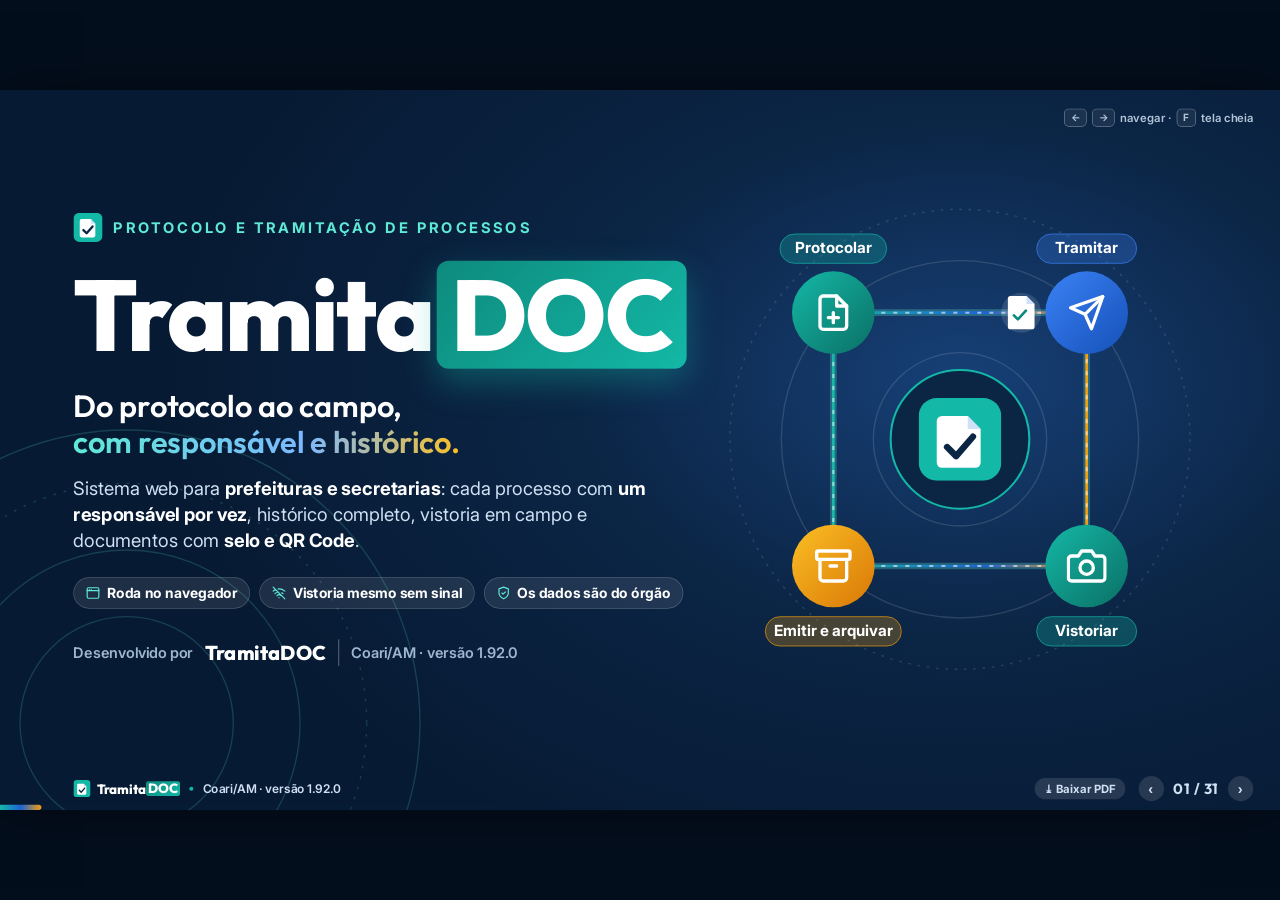
==== commit 3911ef93: "Apresentação: PDF atualizado com as 31 telas Co-Authored-By: Claude Opus 5.5 <noreply@anthropic.com>" ====
--- a/apresentacao/index.html
+++ b/apresentacao/index.html
@@ -630,84 +630,84 @@
 <section class="slide" data-title="Passo 1 · Protocolar">
   <div class="kicker rv" style="--i:0"><span class="n">02.1</span>Como funciona · passo 1</div>
   <h2 class="title rv" style="--i:1">Protocolar: <span class="hl">o número sai na hora</span></h2>
-  <div class="shotw"><div class="shot rv zm" style="--i:2"><img src="prints/novo.jpg" alt="Tela real do TramitaDOC: Passo 1 · Protocolar" loading="lazy"><span class="real">Tela real · dados de teste</span><span class="mk" style="left:17%;top:14%;width:82%;height:23%"><b>1</b></span><span class="mk" style="left:17%;top:57%;width:82%;height:25%"><b>2</b></span></div>
+  <div class="shotw"><div class="shot rv zm" style="--i:2"><img src="prints/novo.jpg" alt="Tela real do TramitaDOC: Passo 1 · Protocolar"><span class="real">Tela real · dados de teste</span><span class="mk" style="left:17%;top:14%;width:82%;height:23%"><b>1</b></span><span class="mk" style="left:17%;top:57%;width:82%;height:25%"><b>2</b></span></div>
   <ul class="cl"><li class="rv" style="--i:3"><i>1</i><span><b>Dados do processo</b>: data, serviço, prioridade e setor. O número do protocolo é gerado ao salvar.</span></li><li class="rv" style="--i:4"><i>2</i><span><b>Requerente</b>: pessoa física ou jurídica, CPF, contato e endereço. Quem cadastra fica responsável.</span></li><li class="rv" style="--i:5"><i>3</i><span>Pronto: o processo já tem dono, prazo e histórico desde o primeiro minuto.</span></li></ul></div>
   <div class="pgf"><span class="l"><svg><use href="#i-logo"/></svg><span class="wm">Tramita<span class="doc">DOC</span></span><i></i>Coari/AM · versão 1.92.0</span><span class="r"></span></div>
 </section>
 <section class="slide" data-title="Passo 2 · Tramitar">
   <div class="kicker rv" style="--i:0"><span class="n">02.2</span>Como funciona · passo 2</div>
   <h2 class="title rv" style="--i:1">Tramitar: <span class="hl">o trajeto inteiro, com dono</span></h2>
-  <div class="shotw"><div class="shot rv zm" style="--i:2"><img src="prints/processo.jpg" alt="Tela real do TramitaDOC: Passo 2 · Tramitar" loading="lazy"><span class="real">Tela real · dados de teste</span><span class="mk" style="left:17%;top:13%;width:82%;height:25%"><b>1</b></span><span class="mk" style="left:17%;top:40%;width:20%;height:6%"><b>2</b></span><span class="mk" style="left:58%;top:38%;width:40%;height:24%"><b>3</b></span></div>
+  <div class="shotw"><div class="shot rv zm" style="--i:2"><img src="prints/processo.jpg" alt="Tela real do TramitaDOC: Passo 2 · Tramitar"><span class="real">Tela real · dados de teste</span><span class="mk" style="left:17%;top:13%;width:82%;height:25%"><b>1</b></span><span class="mk" style="left:17%;top:40%;width:20%;height:6%"><b>2</b></span><span class="mk" style="left:58%;top:38%;width:40%;height:24%"><b>3</b></span></div>
   <ul class="cl"><li class="rv" style="--i:3"><i>1</i><span><b>Trajeto do processo</b>: 5 etapas, de setor em setor, com quem recebeu e quanto tempo ficou.</span></li><li class="rv" style="--i:4"><i>2</i><span><b>Encerrado</b>: entregue ao requerente, com data e resultado.</span></li><li class="rv" style="--i:5"><i>3</i><span><b>Demandante</b>, CPF, contato e endereço sempre à vista.</span></li></ul></div>
   <div class="pgf"><span class="l"><svg><use href="#i-logo"/></svg><span class="wm">Tramita<span class="doc">DOC</span></span><i></i>Coari/AM · versão 1.92.0</span><span class="r"></span></div>
 </section>
 <section class="slide" data-title="Caixa do servidor">
   <div class="kicker rv" style="--i:0"><span class="n">02.3</span>Como funciona · a caixa</div>
   <h2 class="title rv" style="--i:1">Cada servidor abre o dia <span class="hl">sabendo o que fazer</span></h2>
-  <div class="shotw"><div class="shot rv zm" style="--i:2"><img src="prints/caixa.jpg" alt="Tela real do TramitaDOC: Caixa do servidor" loading="lazy"><span class="real">Tela real · dados de teste</span><span class="mk" style="left:17%;top:6%;width:22%;height:6%"><b>1</b></span><span class="mk" style="left:17%;top:15%;width:82%;height:35%"><b>2</b></span></div>
+  <div class="shotw"><div class="shot rv zm" style="--i:2"><img src="prints/caixa.jpg" alt="Tela real do TramitaDOC: Caixa do servidor"><span class="real">Tela real · dados de teste</span><span class="mk" style="left:17%;top:6%;width:22%;height:6%"><b>1</b></span><span class="mk" style="left:17%;top:15%;width:82%;height:35%"><b>2</b></span></div>
   <ul class="cl"><li class="rv" style="--i:3"><i>1</i><span><b>Minha caixa</b>: o que chegou para mim e precisa ser recebido.</span></li><li class="rv" style="--i:4"><i>2</i><span><b>Sob minha responsabilidade</b>: processos comigo, com situação e prazo em vermelho quando vence.</span></li></ul></div>
   <div class="pgf"><span class="l"><svg><use href="#i-logo"/></svg><span class="wm">Tramita<span class="doc">DOC</span></span><i></i>Coari/AM · versão 1.92.0</span><span class="r"></span></div>
 </section>
 <section class="slide" data-title="Agendado">
   <div class="kicker rv" style="--i:0"><span class="n">02.7</span>Como funciona · agendado</div>
   <h2 class="title rv" style="--i:1">Processo agendado: <span class="hl">tudo pronto para a análise</span></h2>
-  <div class="shotw"><div class="shot rv zm" style="--i:2"><img src="prints/agendado.jpg" alt="Tela real do TramitaDOC: Agendado" loading="lazy"><span class="real">Tela real · dados de teste</span><span class="mk" style="left:17%;top:5%;width:30%;height:6%"><b>1</b></span><span class="mk" style="left:17%;top:19%;width:82%;height:23%"><b>2</b></span><span class="mk" style="left:17%;top:43%;width:59%;height:30%"><b>3</b></span></div>
+  <div class="shotw"><div class="shot rv zm" style="--i:2"><img src="prints/agendado.jpg" alt="Tela real do TramitaDOC: Agendado"><span class="real">Tela real · dados de teste</span><span class="mk" style="left:17%;top:5%;width:30%;height:6%"><b>1</b></span><span class="mk" style="left:17%;top:19%;width:82%;height:23%"><b>2</b></span><span class="mk" style="left:17%;top:43%;width:59%;height:30%"><b>3</b></span></div>
   <ul class="cl"><li class="rv" style="--i:3"><i>1</i><span><b>Situação e prioridade</b> no topo, com o prazo.</span></li><li class="rv" style="--i:4"><i>2</i><span><b>Dados e demandante</b> completos, com WhatsApp e endereço.</span></li><li class="rv" style="--i:5"><i>3</i><span><b>Localização</b> no mapa com área e perímetro do lote.</span></li></ul></div>
   <div class="pgf"><span class="l"><svg><use href="#i-logo"/></svg><span class="wm">Tramita<span class="doc">DOC</span></span><i></i>Coari/AM · versão 1.92.0</span><span class="r"></span></div>
 </section>
 <section class="slide" data-title="Vistoria feita">
   <div class="kicker rv" style="--i:0"><span class="n">02.8</span>Como funciona · vistoria</div>
   <h2 class="title rv" style="--i:1">Vistoria feita <span class="hl">e atestada</span></h2>
-  <div class="shotw"><div class="shot rv zm" style="--i:2"><img src="prints/vistoria.jpg" alt="Tela real do TramitaDOC: Vistoria feita" loading="lazy"><span class="real">Tela real · dados de teste</span><span class="mk" style="left:17%;top:13%;width:82%;height:12%"><b>1</b></span><span class="mk" style="left:17%;top:32%;width:37%;height:25%"><b>2</b></span><span class="mk" style="left:56%;top:30%;width:43%;height:40%"><b>3</b></span></div>
+  <div class="shotw"><div class="shot rv zm" style="--i:2"><img src="prints/vistoria.jpg" alt="Tela real do TramitaDOC: Vistoria feita"><span class="real">Tela real · dados de teste</span><span class="mk" style="left:17%;top:13%;width:82%;height:12%"><b>1</b></span><span class="mk" style="left:17%;top:32%;width:37%;height:25%"><b>2</b></span><span class="mk" style="left:56%;top:30%;width:43%;height:40%"><b>3</b></span></div>
   <ul class="cl"><li class="rv" style="--i:3"><i>1</i><span><b>Pedida → agendada → em campo → atestada</b>, com data de cada passo.</span></li><li class="rv" style="--i:4"><i>2</i><span><b>O que conferir</b>: o pedido vem do processo.</span></li><li class="rv" style="--i:5"><i>3</i><span><b>Lote no mapa</b> e fotos tiradas no local.</span></li></ul></div>
   <div class="pgf"><span class="l"><svg><use href="#i-logo"/></svg><span class="wm">Tramita<span class="doc">DOC</span></span><i></i>Coari/AM · versão 1.92.0</span><span class="r"></span></div>
 </section>
 <section class="slide" data-title="Relatório de vistoria">
   <div class="kicker rv" style="--i:0"><span class="n">02.9</span>Como funciona · relatório</div>
   <h2 class="title rv" style="--i:1">O relatório sai <span class="hl">pronto, com selo</span></h2>
-  <div class="shotw"><div class="shot rv zm" style="--i:2"><img src="prints/doc_vistoria.jpg" alt="Tela real do TramitaDOC: Relatório de vistoria" loading="lazy"><span class="real">Tela real · dados de teste</span><span class="mk" style="left:26%;top:3%;width:48%;height:95%"><b>1</b></span></div>
+  <div class="shotw"><div class="shot rv zm" style="--i:2"><img src="prints/doc_vistoria.jpg" alt="Tela real do TramitaDOC: Relatório de vistoria"><span class="real">Tela real · dados de teste</span><span class="mk" style="left:26%;top:3%;width:48%;height:95%"><b>1</b></span></div>
   <ul class="cl"><li class="rv" style="--i:3"><i>1</i><span>Identificação, verificação em campo, croqui do imóvel e fotos.</span></li><li class="rv" style="--i:4"><i>2</i><span>Assinado pelo fiscal e conferível por <b>QR Code</b>.</span></li></ul></div>
   <div class="pgf"><span class="l"><svg><use href="#i-logo"/></svg><span class="wm">Tramita<span class="doc">DOC</span></span><i></i>Coari/AM · versão 1.92.0</span><span class="r"></span></div>
 </section>
 <section class="slide" data-title="Certidão">
   <div class="kicker rv" style="--i:0"><span class="n">02.10</span>Como funciona · certidão</div>
   <h2 class="title rv" style="--i:1">Concluído: <span class="hl">certidão com o trajeto</span></h2>
-  <div class="shotw"><div class="shot rv zm" style="--i:2"><img src="prints/doc_certidao.jpg" alt="Tela real do TramitaDOC: Certidão" loading="lazy"><span class="real">Tela real · dados de teste</span><span class="mk" style="left:26%;top:3%;width:48%;height:95%"><b>1</b></span></div>
+  <div class="shotw"><div class="shot rv zm" style="--i:2"><img src="prints/doc_certidao.jpg" alt="Tela real do TramitaDOC: Certidão"><span class="real">Tela real · dados de teste</span><span class="mk" style="left:26%;top:3%;width:48%;height:95%"><b>1</b></span></div>
   <ul class="cl"><li class="rv" style="--i:3"><i>1</i><span><b>Certidão de situação</b> com cada etapa por onde o processo passou.</span></li><li class="rv" style="--i:4"><i>2</i><span>Assinaturas do setor e do secretário, selo e QR Code.</span></li></ul></div>
   <div class="pgf"><span class="l"><svg><use href="#i-logo"/></svg><span class="wm">Tramita<span class="doc">DOC</span></span><i></i>Coari/AM · versão 1.92.0</span><span class="r"></span></div>
 </section>
 <section class="slide" data-title="Título definitivo">
   <div class="kicker rv" style="--i:0"><span class="n">02.11</span>Como funciona · título</div>
   <h2 class="title rv" style="--i:1">Título definitivo <span class="hl">gerado pelo sistema</span></h2>
-  <div class="shotw"><div class="shot rv zm" style="--i:2"><img src="prints/doc_titulo.jpg" alt="Tela real do TramitaDOC: Título definitivo" loading="lazy"><span class="real">Tela real · dados de teste</span><span class="mk" style="left:26%;top:3%;width:48%;height:95%"><b>1</b></span></div>
+  <div class="shotw"><div class="shot rv zm" style="--i:2"><img src="prints/doc_titulo.jpg" alt="Tela real do TramitaDOC: Título definitivo"><span class="real">Tela real · dados de teste</span><span class="mk" style="left:26%;top:3%;width:48%;height:95%"><b>1</b></span></div>
   <ul class="cl"><li class="rv" style="--i:3"><i>1</i><span>Outorgante, outorgado, lote, área e <b>tabela de vértices</b> do memorial.</span></li><li class="rv" style="--i:4"><i>2</i><span>Pronto para a assinatura do Prefeito e do Secretário.</span></li></ul></div>
   <div class="pgf"><span class="l"><svg><use href="#i-logo"/></svg><span class="wm">Tramita<span class="doc">DOC</span></span><i></i>Coari/AM · versão 1.92.0</span><span class="r"></span></div>
 </section>
 <section class="slide" data-title="Uso e ocupação do solo">
   <div class="kicker rv" style="--i:0"><span class="n">02.12</span>Como funciona · taxas</div>
   <h2 class="title rv" style="--i:1">Serviço com <span class="hl">taxas e checklist</span></h2>
-  <div class="shotw"><div class="shot rv zm" style="--i:2"><img src="prints/usosolo.jpg" alt="Tela real do TramitaDOC: Uso e ocupação do solo" loading="lazy"><span class="real">Tela real · dados de teste</span><span class="mk" style="left:17%;top:12%;width:82%;height:14%"><b>1</b></span><span class="mk" style="left:17%;top:37%;width:82%;height:23%"><b>2</b></span></div>
+  <div class="shotw"><div class="shot rv zm" style="--i:2"><img src="prints/usosolo.jpg" alt="Tela real do TramitaDOC: Uso e ocupação do solo"><span class="real">Tela real · dados de teste</span><span class="mk" style="left:17%;top:12%;width:82%;height:14%"><b>1</b></span><span class="mk" style="left:17%;top:37%;width:82%;height:23%"><b>2</b></span></div>
   <ul class="cl"><li class="rv" style="--i:3"><i>1</i><span><b>Trajeto</b> entre os setores no processo de uso e ocupação do solo.</span></li><li class="rv" style="--i:4"><i>2</i><span><b>Novo na v1.92</b>: guia de taxas calculada com base legal e checklist de documentos.</span></li></ul></div>
   <div class="pgf"><span class="l"><svg><use href="#i-logo"/></svg><span class="wm">Tramita<span class="doc">DOC</span></span><i></i>Coari/AM · versão 1.92.0</span><span class="r"></span></div>
 </section>
 <section class="slide" data-title="Passo 3 · Vistoriar">
   <div class="kicker rv" style="--i:0"><span class="n">02.4</span>Como funciona · passo 3</div>
   <h2 class="title rv" style="--i:1">Vistoria: <span class="hl">do escritório ao campo</span></h2>
-  <div class="shotw"><div class="shot rv zm" style="--i:2"><img src="prints/vistorias.jpg" alt="Tela real do TramitaDOC: Passo 3 · Vistoriar" loading="lazy"><span class="real">Tela real · dados de teste</span><span class="mk" style="left:17%;top:16%;width:82%;height:18%"><b>1</b></span><span class="mk" style="left:17%;top:54%;width:82%;height:44%"><b>2</b></span></div>
+  <div class="shotw"><div class="shot rv zm" style="--i:2"><img src="prints/vistorias.jpg" alt="Tela real do TramitaDOC: Passo 3 · Vistoriar"><span class="real">Tela real · dados de teste</span><span class="mk" style="left:17%;top:16%;width:82%;height:18%"><b>1</b></span><span class="mk" style="left:17%;top:54%;width:82%;height:44%"><b>2</b></span></div>
   <ul class="cl"><li class="rv" style="--i:3"><i>1</i><span><b>Agenda da semana</b>: o fiscal marca o dia da visita.</span></li><li class="rv" style="--i:4"><i>2</i><span><b>Pedidas e feitas</b>: fotos com GPS no celular, relatório atestado e devolvido ao processo.</span></li></ul></div>
   <div class="pgf"><span class="l"><svg><use href="#i-logo"/></svg><span class="wm">Tramita<span class="doc">DOC</span></span><i></i>Coari/AM · versão 1.92.0</span><span class="r"></span></div>
 </section>
 <section class="slide" data-title="Mapa">
   <div class="kicker rv" style="--i:0"><span class="n">02.5</span>Como funciona · mapa</div>
   <h2 class="title rv" style="--i:1">Cada processo <span class="hl">no mapa da cidade</span></h2>
-  <div class="shotw"><div class="shot rv zm" style="--i:2"><img src="prints/mapa.jpg" alt="Tela real do TramitaDOC: Mapa" loading="lazy"><span class="real">Tela real · dados de teste</span><span class="mk" style="left:43%;top:7%;width:45%;height:92%"><b>1</b></span><span class="mk" style="left:87%;top:7%;width:13%;height:60%"><b>2</b></span></div>
+  <div class="shotw"><div class="shot rv zm" style="--i:2"><img src="prints/mapa.jpg" alt="Tela real do TramitaDOC: Mapa"><span class="real">Tela real · dados de teste</span><span class="mk" style="left:43%;top:7%;width:45%;height:92%"><b>1</b></span><span class="mk" style="left:87%;top:7%;width:13%;height:60%"><b>2</b></span></div>
   <ul class="cl"><li class="rv" style="--i:3"><i>1</i><span><b>Imagem de satélite e drone</b> de Coari, com os lotes e núcleos.</span></li><li class="rv" style="--i:4"><i>2</i><span><b>Camadas</b>: processos por situação, prazo e tipo. Imprime prancha com carimbo.</span></li></ul></div>
   <div class="pgf"><span class="l"><svg><use href="#i-logo"/></svg><span class="wm">Tramita<span class="doc">DOC</span></span><i></i>Coari/AM · versão 1.92.0</span><span class="r"></span></div>
 </section>
 <section class="slide" data-title="Passo 4 · Emitir e conferir">
   <div class="kicker rv" style="--i:0"><span class="n">02.6</span>Como funciona · passo 4</div>
   <h2 class="title rv" style="--i:1">Documento com selo: <span class="hl">qualquer um confere</span></h2>
-  <div class="shotw"><div class="shot rv zm" style="--i:2"><img src="prints/verificar.jpg" alt="Tela real do TramitaDOC: Passo 4 · Emitir e conferir" loading="lazy"><span class="real">Tela real · dados de teste</span><span class="mk" style="left:30%;top:30%;width:40%;height:40%"><b>1</b></span></div>
+  <div class="shotw"><div class="shot rv zm" style="--i:2"><img src="prints/verificar.jpg" alt="Tela real do TramitaDOC: Passo 4 · Emitir e conferir"><span class="real">Tela real · dados de teste</span><span class="mk" style="left:30%;top:30%;width:40%;height:40%"><b>1</b></span></div>
   <ul class="cl"><li class="rv" style="--i:3"><i>1</i><span>Certidões, guias, títulos e dossiê saem com <b>selo e QR Code</b>.</span></li><li class="rv" style="--i:4"><i>2</i><span>O cidadão ou o cartório confere a autenticidade em <b>/verificar</b>, sem login.</span></li></ul></div>
   <div class="pgf"><span class="l"><svg><use href="#i-logo"/></svg><span class="wm">Tramita<span class="doc">DOC</span></span><i></i>Coari/AM · versão 1.92.0</span><span class="r"></span></div>
 </section>
@@ -857,28 +857,28 @@
 <section class="slide" data-title="Painel do gestor">
   <div class="kicker rv" style="--i:0"><span class="n">08.1</span>Visão de gestão · painel</div>
   <h2 class="title rv" style="--i:1">Situação de <span class="hl">todos os processos</span>, em tempo real</h2>
-  <div class="shotw"><div class="shot rv zm" style="--i:2"><img src="prints/painel.jpg" alt="Tela real do TramitaDOC: Painel do gestor" loading="lazy"><span class="real">Tela real · dados de teste</span><span class="mk" style="left:17%;top:29%;width:82%;height:14%"><b>1</b></span><span class="mk" style="left:17%;top:50%;width:82%;height:42%"><b>2</b></span></div>
+  <div class="shotw"><div class="shot rv zm" style="--i:2"><img src="prints/painel.jpg" alt="Tela real do TramitaDOC: Painel do gestor"><span class="real">Tela real · dados de teste</span><span class="mk" style="left:17%;top:29%;width:82%;height:14%"><b>1</b></span><span class="mk" style="left:17%;top:50%;width:82%;height:42%"><b>2</b></span></div>
   <ul class="cl"><li class="rv" style="--i:3"><i>1</i><span><b>Indicadores</b>: concluídos, em execução, paralisados e atrasados.</span></li><li class="rv" style="--i:4"><i>2</i><span><b>Gráficos</b> por situação, prioridade e ano de entrada. Sem planilha paralela.</span></li></ul></div>
   <div class="pgf"><span class="l"><svg><use href="#i-logo"/></svg><span class="wm">Tramita<span class="doc">DOC</span></span><i></i>Coari/AM · versão 1.92.0</span><span class="r"></span></div>
 </section>
 <section class="slide" data-title="Prazos e busca">
   <div class="kicker rv" style="--i:0"><span class="n">08.2</span>Visão de gestão · prazos</div>
   <h2 class="title rv" style="--i:1">Prazos à vista e <span class="hl">exportação para Excel</span></h2>
-  <div class="shotw"><div class="shot rv zm" style="--i:2"><img src="prints/lista.jpg" alt="Tela real do TramitaDOC: Prazos e busca" loading="lazy"><span class="real">Tela real · dados de teste</span><span class="mk" style="left:17%;top:34%;width:46%;height:5%"><b>1</b></span><span class="mk" style="left:80%;top:39%;width:18%;height:4%"><b>2</b></span></div>
+  <div class="shotw"><div class="shot rv zm" style="--i:2"><img src="prints/lista.jpg" alt="Tela real do TramitaDOC: Prazos e busca"><span class="real">Tela real · dados de teste</span><span class="mk" style="left:17%;top:34%;width:46%;height:5%"><b>1</b></span><span class="mk" style="left:80%;top:39%;width:18%;height:4%"><b>2</b></span></div>
   <ul class="cl"><li class="rv" style="--i:3"><i>1</i><span><b>Atrasados, vencendo e parados</b> há mais de 30 dias, num clique.</span></li><li class="rv" style="--i:4"><i>2</i><span><b>Excel, mapa e PDF</b>: o relatório sai do jeito que o gestor precisa.</span></li></ul></div>
   <div class="pgf"><span class="l"><svg><use href="#i-logo"/></svg><span class="wm">Tramita<span class="doc">DOC</span></span><i></i>Coari/AM · versão 1.92.0</span><span class="r"></span></div>
 </section>
 <section class="slide" data-title="Quadro">
   <div class="kicker rv" style="--i:0"><span class="n">08.4</span>Visão de gestão · quadro</div>
   <h2 class="title rv" style="--i:1">Quadro: <span class="hl">arrasta e muda a situação</span></h2>
-  <div class="shotw"><div class="shot rv zm" style="--i:2"><img src="prints/quadro.jpg" alt="Tela real do TramitaDOC: Quadro" loading="lazy"><span class="real">Tela real · dados de teste</span><span class="mk" style="left:17%;top:11%;width:82%;height:86%"><b>1</b></span></div>
+  <div class="shotw"><div class="shot rv zm" style="--i:2"><img src="prints/quadro.jpg" alt="Tela real do TramitaDOC: Quadro"><span class="real">Tela real · dados de teste</span><span class="mk" style="left:17%;top:11%;width:82%;height:86%"><b>1</b></span></div>
   <ul class="cl"><li class="rv" style="--i:3"><i>1</i><span>Colunas por situação: não informado, agendado, em execução, paralisado e concluído.</span></li><li class="rv" style="--i:4"><i>2</i><span>Cada cartão mostra o atraso; arrastar registra um despacho no processo.</span></li></ul></div>
   <div class="pgf"><span class="l"><svg><use href="#i-logo"/></svg><span class="wm">Tramita<span class="doc">DOC</span></span><i></i>Coari/AM · versão 1.92.0</span><span class="r"></span></div>
 </section>
 <section class="slide" data-title="Desempenho">
   <div class="kicker rv" style="--i:0"><span class="n">08.3</span>Visão de gestão · desempenho</div>
   <h2 class="title rv" style="--i:1">Desempenho da equipe, <span class="hl">para organizar, não para punir</span></h2>
-  <div class="shotw"><div class="shot rv zm" style="--i:2"><img src="prints/desempenho.jpg" alt="Tela real do TramitaDOC: Desempenho" loading="lazy"><span class="real">Tela real · dados de teste</span><span class="mk" style="left:17%;top:51%;width:82%;height:17%"><b>1</b></span><span class="mk" style="left:17%;top:72%;width:82%;height:26%"><b>2</b></span></div>
+  <div class="shotw"><div class="shot rv zm" style="--i:2"><img src="prints/desempenho.jpg" alt="Tela real do TramitaDOC: Desempenho"><span class="real">Tela real · dados de teste</span><span class="mk" style="left:17%;top:51%;width:82%;height:17%"><b>1</b></span><span class="mk" style="left:17%;top:72%;width:82%;height:26%"><b>2</b></span></div>
   <ul class="cl"><li class="rv" style="--i:3"><i>1</i><span><b>Ações, tempo ativo e tempo para receber</b> cada processo.</span></li><li class="rv" style="--i:4"><i>2</i><span><b>Tramitações, despachos, documentos</b> e vistorias por dia e por pessoa.</span></li></ul></div>
   <div class="pgf"><span class="l"><svg><use href="#i-logo"/></svg><span class="wm">Tramita<span class="doc">DOC</span></span><i></i>Coari/AM · versão 1.92.0</span><span class="r"></span></div>
 </section>
@@ -914,7 +914,7 @@
 <section class="slide" data-title="Auditoria">
   <div class="kicker rv" style="--i:0"><span class="n">09.1</span>Segurança · rastro de tudo</div>
   <h2 class="title rv" style="--i:1">Rastro de tudo: <span class="hl">quem, o quê e quando</span></h2>
-  <div class="shotw"><div class="shot rv zm" style="--i:2"><img src="prints/auditoria.jpg" alt="Tela real do TramitaDOC: Auditoria" loading="lazy"><span class="real">Tela real · dados de teste</span><span class="mk" style="left:17%;top:5%;width:82%;height:8%"><b>1</b></span><span class="mk" style="left:17%;top:24%;width:82%;height:28%"><b>2</b></span><span class="mk" style="left:68%;top:58%;width:30%;height:40%"><b>3</b></span></div>
+  <div class="shotw"><div class="shot rv zm" style="--i:2"><img src="prints/auditoria.jpg" alt="Tela real do TramitaDOC: Auditoria"><span class="real">Tela real · dados de teste</span><span class="mk" style="left:17%;top:5%;width:82%;height:8%"><b>1</b></span><span class="mk" style="left:17%;top:24%;width:82%;height:28%"><b>2</b></span><span class="mk" style="left:68%;top:58%;width:30%;height:40%"><b>3</b></span></div>
   <ul class="cl"><li class="rv" style="--i:3"><i>1</i><span><b>Registro de acessos</b>: entradas, saídas e logins recusados. Não pode ser alterado.</span></li><li class="rv" style="--i:4"><i>2</i><span><b>Filtros</b> por período, pessoa, área, IP e tela com dados pessoais.</span></li><li class="rv" style="--i:5"><i>3</i><span><b>Exportar CSV</b> para o controle interno e auditorias.</span></li></ul></div>
   <div class="pgf"><span class="l"><svg><use href="#i-logo"/></svg><span class="wm">Tramita<span class="doc">DOC</span></span><i></i>Coari/AM · versão 1.92.0</span><span class="r"></span></div>
 </section>
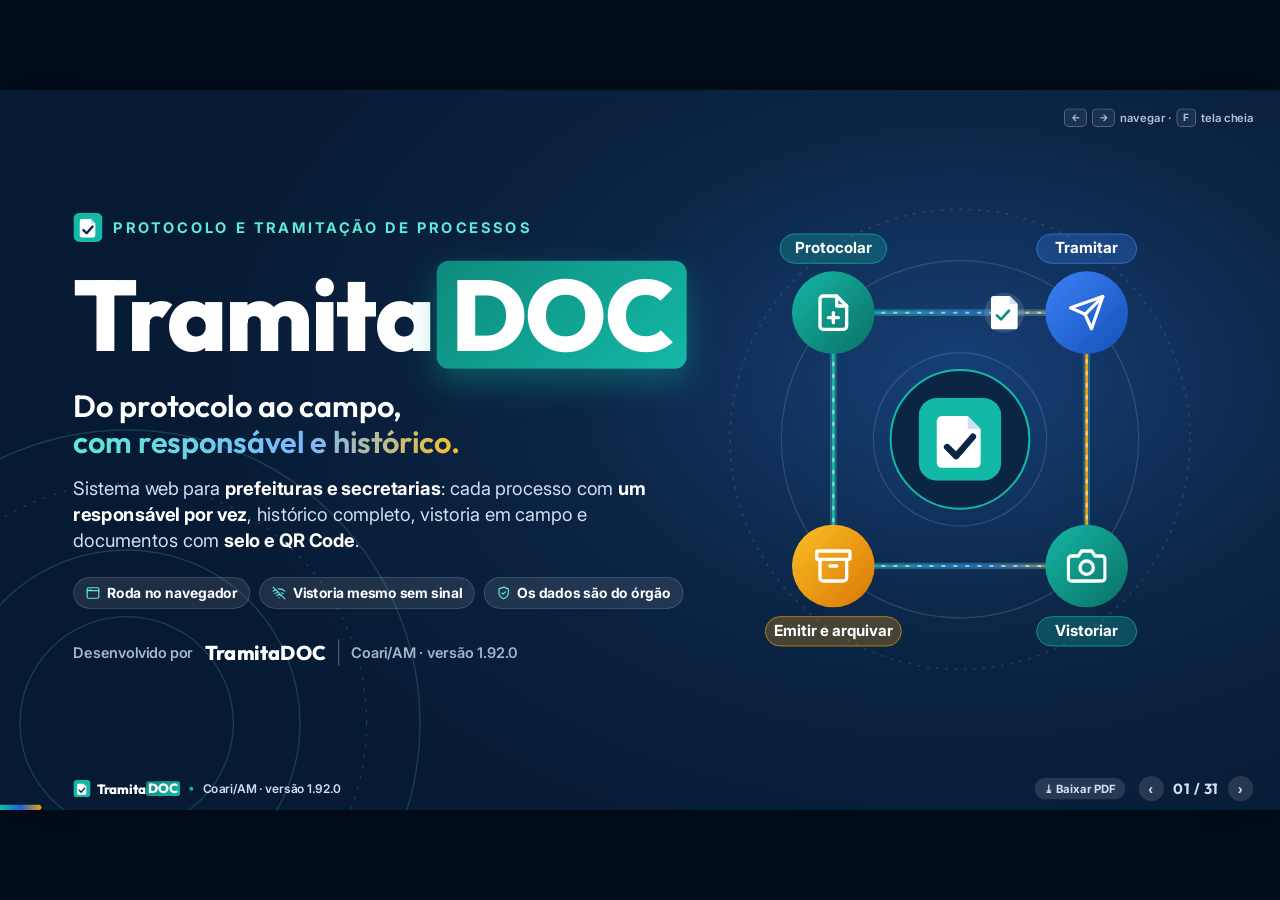
==== commit 5977223c: "Apresentação: remove Adail Pinheiro e IFAM; versão anterior em /apresentacao/v1/ Co-Authored-By: Cla" ====
--- a/apresentacao/index.html
+++ b/apresentacao/index.html
@@ -472,7 +472,7 @@
 .tl .d{font:800 22px/1.1 var(--text);color:var(--teal)}.tl .e.fut .d{color:#d97706}
 .tl h3{font-size:26px;margin:8px 0 6px;color:var(--navy)}.tl p{font-size:19px;line-height:1.35;color:var(--muted);margin:0}
 .ia{display:grid;grid-template-columns:repeat(3,1fr);gap:24px;margin-top:34px}
-.people{display:grid;grid-template-columns:repeat(4,1fr);gap:26px;margin-top:40px}
+.people{display:grid;grid-template-columns:repeat(3,1fr);gap:26px;margin-top:40px}
 .people .glass{text-align:center;padding:34px 22px}
 .people .av{width:110px;height:110px;border-radius:50%;margin:0 auto 18px;display:grid;place-items:center;font:800 40px/1 var(--text);color:#0b2545;background:linear-gradient(135deg,#5eead4,#fbbf24)}
 .people h3{font-size:30px;color:#fff;margin:0 0 8px}.people p{font-size:21px;color:#cfe0f2;margin:0;line-height:1.35}
@@ -999,9 +999,8 @@
   <h2 class="title rv" style="--i:1">Feito em Coari, <span class="hl">por quem vive o problema</span></h2>
   <p class="lead rv" style="--i:2">Pioneiro no interior do Amazonas. Começa na <b>Secretaria Municipal de Terras e Habitação (SMTH)</b> do município de Coari.</p>
   <div class="people">
-    <div class="glass rv pop" style="--i:3"><div class="av">AP</div><h3>Adail Pinheiro</h3><p>Prefeito de Coari<br>Apoio e aval ao projeto</p></div>
     <div class="glass rv pop" style="--i:5"><div class="av">MR</div><h3>Marcos Rolland</h3><p>Secretário Municipal de Terras e Habitação<br>Gestão do projeto e método ágil</p></div>
-    <div class="glass rv pop" style="--i:7"><div class="av">DJ</div><h3>Djair Almeida</h3><p>Desenvolvimento e arquitetura do sistema<br>Técnico em informática (IFAM) e agrimensor</p></div>
+    <div class="glass rv pop" style="--i:7"><div class="av">DJ</div><h3>Djair Almeida</h3><p>Desenvolvimento e arquitetura do sistema<br>Técnico em informática e agrimensor</p></div>
     <div class="glass rv pop" style="--i:9"><div class="av">SM</div><h3>Equipe SMTH</h3><p>Servidores que testam, apontam e usam<br>e as secretarias que cederam os computadores</p></div>
   </div>
   <div class="lgpd rv" style="--i:10"><svg class="ic"><use href="#i-alert"/></svg><span>Um sistema é como um castelo cheio de cômodos: precisa de manutenção, backup e gente cuidando, senão vira ruína. Por isso: homologar, transferir a tecnologia e manter.</span></div>
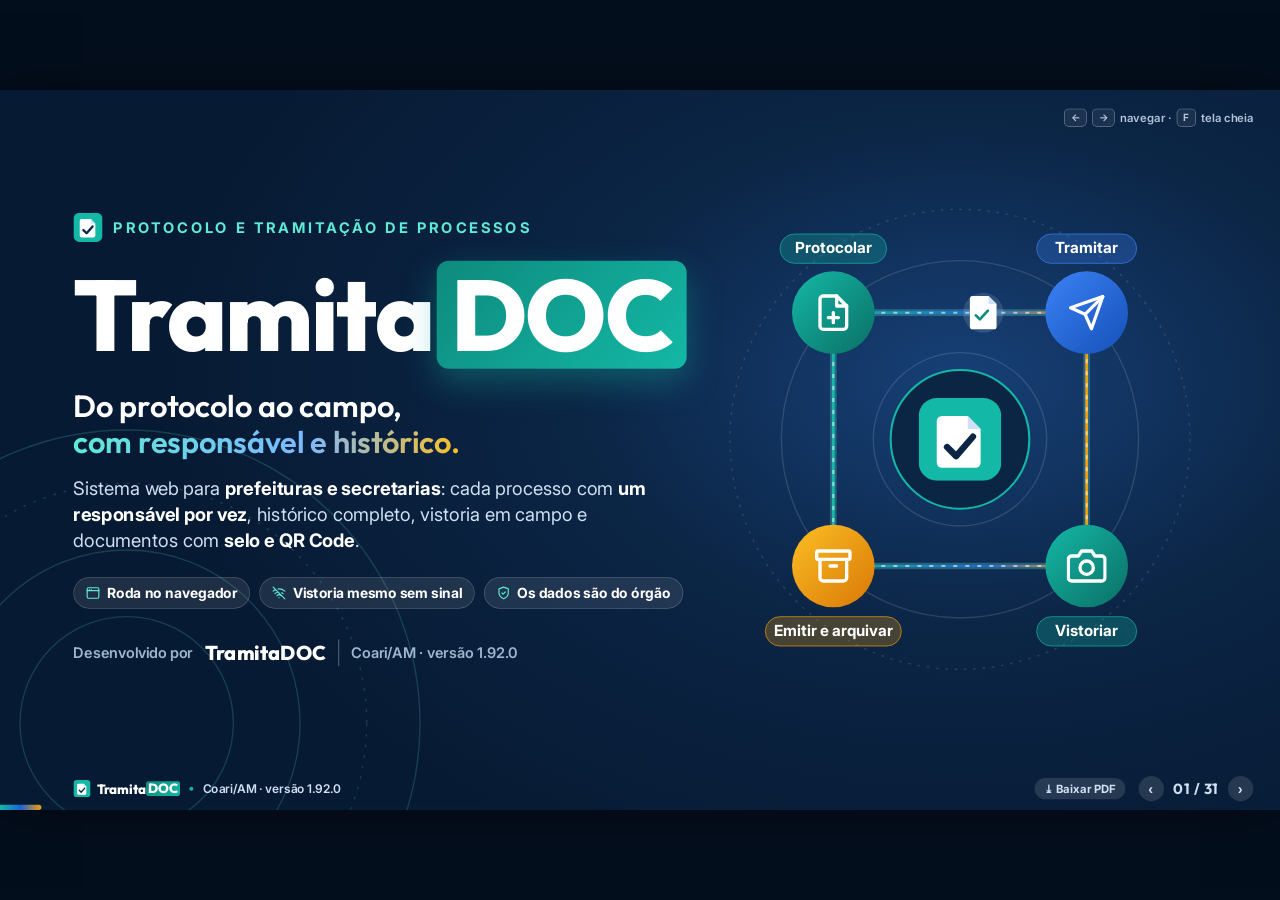
==== commit 7763c755: "Apresentação: encerramento com foco no TramitaDOC, com animação (v1 e atual) Co-Authored-By: Claude " ====
--- a/apresentacao/index.html
+++ b/apresentacao/index.html
@@ -479,6 +479,20 @@
 .lemon{font-size:150px;line-height:1;display:inline-block;animation:lem 3s ease-in-out infinite}
 @keyframes lem{50%{transform:rotate(-10deg) translateY(-12px)}}
 .mobile .shotw,.mobile .ia,.mobile .people{grid-template-columns:1fr}.mobile .tl{grid-template-columns:1fr 1fr}.mobile .tl:before{display:none}.mobile .cl li{font-size:15px}
+
+/* cartão de encerramento: foco no TramitaDOC */
+.contact.foco{display:flex;justify-content:center;margin-top:44px}
+.ct.foco{position:relative;overflow:hidden;padding:34px 60px;gap:30px;border-radius:26px;animation:ctglow 3.2s ease-in-out infinite}
+.ct.foco svg.lg{width:96px;height:96px;animation:ctlogo 3.2s ease-in-out infinite}
+.ct.foco b.wm{font-size:76px}
+.ct.foco small{font-size:20px;margin-top:6px}
+.ct.foco:after{content:"";position:absolute;top:0;bottom:0;width:40%;left:-60%;background:linear-gradient(100deg,transparent,rgba(94,234,212,.35),transparent);transform:skewX(-18deg);animation:ctbrilho 3.6s ease-in-out infinite}
+@keyframes ctglow{0%,100%{box-shadow:0 18px 50px rgba(20,184,166,.25),0 0 0 0 rgba(94,234,212,.5)}50%{box-shadow:0 24px 70px rgba(20,184,166,.45),0 0 0 14px rgba(94,234,212,0)}}
+@keyframes ctlogo{0%,100%{transform:translateY(0) rotate(0)}50%{transform:translateY(-6px) rotate(-6deg)}}
+@keyframes ctbrilho{0%{left:-60%}60%,100%{left:130%}}
+@media (prefers-reduced-motion:reduce){.ct.foco,.ct.foco svg.lg,.ct.foco:after{animation:none}}
+.mobile .ct.foco{padding:18px 22px}.mobile .ct.foco b.wm{font-size:34px}.mobile .ct.foco svg.lg{width:48px;height:48px}
+body.pdf .ct.foco:after{display:none}
 </style></head><body class="on-first"><svg width="0" height="0" style="position:absolute" aria-hidden="true">
 <defs>
 <symbol id="i-logo" viewBox="0 0 64 64"><rect width="64" height="64" rx="14" fill="#14b8a6"/><path d="M18 14h20l10 10v26a4 4 0 0 1-4 4H18a4 4 0 0 1-4-4V18a4 4 0 0 1 4-4z" fill="#fff"/><path d="M38 14v10h10" fill="#cfe0f7"/><path d="M22 38l7 7 13-15" fill="none" stroke="#0b2545" stroke-width="5" stroke-linecap="round" stroke-linejoin="round"/></symbol>
@@ -957,9 +971,8 @@
     <div class="glass rv" style="--i:7"><div class="k"><span>3</span><h3>Implantação</h3></div><p>Crescer para outros setores, sem desligar de uma vez o que já funciona. Os dados continuam do órgão.</p></div>
   </div>
   <div class="close-line rv" style="--i:8">Do protocolo ao campo, <span>com responsável e histórico.</span></div>
-  <div class="contact">
-    <div class="ct rv pop" style="--i:9"><svg class="ic"><use href="#i-user"/></svg><div><small>Desenvolvido por</small><b>Djair Silva de Almeida</b><small class="role">Arquiteto de Sistemas</small></div></div>
-    <div class="ct p rv pop" style="--i:11"><svg class="lg"><use href="#i-logo"/></svg><div><b class="wm">Tramita<span class="doc">DOC</span></b><small>Coari/AM · versão 1.92.0</small></div></div>
+  <div class="contact foco">
+    <div class="ct p foco rv pop" style="--i:9"><svg class="lg"><use href="#i-logo"/></svg><div><b class="wm">Tramita<span class="doc">DOC</span></b><small>Coari/AM · versão 1.92.0</small></div></div>
   </div>
   <div class="src">Contratação por órgãos públicos segue a Lei nº 14.133/2021, na modalidade ou hipótese que se aplicar, conforme avaliação do próprio órgão e do seu jurídico.</div>
   <div class="pgf"><span class="l"><svg><use href="#i-logo"/></svg><span class="wm">Tramita<span class="doc">DOC</span></span><i></i>Coari/AM · versão 1.92.0</span><span class="r"></span></div>
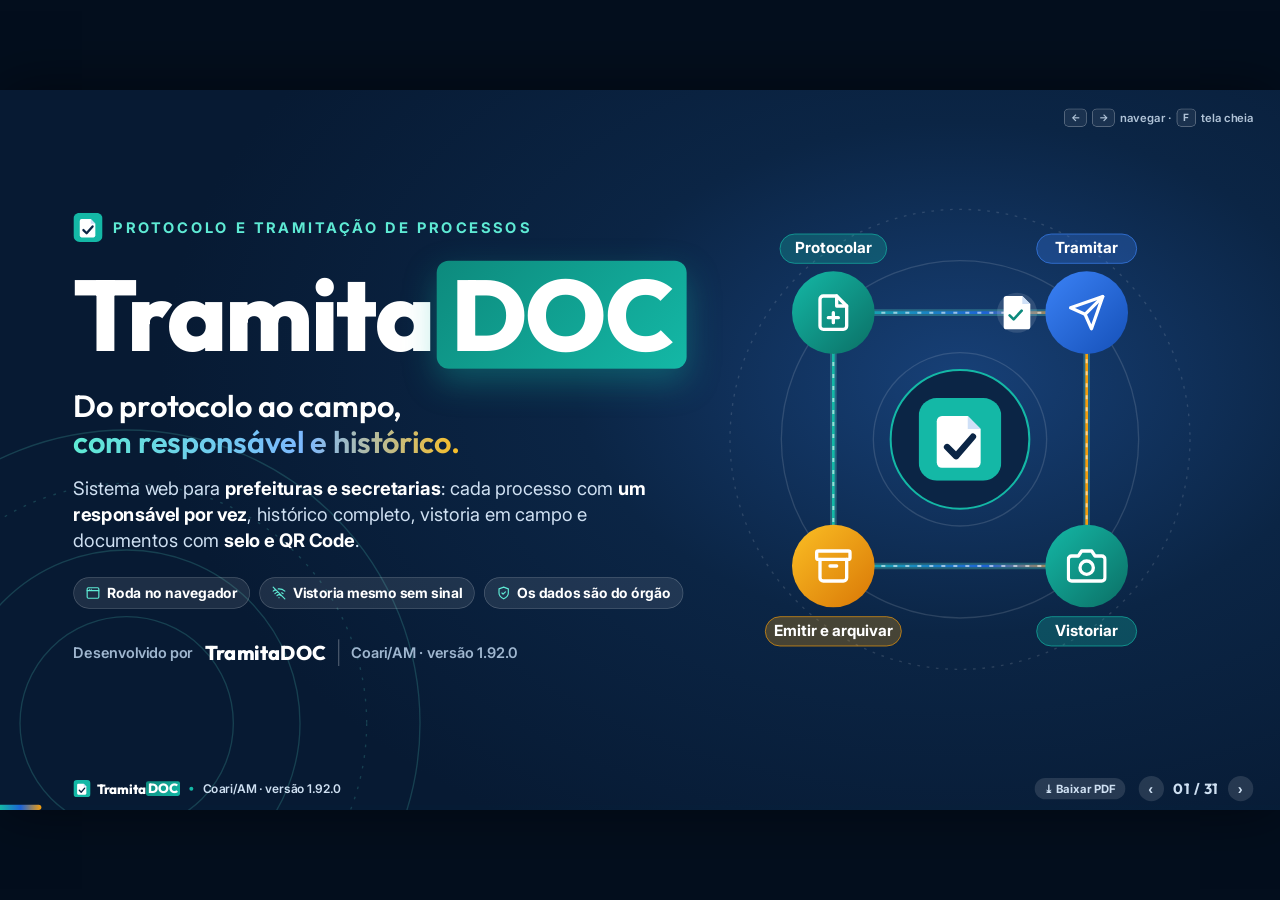
==== commit 910de663: "Apresentação: remove o nome do autor das duas versões Co-Authored-By: Claude Opus 5.5 <noreply@anthr" ====
--- a/apresentacao/index.html
+++ b/apresentacao/index.html
@@ -1,4 +1,4 @@
-<!DOCTYPE html><html lang="pt-BR"><head><meta charset="utf-8"><meta name="viewport" content="width=device-width,initial-scale=1"><meta name="author" content="Djair S. Almeida"><title>TramitaDOC · Apresentação</title><link rel="icon" type="image/svg+xml" href="data:image/svg+xml,%3Csvg xmlns='http://www.w3.org/2000/svg' viewBox='0 0 64 64'%3E%3Crect width='64' height='64' rx='14' fill='%230b2545'/%3E%3Cpath d='M18 14h20l10 10v26a4 4 0 0 1-4 4H18a4 4 0 0 1-4-4V18a4 4 0 0 1 4-4z' fill='%23fff'/%3E%3Cpath d='M22 38l7 7 13-15' fill='none' stroke='%2314b8a6' stroke-width='5' stroke-linecap='round' stroke-linejoin='round'/%3E%3C/svg%3E"><style>@font-face{font-family:"TD Display";src:url([data-uri]) format("woff");font-weight:100 900;font-display:block}
+<!DOCTYPE html><html lang="pt-BR"><head><meta charset="utf-8"><meta name="viewport" content="width=device-width,initial-scale=1"><meta name="author" content="TramitaDOC"><title>TramitaDOC · Apresentação</title><link rel="icon" type="image/svg+xml" href="data:image/svg+xml,%3Csvg xmlns='http://www.w3.org/2000/svg' viewBox='0 0 64 64'%3E%3Crect width='64' height='64' rx='14' fill='%230b2545'/%3E%3Cpath d='M18 14h20l10 10v26a4 4 0 0 1-4 4H18a4 4 0 0 1-4-4V18a4 4 0 0 1 4-4z' fill='%23fff'/%3E%3Cpath d='M22 38l7 7 13-15' fill='none' stroke='%2314b8a6' stroke-width='5' stroke-linecap='round' stroke-linejoin='round'/%3E%3C/svg%3E"><style>@font-face{font-family:"TD Display";src:url([data-uri]) format("woff");font-weight:100 900;font-display:block}
 @font-face{font-family:"TD Text";src:url([data-uri]) format("woff");font-weight:100 900;font-display:block}
 :root{
   --navy9:#071a33;--navy:#0b2545;--navy7:#13315c;--blue6:#1550b8;--blue:#1d63d6;--blue1:#e6eefb;
@@ -472,7 +472,7 @@
 .tl .d{font:800 22px/1.1 var(--text);color:var(--teal)}.tl .e.fut .d{color:#d97706}
 .tl h3{font-size:26px;margin:8px 0 6px;color:var(--navy)}.tl p{font-size:19px;line-height:1.35;color:var(--muted);margin:0}
 .ia{display:grid;grid-template-columns:repeat(3,1fr);gap:24px;margin-top:34px}
-.people{display:grid;grid-template-columns:repeat(3,1fr);gap:26px;margin-top:40px}
+.people{display:grid;grid-template-columns:repeat(2,1fr);gap:26px;margin-top:40px}
 .people .glass{text-align:center;padding:34px 22px}
 .people .av{width:110px;height:110px;border-radius:50%;margin:0 auto 18px;display:grid;place-items:center;font:800 40px/1 var(--text);color:#0b2545;background:linear-gradient(135deg,#5eead4,#fbbf24)}
 .people h3{font-size:30px;color:#fff;margin:0 0 8px}.people p{font-size:21px;color:#cfe0f2;margin:0;line-height:1.35}
@@ -1013,7 +1013,6 @@
   <p class="lead rv" style="--i:2">Pioneiro no interior do Amazonas. Começa na <b>Secretaria Municipal de Terras e Habitação (SMTH)</b> do município de Coari.</p>
   <div class="people">
     <div class="glass rv pop" style="--i:5"><div class="av">MR</div><h3>Marcos Rolland</h3><p>Secretário Municipal de Terras e Habitação<br>Gestão do projeto e método ágil</p></div>
-    <div class="glass rv pop" style="--i:7"><div class="av">DJ</div><h3>Djair Almeida</h3><p>Desenvolvimento e arquitetura do sistema<br>Técnico em informática e agrimensor</p></div>
     <div class="glass rv pop" style="--i:9"><div class="av">SM</div><h3>Equipe SMTH</h3><p>Servidores que testam, apontam e usam<br>e as secretarias que cederam os computadores</p></div>
   </div>
   <div class="lgpd rv" style="--i:10"><svg class="ic"><use href="#i-alert"/></svg><span>Um sistema é como um castelo cheio de cômodos: precisa de manutenção, backup e gente cuidando, senão vira ruína. Por isso: homologar, transferir a tecnologia e manter.</span></div>
